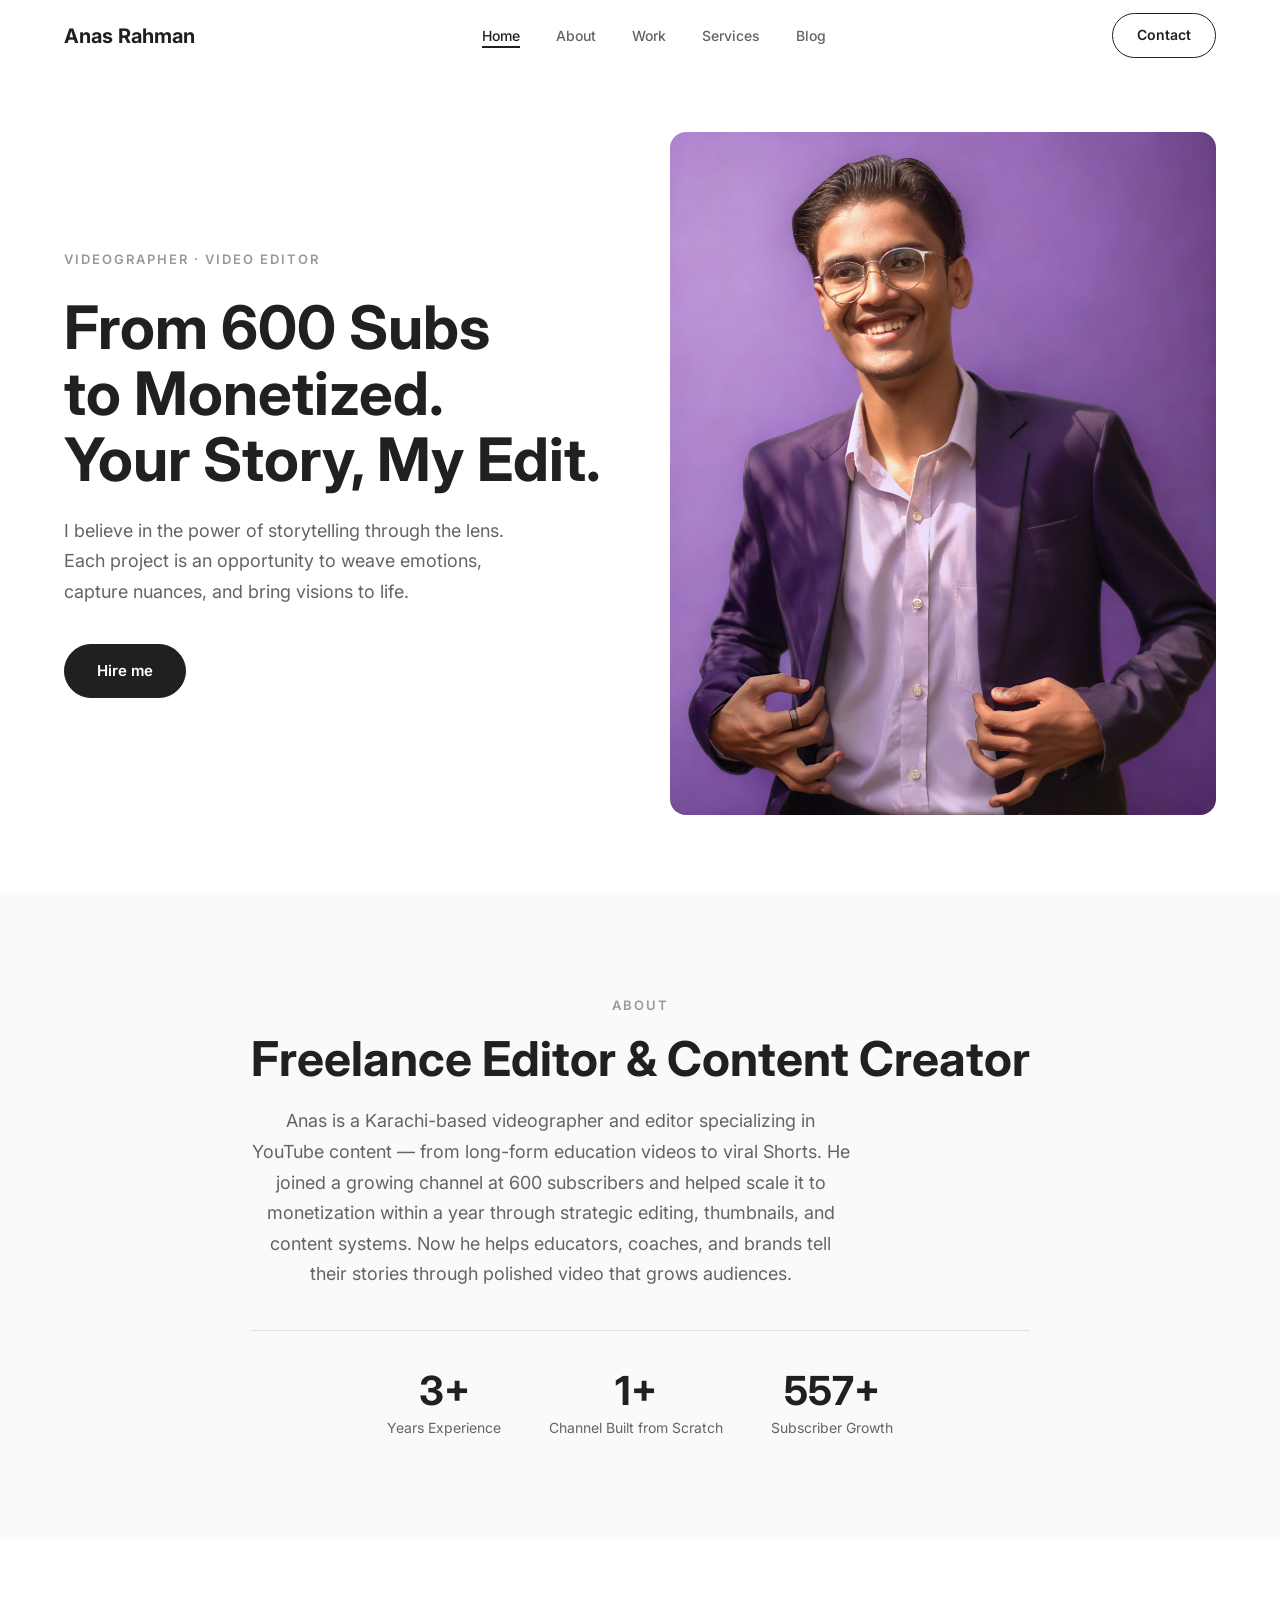
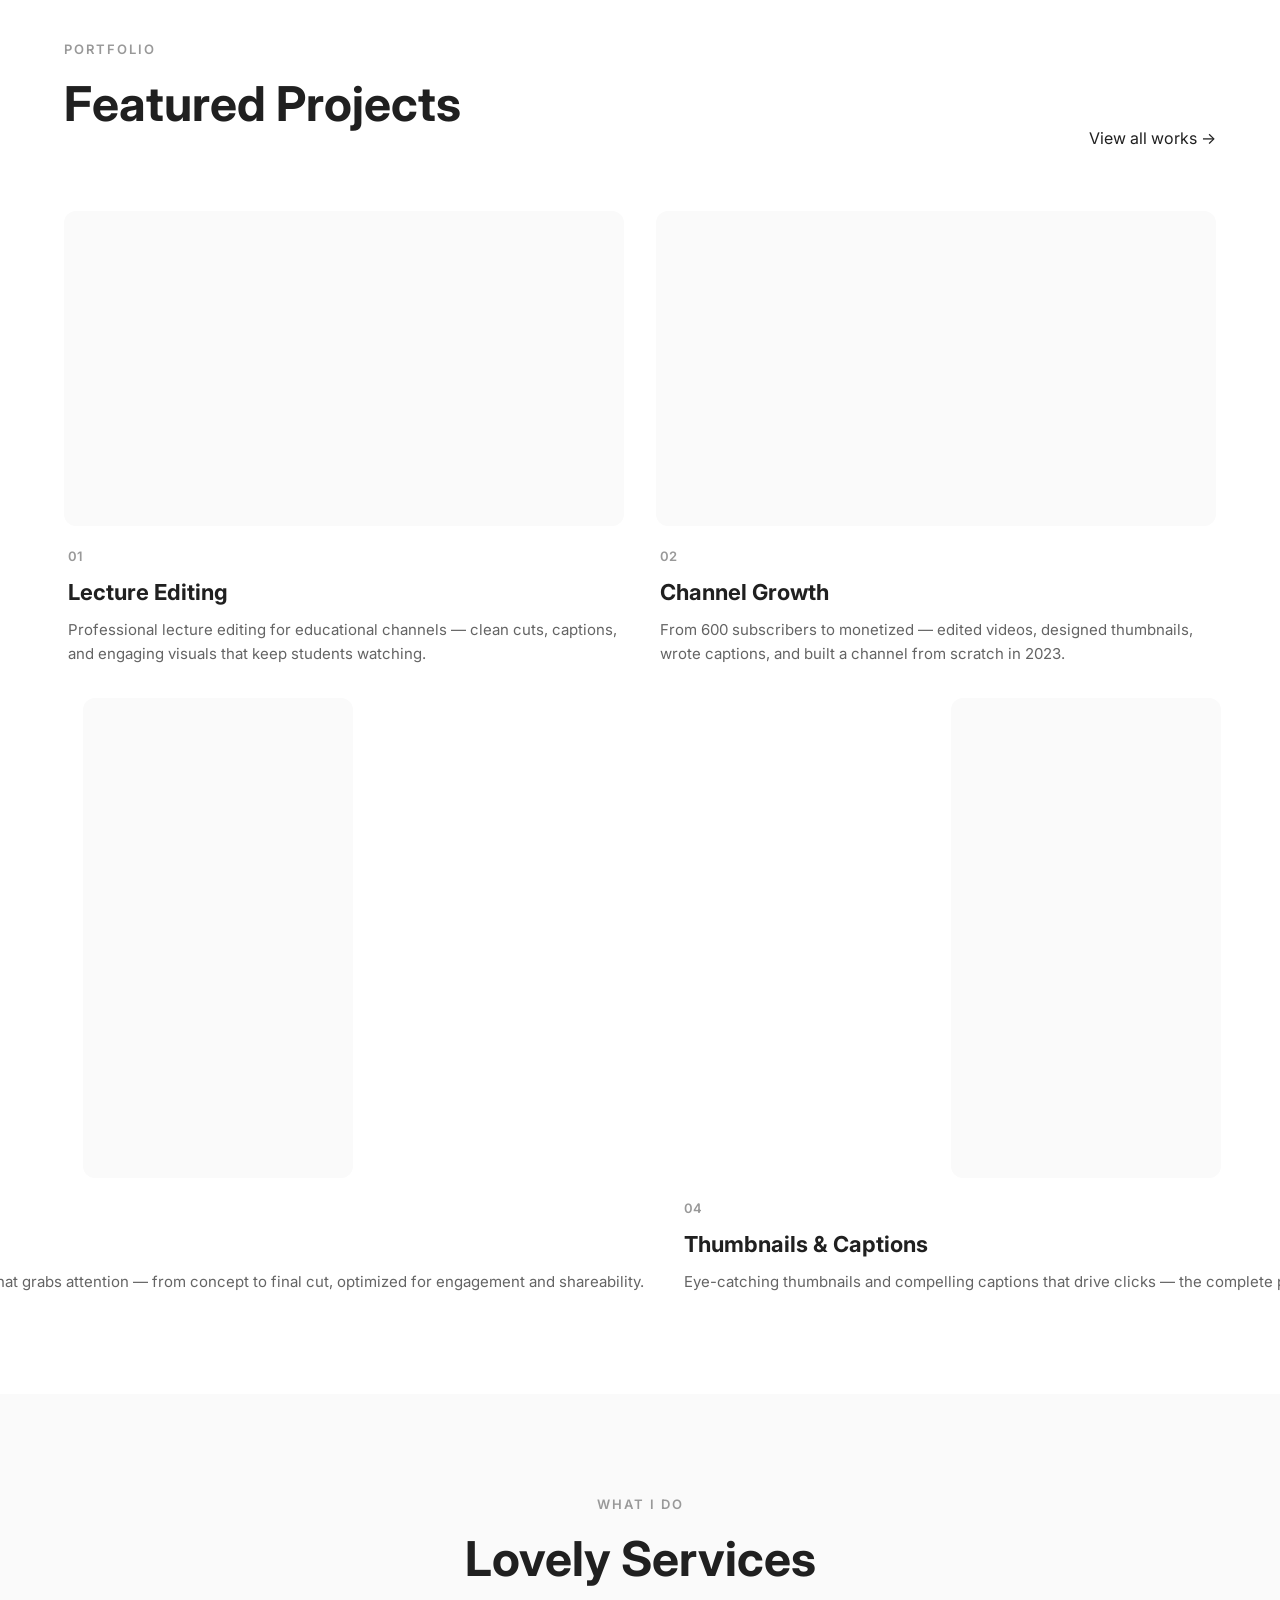
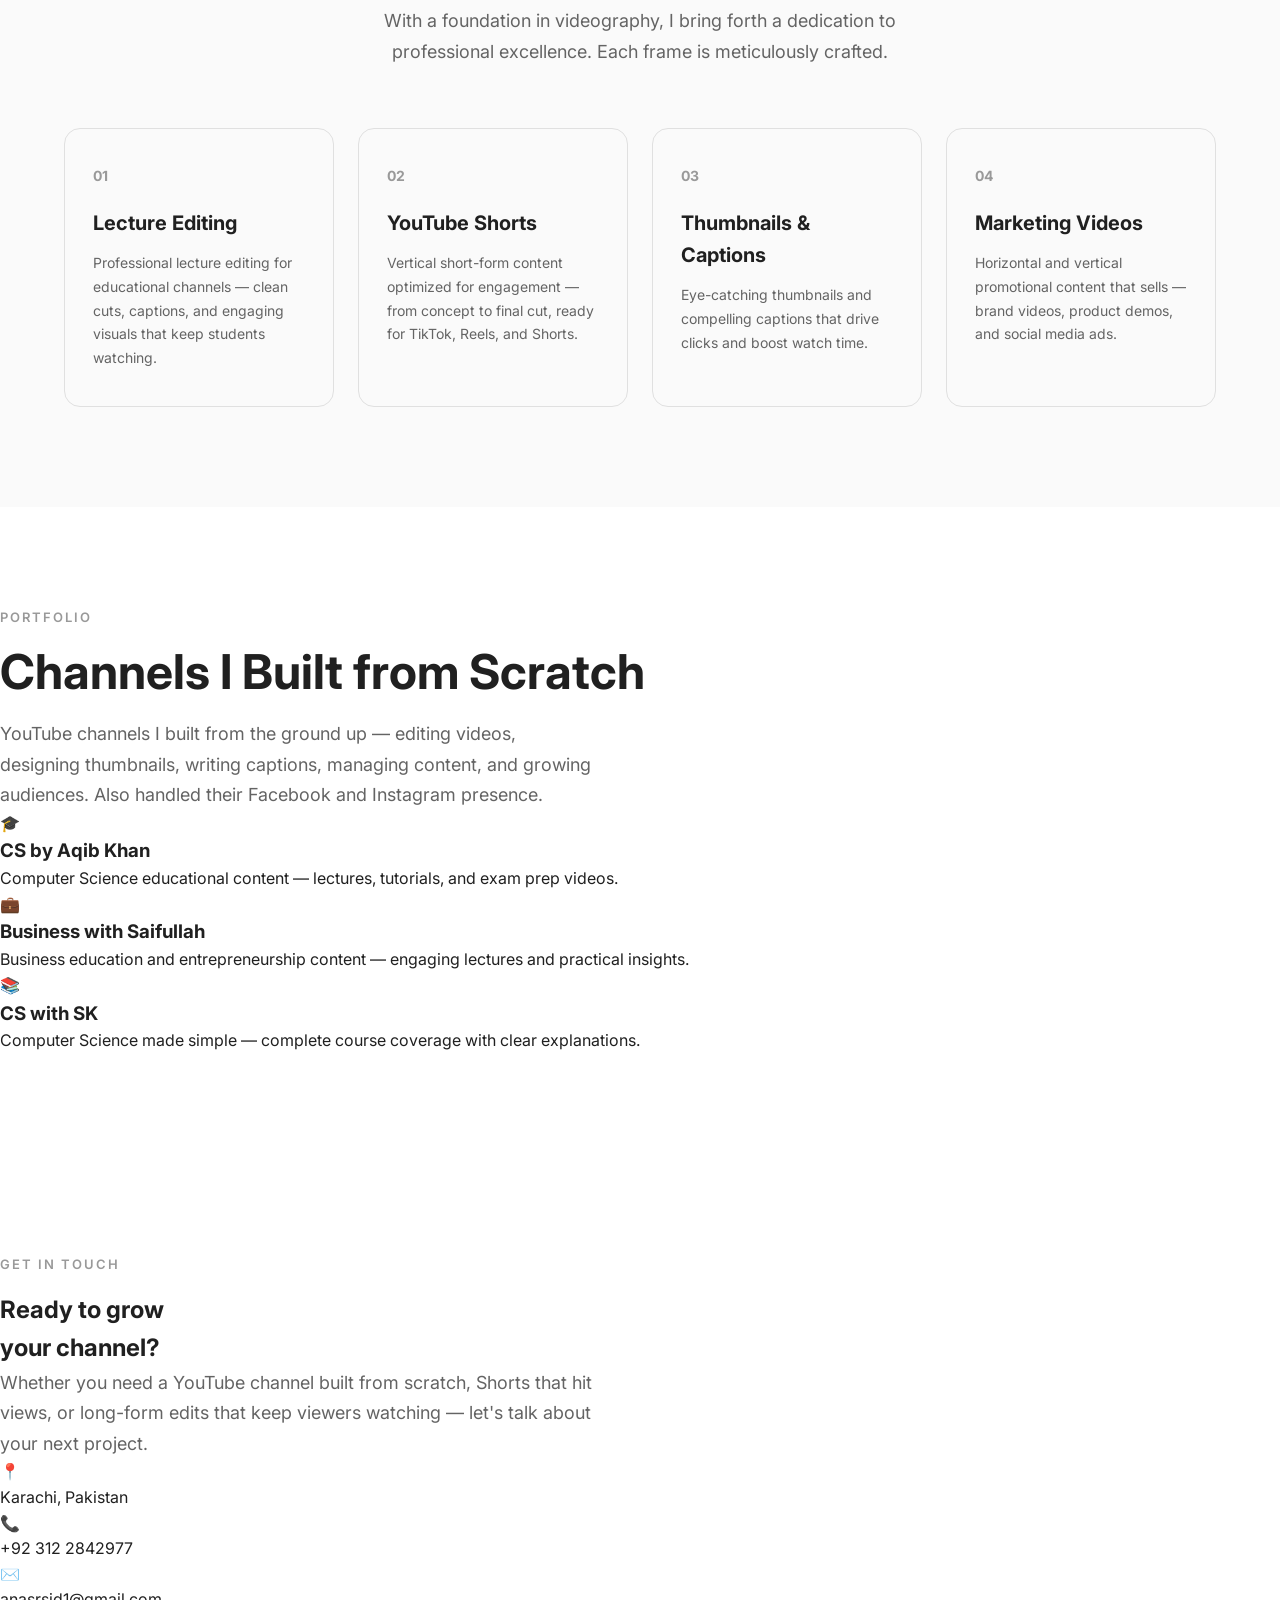
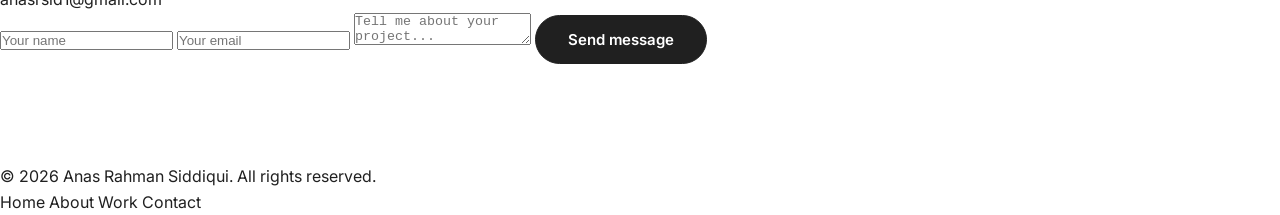
==== index.html @ cc2e357b "fix: remove hero parallax, clean up social proof, refine content" ====
<!DOCTYPE html>
<html lang="en">
<head>
  <meta charset="UTF-8">
  <meta name="viewport" content="width=device-width, initial-scale=1.0">
  <title>Anas Rahman Siddiqui — Videographer & Video Editor</title>
  <meta name="description" content="Portfolio of Anas Rahman Siddiqui — Professional videographer and video editor. Capturing stories through the lens.">
  <link rel="preconnect" href="https://fonts.googleapis.com">
  <link rel="preconnect" href="https://fonts.gstatic.com" crossorigin>
  <link href="https://fonts.googleapis.com/css2?family=Inter:wght@400;500;600;700&display=swap" rel="stylesheet">
  <link rel="stylesheet" href="style.css">
</head>
<body>

  <!-- Navigation -->
  <nav class="navbar" id="navbar">
    <div class="nav-container">
      <a href="#" class="logo">Anas Rahman</a>
      <ul class="nav-menu" id="navMenu">
        <li><a href="#home" class="nav-link active">Home</a></li>
        <li><a href="#about" class="nav-link">About</a></li>
        <li><a href="#works" class="nav-link">Work</a></li>
        <li><a href="#services" class="nav-link">Services</a></li>
        <li><a href="#blog" class="nav-link">Blog</a></li>
      </ul>
      <a href="#contact" class="nav-cta">Contact</a>
      <button class="nav-toggle" id="navToggle" aria-label="Toggle menu">
        <span></span><span></span><span></span>
      </button>
    </div>
  </nav>

  <!-- Scroll Progress Bar -->
  <div class="scroll-progress" id="scrollProgress"></div>

  <!-- Hero Section -->
  <section class="hero section" id="home">
    <!-- Parallax floating shapes -->
    <div class="hero-parallax-shapes">
      <div class="hero-shape hero-shape-1" data-speed="0.3"></div>
      <div class="hero-shape hero-shape-2" data-speed="0.5"></div>
      <div class="hero-shape hero-shape-3" data-speed="0.2"></div>
    </div>
    <div class="hero-container">
      <div class="hero-content">
        <p class="hero-label reveal">Videographer · Video Editor</p>
        <h1 class="hero-title text-reveal"><span>From 600 Subs<br>to Monetized.<br>Your Story, My Edit.</span></h1>
        <p class="hero-subtitle reveal delay-2">I believe in the power of storytelling through the lens. Each project is an opportunity to weave emotions, capture nuances, and bring visions to life.</p>
        <a href="#contact" class="btn-primary reveal delay-3">Hire me</a>
      </div>
      <div class="hero-visual">
        <div class="hero-image-wrapper">
          <img src="images/hero.jpg" alt="Anas Rahman Siddiqui — Videographer">
        </div>
      </div>
    </div>
  </section>

  <!-- About -->
  <section class="about section" id="about">
    <div class="about-container">
      <div class="about-content reveal-right full-width">
        <p class="section-label reveal-blur">About</p>
        <p class="section-title reveal-blur delay-1">Freelance Editor &amp; Content Creator</p>
        <p class="section-desc reveal-blur delay-2">Anas is a Karachi-based videographer and editor specializing in YouTube content — from long-form education videos to viral Shorts. He joined a growing channel at 600 subscribers and helped scale it to monetization within a year through strategic editing, thumbnails, and content systems. Now he helps educators, coaches, and brands tell their stories through polished video that grows audiences.</p>
        <div class="about-stats">
          <div class="stat">
            <div class="stat-number">3+</div>
            <div class="stat-label">Years Experience</div>
          </div>
          <div class="stat">
            <div class="stat-number">1</div>
            <div class="stat-label">Channel Built from Scratch</div>
          </div>
          <div class="stat">
            <div class="stat-number">600→Monetized</div>
            <div class="stat-label">Subscriber Growth</div>
          </div>
        </div>
      </div>
    </div>
  </section>

  <!-- Works — Featured 4 -->
  <section class="works section" id="works">
    <div class="works-header">
      <div>
        <p class="section-label">Portfolio</p>
        <h2 class="section-title">Featured Projects</h2>
      </div>
      <a href="works.html" class="btn-outline">View all works →</a>
    </div>
    <div class="works-featured">

      <!-- Row 1: Two horizontal videos side by side -->
      <div class="work-row-horizontal">

        <div class="work-card reveal-scale delay-1" data-video="DW00xK0rSoQ">
          <div class="video-container video-horizontal">
            <iframe src="https://www.youtube.com/embed/DW00xK0rSoQ?autoplay=0&rel=0" title="Workshop Coverage" frameborder="0" allow="accelerometer; autoplay; clipboard-write; encrypted-media; gyroscope; picture-in-picture" allowfullscreen></iframe>
          </div>
          <div class="work-meta">
            <p class="work-number">01</p>
            <h3 class="work-title">Lecture Editing</h3>
            <p class="work-desc">Professional lecture editing for educational channels — clean cuts, captions, and engaging visuals that keep students watching.</p>
          </div>
        </div>

        <div class="work-card reveal-scale delay-2" data-video="28gtFXc-Je8">
          <div class="video-container video-horizontal">
            <iframe src="https://www.youtube.com/embed/28gtFXc-Je8?autoplay=0&rel=0" title="The Video I Made for Myself" frameborder="0" allow="accelerometer; autoplay; clipboard-write; encrypted-media; gyroscope; picture-in-picture" allowfullscreen></iframe>
          </div>
          <div class="work-meta">
            <p class="work-number">02</p>
            <h3 class="work-title">Channel Growth</h3>
            <p class="work-desc">From 600 subscribers to monetized — edited videos, designed thumbnails, wrote captions, and built a channel from scratch in 2023.</p>
          </div>
        </div>

      </div>

      <!-- Row 2: Two vertical shorts side by side -->
      <div class="work-row-vertical">

        <div class="work-card reveal-scale delay-3" data-video="zEVXGn4270s">
          <div class="video-container video-vertical">
            <iframe src="https://www.youtube.com/embed/zEVXGn4270s?autoplay=0&rel=0" title="Reviews Reel" frameborder="0" allow="accelerometer; autoplay; clipboard-write; encrypted-media; gyroscope; picture-in-picture" allowfullscreen></iframe>
          </div>
          <div class="work-meta">
            <p class="work-number">03</p>
            <h3 class="work-title">Shorts & Reels</h3>
            <p class="work-desc">Vertical short-form content that grabs attention — from concept to final cut, optimized for engagement and shareability.</p>
          </div>
        </div>

        <div class="work-card reveal-scale delay-4" data-video="Puwrz4b2Gc4">
          <div class="video-container video-vertical">
            <iframe src="https://www.youtube.com/embed/Puwrz4b2Gc4?autoplay=0&rel=0" title="Minimal Editing" frameborder="0" allow="accelerometer; autoplay; clipboard-write; encrypted-media; gyroscope; picture-in-picture" allowfullscreen></iframe>
          </div>
          <div class="work-meta">
            <p class="work-number">04</p>
            <h3 class="work-title">Thumbnails & Captions</h3>
            <p class="work-desc">Eye-catching thumbnails and compelling captions that drive clicks — the complete package for content creators.</p>
          </div>
        </div>

      </div>

    </div>
  </section>

  <!-- Services -->
  <section class="services section" id="services">
    <div class="services-header">
      <p class="section-label">What I Do</p>
      <h2 class="section-title">Lovely Services</h2>
      <p class="section-desc">With a foundation in videography, I bring forth a dedication to professional excellence. Each frame is meticulously crafted.</p>
    </div>
    <div class="services-grid">
      <div class="service-card reveal-rotate delay-1">
        <p class="service-number">01</p>
        <h3 class="service-title">Lecture Editing</h3>
        <p class="service-desc">Professional lecture editing for educational channels — clean cuts, captions, and engaging visuals that keep students watching.</p>
      </div>
      <div class="service-card reveal-rotate delay-1">
        <p class="service-number">02</p>
        <h3 class="service-title">YouTube Shorts</h3>
        <p class="service-desc">Vertical short-form content optimized for engagement — from concept to final cut, ready for TikTok, Reels, and Shorts.</p>
      </div>
      <div class="service-card reveal-rotate delay-1">
        <p class="service-number">03</p>
        <h3 class="service-title">Thumbnails & Captions</h3>
        <p class="service-desc">Eye-catching thumbnails and compelling captions that drive clicks and boost watch time.</p>
      </div>
      <div class="service-card reveal-rotate delay-1">
        <p class="service-number">04</p>
        <h3 class="service-title">Marketing Videos</h3>
        <p class="service-desc">Horizontal and vertical promotional content that sells — brand videos, product demos, and social media ads.</p>
      </div>
    </div>
  </section>

  <!-- Channels I Built -->
  <section class="channels section" id="blog">
    <div class="channels-header reveal">
      <p class="section-label reveal-blur">Portfolio</p>
      <h2 class="section-title reveal-blur delay-1">Channels I Built from Scratch</h2>
      <p class="section-desc reveal-blur delay-2">YouTube channels I built from the ground up — editing videos, designing thumbnails, writing captions, managing content, and growing audiences. Also handled their Facebook and Instagram presence.</p>
    </div>
    <div class="channels-grid">
      <a href="https://youtube.com/@csbyaqibkhan?si=WAaI241SByhhkSa1" target="_blank" rel="noopener" class="channel-card reveal-scale delay-1">
        <div class="channel-icon">🎓</div>
        <h3 class="channel-title">CS by Aqib Khan</h3>
        <p class="channel-desc">Computer Science educational content — lectures, tutorials, and exam prep videos.</p>
      </a>
      <a href="https://youtube.com/@businesswithsaifullah?si=uTEK7EhNL1iT4o4b" target="_blank" rel="noopener" class="channel-card reveal-scale delay-2">
        <div class="channel-icon">💼</div>
        <h3 class="channel-title">Business with Saifullah</h3>
        <p class="channel-desc">Business education and entrepreneurship content — engaging lectures and practical insights.</p>
      </a>
      <a href="https://youtube.com/@cswithsk?si=rqdjv2xApn353YqK" target="_blank" rel="noopener" class="channel-card reveal-scale delay-3">
        <div class="channel-icon">📚</div>
        <h3 class="channel-title">CS with SK</h3>
        <p class="channel-desc">Computer Science made simple — complete course coverage with clear explanations.</p>
      </a>
    </div>
  </section>

  <!-- Contact -->
  <section class="contact section" id="contact">
    <div class="contact-container">
      <div class="contact-info reveal-left">
        <p class="section-label reveal-blur">Get in Touch</p>
        <h2 class="reveal-blur delay-1">Ready to grow<br>your channel?</h2>
        <p class="section-desc reveal-blur delay-2">Whether you need a YouTube channel built from scratch, Shorts that hit views, or long-form edits that keep viewers watching — let's talk about your next project.</p>
        <div class="contact-details">
          <div class="contact-item">
            <div class="contact-icon">📍</div>
            <span class="contact-text">Karachi, Pakistan</span>
          </div>
          <div class="contact-item">
            <div class="contact-icon">📞</div>
            <span class="contact-text">+92 312 2842977</span>
          </div>
          <div class="contact-item">
            <div class="contact-icon">✉️</div>
            <span class="contact-text">anasrsid1@gmail.com</span>
          </div>
        </div>
      </div>
      <div class="contact-form reveal-right">
        <form id="contactForm">
          <input type="text" class="form-input" placeholder="Your name" required>
          <input type="email" class="form-input" placeholder="Your email" required>
          <textarea class="form-input form-textarea" placeholder="Tell me about your project..."></textarea>
          <button type="submit" class="btn-primary">Send message</button>
        </form>
      </div>
    </div>
  </section>

  <!-- Footer -->
  <footer class="footer">
    <div class="footer-container">
      <p class="footer-text">© 2026 Anas Rahman Siddiqui. All rights reserved.</p>
      <div class="footer-links">
        <a href="#home">Home</a>
        <a href="#about">About</a>
        <a href="#works">Work</a>
        <a href="#contact">Contact</a>
      </div>
    </div>
  </footer>

  <script src="script.js"></script>
</body>
</html>
---- style.css ----
/* ============================================
   DESIGN TOKENS
   ============================================ */
:root {
  --color-primary: #202020;
  --color-secondary: #646464;
  --color-muted: #999999;
  --color-border: #E0E0E0;
  --color-bg: #ffffff;
  --color-bg-alt: #FAFAFA;
  --font-heading: 'Inter', -apple-system, BlinkMacSystemFont, 'Segoe UI', sans-serif;
  --font-body: 'Inter', -apple-system, BlinkMacSystemFont, 'Segoe UI', sans-serif;
  --max-width: 1200px;
  --nav-height: 72px;
  --radius-pill: 60px;
  --radius-sm: 8px;
  --transition: 0.3s cubic-bezier(0.4, 0, 0.2, 1);
}

/* ============================================
   RESET
   ============================================ */
*, *::before, *::after {
  box-sizing: border-box;
  margin: 0;
  padding: 0;
}

html {
  scroll-behavior: smooth;
  -webkit-font-smoothing: antialiased;
  -moz-osx-font-smoothing: grayscale;
}

body {
  font-family: var(--font-body);
  font-size: 16px;
  line-height: 1.6;
  color: var(--color-primary);
  background: var(--color-bg);
}

img {
  max-width: 100%;
  height: auto;
  display: block;
}

a {
  color: inherit;
  text-decoration: none;
}

ul { list-style: none; }

/* ============================================
   UTILITY
   ============================================ */
.section {
  padding: 100px 0;
}

.section-label {
  font-size: 13px;
  font-weight: 600;
  letter-spacing: 2px;
  text-transform: uppercase;
  color: var(--color-muted);
  margin-bottom: 16px;
}

.section-title {
  font-family: var(--font-heading);
  font-size: clamp(32px, 5vw, 48px);
  font-weight: 700;
  line-height: 1.15;
  margin-bottom: 20px;
}

.section-desc {
  font-size: 18px;
  color: var(--color-secondary);
  max-width: 600px;
  line-height: 1.7;
}

/* ============================================
   BUTTONS
   ============================================ */
.btn-primary {
  display: inline-flex;
  align-items: center;
  padding: 14px 32px;
  background: var(--color-primary);
  color: var(--color-bg);
  font-family: var(--font-body);
  font-size: 15px;
  font-weight: 600;
  border: 1px solid var(--color-primary);
  border-radius: var(--radius-pill);
  cursor: pointer;
  transition: all var(--transition);
  text-decoration: none;
}

.btn-primary:hover {
  background: transparent;
  color: var(--color-primary);
}

/* ============================================
   NAVIGATION
   ============================================ */
.navbar {
  position: fixed;
  top: 0;
  left: 0;
  right: 0;
  z-index: 1000;
  height: var(--nav-height);
  background: rgba(255, 255, 255, 0.85);
  backdrop-filter: blur(20px);
  -webkit-backdrop-filter: blur(20px);
  border-bottom: 1px solid transparent;
  transition: all var(--transition);
}

.navbar.scrolled {
  border-bottom-color: var(--color-border);
  box-shadow: 0 1px 20px rgba(0, 0, 0, 0.06);
}

.nav-container {
  max-width: var(--max-width);
  margin: 0 auto;
  padding: 0 24px;
  height: 100%;
  display: flex;
  align-items: center;
  justify-content: space-between;
}

.logo {
  font-family: var(--font-heading);
  font-size: 20px;
  font-weight: 700;
  color: var(--color-primary);
}

.nav-menu {
  display: flex;
  gap: 36px;
}

.nav-link {
  font-size: 14px;
  font-weight: 500;
  color: var(--color-secondary);
  transition: color var(--transition);
  position: relative;
}

.nav-link::after {
  content: '';
  position: absolute;
  bottom: -4px;
  left: 0;
  width: 0;
  height: 2px;
  background: var(--color-primary);
  transition: width var(--transition);
}

.nav-link:hover,
.nav-link.active {
  color: var(--color-primary);
}

.nav-link.active::after,
.nav-link:hover::after {
  width: 100%;
}

.nav-cta {
  font-size: 14px;
  font-weight: 600;
  padding: 10px 24px;
  border: 1px solid var(--color-primary);
  border-radius: var(--radius-pill);
  transition: all var(--transition);
}

.nav-cta:hover {
  background: var(--color-primary);
  color: var(--color-bg);
}

.nav-toggle {
  display: none;
  flex-direction: column;
  gap: 5px;
  cursor: pointer;
  background: none;
  border: none;
  padding: 4px;
}

.nav-toggle span {
  width: 24px;
  height: 2px;
  background: var(--color-primary);
  transition: all var(--transition);
}

@media (max-width: 768px) {
  .nav-menu {
    display: none;
    position: absolute;
    top: var(--nav-height);
    left: 0;
    right: 0;
    flex-direction: column;
    background: var(--color-bg);
    padding: 24px;
    gap: 20px;
    border-bottom: 1px solid var(--color-border);
  }

  .nav-menu.open {
    display: flex;
  }

  .nav-toggle {
    display: flex;
  }
}

/* ============================================
   HERO
   ============================================ */
.hero {
  padding-top: calc(var(--nav-height) + 60px);
  padding-bottom: 80px;
}

.hero-container {
  max-width: var(--max-width);
  margin: 0 auto;
  padding: 0 24px;
  display: grid;
  grid-template-columns: 1fr 1fr;
  gap: 60px;
  align-items: center;
}

.hero-label {
  font-size: 13px;
  font-weight: 600;
  letter-spacing: 2px;
  text-transform: uppercase;
  color: var(--color-muted);
  margin-bottom: 24px;
}

.hero-title {
  font-family: var(--font-heading);
  font-size: clamp(36px, 5.5vw, 60px);
  font-weight: 700;
  line-height: 1.1;
  margin-bottom: 24px;
}

.hero-subtitle {
  font-size: 18px;
  color: var(--color-secondary);
  line-height: 1.7;
  max-width: 480px;
  margin-bottom: 36px;
}

.hero-visual {
  position: relative;
}

.hero-image-wrapper {
  border-radius: 16px;
  overflow: hidden;
  aspect-ratio: 4/5;
  position: relative;
}

.hero-image-wrapper img {
  width: 100%;
  height: 100%;
  object-fit: cover;
}

.social-proof {
  display: flex;
  align-items: center;
  gap: 16px;
  margin-top: 24px;
}

.avatars {
  display: flex;
}

.avatars img {
  width: 40px;
  height: 40px;
  border-radius: 50%;
  border: 3px solid var(--color-bg);
  margin-left: -12px;
  object-fit: cover;
}

.avatars img:first-child {
  margin-left: 0;
}

.proof-text {
  font-size: 14px;
  color: var(--color-secondary);
  font-weight: 500;
}

@media (max-width: 900px) {
  .hero-container {
    grid-template-columns: 1fr;
    gap: 40px;
  }

  .hero-visual {
    order: -1;
    max-width: 400px;
    margin: 0 auto;
  }
}

/* ============================================
   ABOUT
   ============================================ */
.about {
  background: var(--color-bg-alt);
}

.about-container {
  max-width: var(--max-width);
  margin: 0 auto;
  padding: 0 24px;
  display: grid;
  grid-template-columns: 1fr;
  gap: 40px;
  align-items: center;
  text-align: center;
}

.about-content {
  max-width: 800px;
  margin: 0 auto;
}

.about-stats {
  display: flex;
  gap: 48px;
  margin-top: 40px;
  padding-top: 40px;
  border-top: 1px solid var(--color-border);
  justify-content: center;
}

.stat-number {
  font-family: var(--font-heading);
  font-size: 40px;
  font-weight: 700;
  line-height: 1;
}

.stat-label {
  font-size: 14px;
  color: var(--color-secondary);
  margin-top: 6px;
}

@media (max-width: 900px) {
  .about-container {
    grid-template-columns: 1fr;
    gap: 40px;
  }

  .about-stats {
    gap: 24px;
  }
}

@media (max-width: 500px) {
  .about-stats {
    flex-direction: column;
    align-items: center;
  }
}

/* ============================================
   WORKS / PROJECTS
   ============================================ */
.works {
  padding: 100px 0;
}

.works-header {
  max-width: var(--max-width);
  margin: 0 auto;
  padding: 0 24px;
  display: flex;
  justify-content: space-between;
  align-items: flex-end;
  margin-bottom: 60px;
}

.works-featured {
  max-width: var(--max-width);
  margin: 0 auto;
  padding: 0 24px;
  display: flex;
  flex-direction: column;
  gap: 32px;
}

/* Row: two horizontal videos side by side */
.work-row-horizontal {
  display: grid;
  grid-template-columns: 1fr 1fr;
  gap: 32px;
}

/* Row: two vertical shorts side by side, same height */
.work-row-vertical {
  display: flex;
  justify-content: center;
  gap: 32px;
}

.work-row-vertical .work-card {
  display: flex;
  flex-direction: column;
  flex: 0 0 auto;
}

/* Ensure both vertical shorts are the same height */
.work-row-vertical .video-vertical {
  max-height: 500px;
  min-width: 250px;
  width: 270px;
}

.work-row-vertical .work-meta {
  flex: 1;
  display: flex;
  flex-direction: column;
  justify-content: flex-start;
}

@media (max-width: 900px) {
  .work-row-horizontal {
    grid-template-columns: 1fr;
  }

  .work-row-vertical {
    flex-direction: column;
    align-items: center;
  }

  .work-row-vertical .video-vertical {
    max-height: 460px;
    min-width: 240px;
    width: 260px;
  }
}

.work-card {
  cursor: default;
  transition: transform var(--transition);
}

.work-card:hover {
  transform: translateY(-4px);
}

.video-container {
  position: relative;
  border-radius: 12px;
  overflow: hidden;
  background: var(--color-bg-alt);
  margin-bottom: 20px;
}

.video-container video {
  width: 100%;
  height: 100%;
  object-fit: cover;
  border: none;
  display: block;
}

/* Horizontal video — 16:9 */
.video-horizontal {
  aspect-ratio: 16 / 9;
  width: 100%;
}

.video-horizontal iframe {
  width: 100%;
  height: 100%;
  object-fit: cover;
  border: none;
  display: block;
}

/* Vertical Short — 9:16 exact, no black bars */
.video-vertical {
  aspect-ratio: 9 / 16;
  max-height: 540px;
  margin-left: auto;
  margin-right: auto;
  width: fit-content;
  min-width: 270px;
  height: auto;
}

.video-vertical iframe {
  width: 100%;
  height: 100%;
  object-fit: fill !important;
  border: none;
  display: block;
}

.work-meta {
  padding: 0 4px;
}

.work-number {
  font-size: 13px;
  font-weight: 600;
  color: var(--color-muted);
  margin-bottom: 8px;
}

.work-title {
  font-family: var(--font-heading);
  font-size: 22px;
  font-weight: 700;
  margin-bottom: 8px;
}

.work-desc {
  font-size: 15px;
  color: var(--color-secondary);
  line-height: 1.6;
}

.work-link {
  display: inline-flex;
  align-items: center;
  gap: 6px;
  font-size: 14px;
  font-weight: 600;
  transition: gap var(--transition);
}

.work-link:hover {
  gap: 12px;
}

@media (max-width: 768px) {
  .works-featured {
    grid-template-columns: 1fr;
  }

  .works-header {
    flex-direction: column;
    align-items: flex-start;
    gap: 16px;
  }

  .video-vertical {
    max-height: 460px;
    min-width: 240px;
  }
}

/* ============================================
   WORKS PAGE (all projects)
   ============================================ */
.works-page-header {
  text-align: center;
  margin-bottom: 60px;
}

.works-page-header .section-desc {
  margin: 0 auto;
}

.works-all-grid {
  max-width: var(--max-width);
  margin: 0 auto;
  padding: 0 24px;
  display: grid;
  grid-template-columns: repeat(3, 1fr);
  gap: 40px 28px;
}

.works-all-grid .work-card {
  display: flex;
  flex-direction: column;
}

.works-all-grid .video-container {
  width: 100%;
}

.works-all-grid .video-vertical {
  max-height: 480px;
  min-width: 220px;
}

.back-link {
  display: inline-flex;
  align-items: center;
  gap: 8px;
  font-size: 14px;
  font-weight: 600;
  margin-top: 60px;
  color: var(--color-secondary);
  transition: color var(--transition);
}

.back-link:hover {
  color: var(--color-primary);
}

.works-back-wrapper {
  text-align: center;
}

@media (max-width: 900px) {
  .works-all-grid {
    grid-template-columns: repeat(2, 1fr);
  }
}

@media (max-width: 560px) {
  .works-all-grid {
    grid-template-columns: 1fr;
  }

  .works-all-grid .video-vertical {
    max-height: 420px;
    min-width: 200px;
  }
}

/* ============================================
   SERVICES
   ============================================ */
.services {
  background: var(--color-bg-alt);
  padding: 100px 0;
}

.services-header {
  max-width: var(--max-width);
  margin: 0 auto;
  padding: 0 24px;
  text-align: center;
  margin-bottom: 60px;
}

.services-header .section-desc {
  margin: 0 auto;
}

.services-grid {
  max-width: var(--max-width);
  margin: 0 auto;
  padding: 0 24px;
  display: grid;
  grid-template-columns: repeat(4, 1fr);
  gap: 24px;
}

.service-card {
  padding: 36px 28px;
  border: 1px solid var(--color-border);
  border-radius: 16px;
  transition: all var(--transition);
}

.service-card:hover {
  border-color: var(--color-primary);
  box-shadow: 0 4px 24px rgba(0, 0, 0, 0.06);
}

.service-number {
  font-family: var(--font-heading);
  font-size: 14px;
  font-weight: 700;
  color: var(--color-muted);
  margin-bottom: 20px;
}

.service-title {
  font-family: var(--font-heading);
  font-size: 20px;
  font-weight: 700;
  margin-bottom: 12px;
}

.service-desc {
  font-size: 14px;
  color: var(--color-secondary);
  line-height: 1.7;
}

@media (max-width: 900px) {
  .services-grid {
    grid-template-columns: repeat(2, 1fr);
  }
}

@media (max-width: 500px) {
  .services-grid {
    grid-template-columns: 1fr;
  }
/* ============================================
   CHANNELS
   ============================================ */
.channels {
  padding: 100px 0;
}

.channels-header {
  max-width: var(--max-width);
  margin: 0 auto;
  padding: 0 24px;
  text-align: center;
  margin-bottom: 60px;
}

.channels-header .section-desc {
  margin: 0 auto;
}

.channels-grid {
  max-width: var(--max-width);
  margin: 0 auto;
  padding: 0 24px;
  display: grid;
  grid-template-columns: repeat(3, 1fr);
  gap: 28px;
}

.channel-card {
  display: block;
  padding: 36px 28px;
  border: 1px solid var(--color-border);
  border-radius: 16px;
  text-align: center;
  transition: all 0.35s cubic-bezier(0.25, 0.46, 0.45, 0.94);
  cursor: pointer;
  text-decoration: none;
  color: inherit;
}

.channel-card:hover {
  transform: translateY(-8px);
  box-shadow: 0 20px 50px rgba(0, 0, 0, 0.1);
  border-color: var(--color-primary);
}

.channel-icon {
  font-size: 40px;
  margin-bottom: 20px;
  line-height: 1;
}

.channel-title {
  font-family: var(--font-heading);
  font-size: 20px;
  font-weight: 700;
  margin-bottom: 10px;
}

.channel-desc {
  font-size: 14px;
  color: var(--color-secondary);
  line-height: 1.6;
}

@media (max-width: 900px) {
  .channels-grid {
    grid-template-columns: 1fr;
    max-width: 480px;
    margin: 0 auto;
  }
}

/* ============================================
   CONTACT
   ============================================ */
.contact {
  background: var(--color-bg-alt);
  padding: 100px 0;
}

.contact-container {
  max-width: var(--max-width);
  margin: 0 auto;
  padding: 0 24px;
  display: grid;
  grid-template-columns: 1fr 1fr;
  gap: 80px;
  align-items: center;
}

.contact-info h2 {
  font-family: var(--font-heading);
  font-size: clamp(32px, 4vw, 44px);
  font-weight: 700;
  line-height: 1.2;
  margin-bottom: 24px;
}

.contact-details {
  margin-top: 40px;
  display: flex;
  flex-direction: column;
  gap: 20px;
}

.contact-item {
  display: flex;
  align-items: center;
  gap: 16px;
}

.contact-icon {
  width: 44px;
  height: 44px;
  border-radius: 50%;
  background: var(--color-primary);
  color: var(--color-bg);
  display: flex;
  align-items: center;
  justify-content: center;
  font-size: 18px;
  flex-shrink: 0;
}

.contact-text {
  font-size: 15px;
  color: var(--color-secondary);
}

.contact-form {
  display: flex;
  flex-direction: column;
  gap: 20px;
}

.form-input {
  padding: 16px 24px;
  border: 1px solid var(--color-border);
  border-radius: var(--radius-pill);
  font-family: var(--font-body);
  font-size: 15px;
  background: var(--color-bg);
  transition: border-color var(--transition);
  outline: none;
}

.form-input:focus {
  border-color: var(--color-primary);
}

.form-textarea {
  border-radius: 24px;
  resize: vertical;
  min-height: 120px;
}

@media (max-width: 900px) {
  .contact-container {
    grid-template-columns: 1fr;
    gap: 40px;
  }
}

/* ============================================
   FOOTER
   ============================================ */
.footer {
  padding: 40px 0;
  border-top: 1px solid var(--color-border);
}

.footer-container {
  max-width: var(--max-width);
  margin: 0 auto;
  padding: 0 24px;
  display: flex;
  justify-content: space-between;
  align-items: center;
}

.footer-text {
  font-size: 14px;
  color: var(--color-muted);
}

.footer-links {
  display: flex;
  gap: 24px;
}

.footer-links a {
  font-size: 14px;
  color: var(--color-secondary);
  transition: color var(--transition);
}

.footer-links a:hover {
  color: var(--color-primary);
}

/* ============================================
   VIDEO MODAL
   ============================================ */
.video-modal {
  position: fixed;
  inset: 0;
  z-index: 9999;
  background: rgba(0, 0, 0, 0.9);
  display: flex;
  align-items: center;
  justify-content: center;
  opacity: 0;
  visibility: hidden;
  transition: all 0.3s ease;
}

.video-modal.open {
  opacity: 1;
  visibility: visible;
}

.video-modal-content {
  width: 90%;
  max-width: 900px;
  aspect-ratio: 16/9;
  position: relative;
}

.video-modal-content iframe {
  width: 100%;
  height: 100%;
  border: none;
  border-radius: 8px;
}

.video-modal-close {
  position: absolute;
  top: -44px;
  right: 0;
  background: none;
  border: none;
  color: white;
  font-size: 28px;
  cursor: pointer;
  padding: 8px;
  line-height: 1;
}

.video-modal-close:hover {
  opacity: 0.7;
}

/* ============================================
   SCROLL ANIMATION SYSTEM
   ============================================ */

/* Base reveal — opacity only (bidirectional) */
.reveal {
  opacity: 0;
  transition: opacity 0.9s cubic-bezier(0.25, 0.46, 0.45, 0.94);
}

.reveal.visible {
  opacity: 1;
}

/* Fade from left — opacity only */
.reveal-left {
  opacity: 0;
  transition: opacity 0.9s cubic-bezier(0.25, 0.46, 0.45, 0.94);
}

.reveal-left.visible {
  opacity: 1;
}

/* Fade from right — opacity only */
.reveal-right {
  opacity: 0;
  transition: opacity 0.9s cubic-bezier(0.25, 0.46, 0.45, 0.94);
}

.reveal-right.visible {
  opacity: 1;
}

/* Scale up — for work cards */
.reveal-scale {
  opacity: 0;
  transform: scale(0.85) translateY(30px);
  transition: opacity 0.8s cubic-bezier(0.25, 0.46, 0.45, 0.94),
              transform 0.8s cubic-bezier(0.25, 0.46, 0.45, 0.94);
}

.reveal-scale.visible {
  opacity: 1;
  transform: scale(1) translateY(0);
}

/* Blur reveal — for text sections */
.reveal-blur {
  opacity: 0;
  filter: blur(12px);
  transform: translateY(20px);
  transition: opacity 1s cubic-bezier(0.25, 0.46, 0.45, 0.94),
              filter 1s cubic-bezier(0.25, 0.46, 0.45, 0.94),
              transform 1s cubic-bezier(0.25, 0.46, 0.45, 0.94);
}

.reveal-blur.visible {
  opacity: 1;
  filter: blur(0);
  transform: translateY(0);
}

/* Rotate reveal — for service cards */
.reveal-rotate {
  opacity: 0;
  transform: perspective(800px) rotateX(10deg) translateY(40px);
  transition: opacity 0.8s cubic-bezier(0.25, 0.46, 0.45, 0.94),
              transform 0.8s cubic-bezier(0.25, 0.46, 0.45, 0.94);
}

.reveal-rotate.visible {
  opacity: 1;
  transform: perspective(800px) rotateX(0) translateY(0);
}

/* Stagger delay utility */
.delay-1 { transition-delay: 0.1s; }
.delay-2 { transition-delay: 0.2s; }
.delay-3 { transition-delay: 0.3s; }
.delay-4 { transition-delay: 0.4s; }
.delay-5 { transition-delay: 0.5s; }
.delay-6 { transition-delay: 0.6s; }

/* ============================================
   PARALLAX
   ============================================ */
.parallax-section {
  position: relative;
  overflow: hidden;
}

.parallax-bg {
  position: absolute;
  inset: 0;
}

/* Hero parallax floating shapes — disabled, no motion */
.hero-parallax-shapes {
  position: absolute;
  inset: 0;
  pointer-events: none;
  overflow: hidden;
  display: none;
}

.hero-shape {
  position: absolute;
  border-radius: 50%;
  opacity: 0.03;
  background: var(--color-primary);
}

.hero-shape-1 {
  width: 500px;
  height: 500px;
  top: -150px;
  right: -150px;
}

.hero-shape-2 {
  width: 350px;
  height: 350px;
  bottom: -80px;
  left: -100px;
}

.hero-shape-3 {
  width: 250px;
  height: 250px;
  top: 30%;
  right: 15%;
}

.hero-shape-4 {
  width: 180px;
  height: 180px;
  bottom: 20%;
  left: 30%;
}

/* ============================================
   SMOOTH SECTION TRANSITIONS
   ============================================ */
.section {
  position: relative;
}

/* About section subtle parallax image */
.about-image-wrapper {
  overflow: hidden;
  border-radius: 16px;
}

.about-image-wrapper img {
  transition: transform 0.15s linear;
}

/* Work card hover lift */
.work-card {
  transition: transform 0.35s cubic-bezier(0.25, 0.46, 0.45, 0.94),
              box-shadow 0.35s cubic-bezier(0.25, 0.46, 0.45, 0.94);
}

.work-card:hover {
  transform: translateY(-10px);
  box-shadow: 0 20px 50px rgba(0, 0, 0, 0.1);
}

/* Service card hover */
.service-card {
  transition: all 0.35s cubic-bezier(0.25, 0.46, 0.45, 0.94);
}

.service-card:hover {
  transform: translateY(-6px);
  box-shadow: 0 12px 36px rgba(0, 0, 0, 0.08);
  border-color: var(--color-primary);
}

/* Navbar hide/show on scroll */
.navbar {
  transition: transform 0.4s cubic-bezier(0.25, 0.46, 0.45, 0.94),
              background 0.3s ease,
              border-color 0.3s ease,
              box-shadow 0.3s ease;
}

.navbar.hidden {
  transform: translateY(-100%);
}

/* Scroll progress bar */
.scroll-progress {
  position: fixed;
  top: 0;
  left: 0;
  height: 2px;
  background: linear-gradient(90deg, var(--color-primary), #555);
  z-index: 10001;
  transition: width 0.1s linear;
  width: 0%;
}

/* Magnetic hover effect on CTA buttons */
.btn-primary,
.btn-outline {
  transition: all 0.3s cubic-bezier(0.25, 0.46, 0.45, 0.94);
}

.btn-primary:hover {
  transform: translateY(-3px);
  box-shadow: 0 10px 30px rgba(32, 32, 32, 0.2);
}

.btn-outline:hover {
  transform: translateY(-3px);
}

/* Contact form input focus animation */
.form-input {
  transition: border-color 0.3s ease, box-shadow 0.3s ease, transform 0.3s ease;
}

.form-input:focus {
  border-color: var(--color-primary);
  box-shadow: 0 0 0 4px rgba(32, 32, 32, 0.06);
  transform: translateY(-2px);
}

/* Footer link animation */
.footer-links a {
  position: relative;
  display: inline-block;
  transition: transform 0.3s ease;
}

.footer-links a:hover {
  transform: translateX(4px);
}

.footer-links a::after {
  content: '';
  position: absolute;
  bottom: -2px;
  left: 0;
  width: 0;
  height: 1px;
  background: var(--color-primary);
  transition: width 0.3s ease;
}

.footer-links a:hover::after {
  width: 100%;
}

/* Section divider animation */
.section-divider {
  width: 0;
  height: 1px;
  background: var(--color-border);
  margin: 0 auto;
  transition: width 1.2s cubic-bezier(0.25, 0.46, 0.45, 0.94);
}

.section-divider.visible {
  width: 80px;
}

/* Blog card hover */
.blog-card {
  transition: transform 0.35s cubic-bezier(0.25, 0.46, 0.45, 0.94),
              box-shadow 0.35s cubic-bezier(0.25, 0.46, 0.45, 0.94);
}

.blog-card:hover {
  transform: translateY(-6px);
  box-shadow: 0 16px 40px rgba(0, 0, 0, 0.08);
}

/* Stat counter animation */
.stat-number {
  display: inline-block;
  transition: transform 0.5s cubic-bezier(0.25, 0.46, 0.45, 0.94);
}

.stat:hover .stat-number {
  transform: scale(1.05);
}
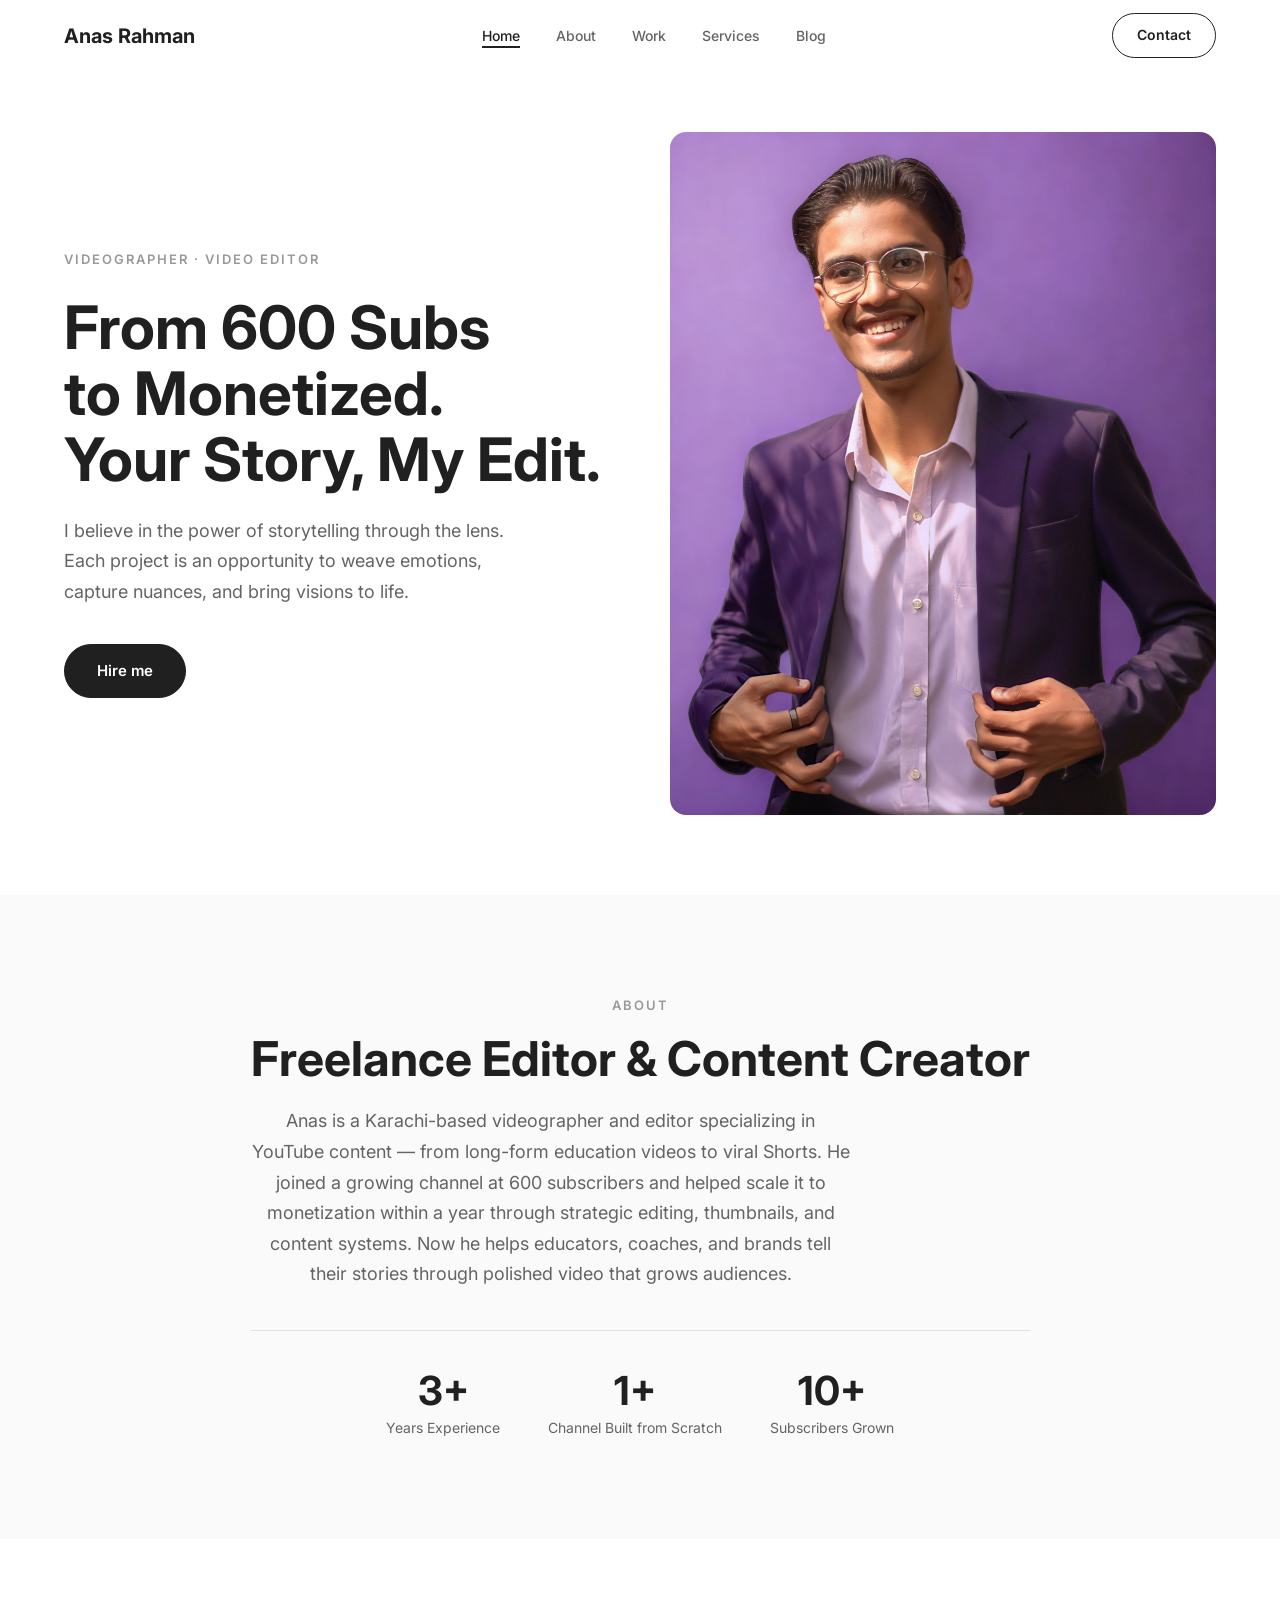
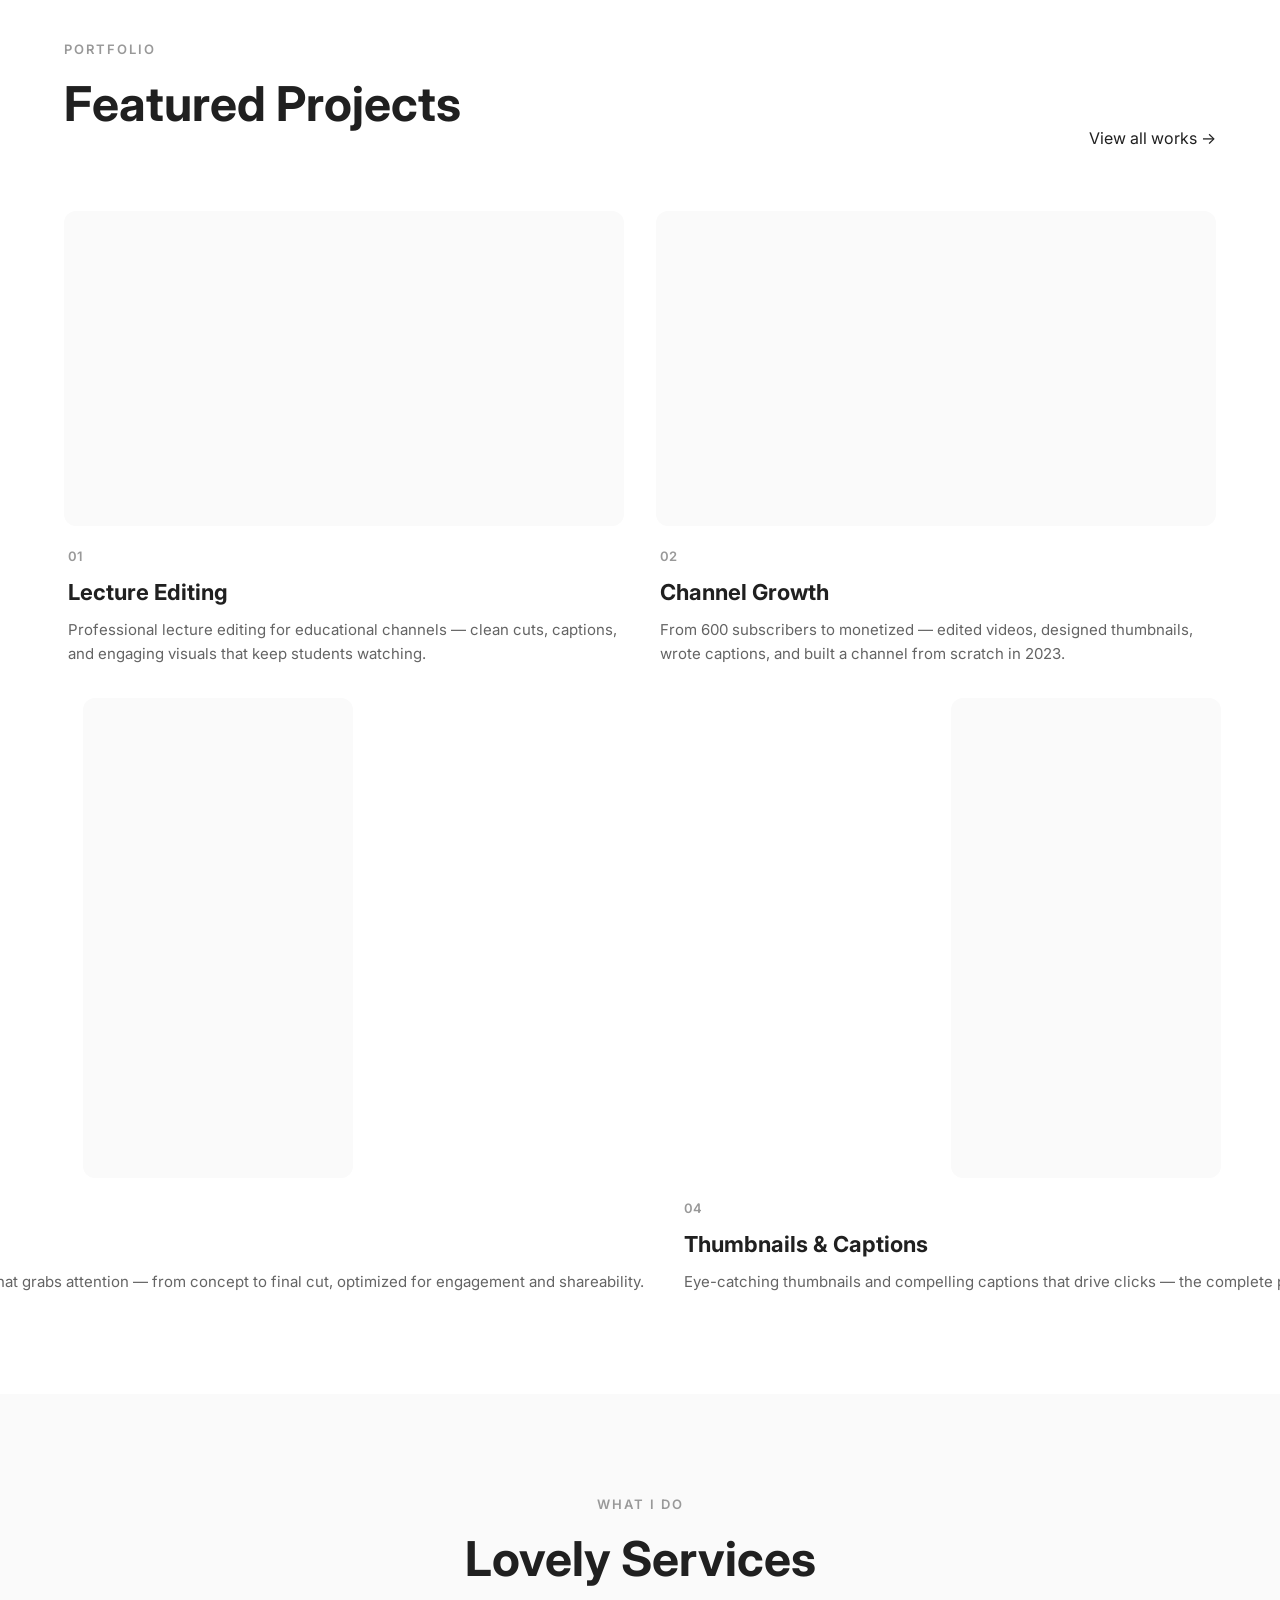
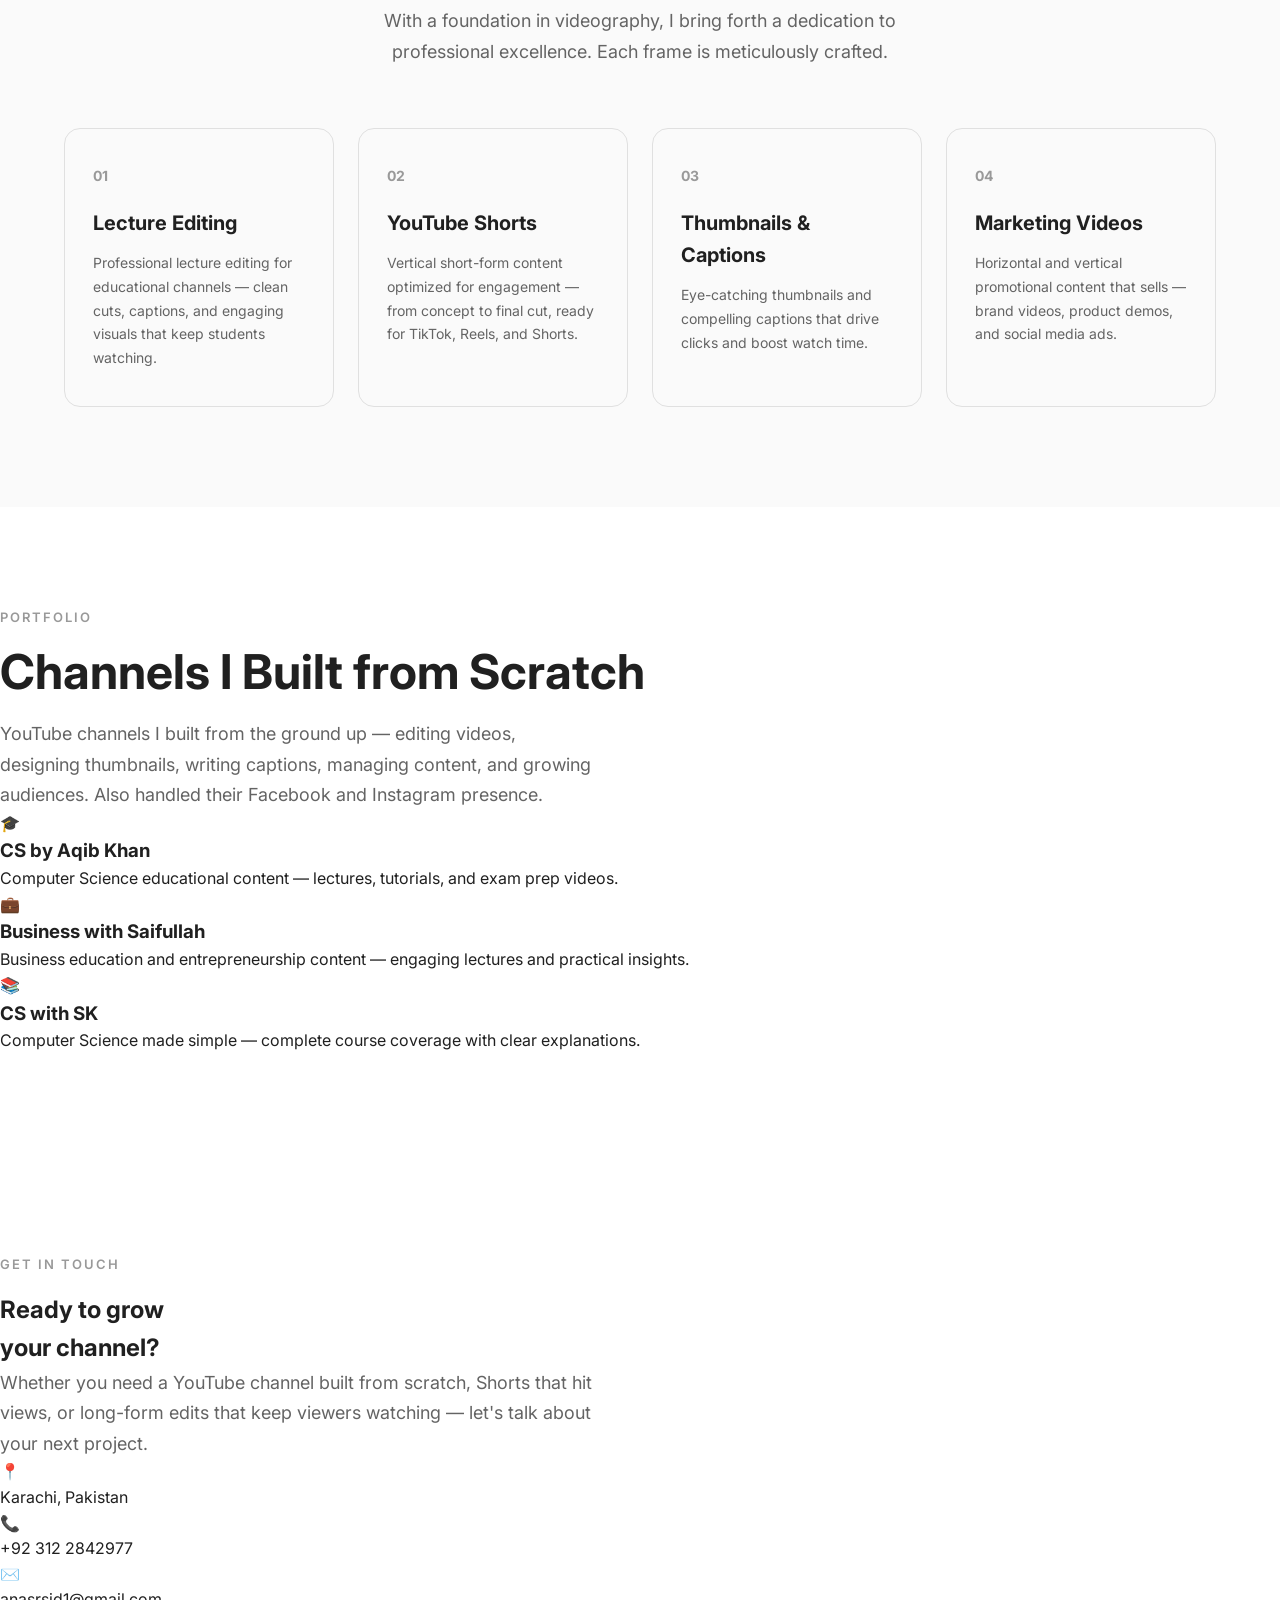
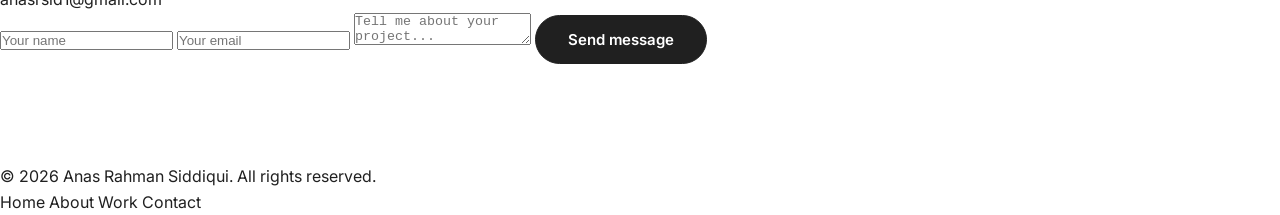
==== commit fcdd86f6: "fix: 11k+ → 11,000+ for clarity" ====
--- a/index.html
+++ b/index.html
@@ -73,8 +73,8 @@
             <div class="stat-label">Channel Built from Scratch</div>
           </div>
           <div class="stat">
-            <div class="stat-number">600→Monetized</div>
-            <div class="stat-label">Subscriber Growth</div>
+            <div class="stat-number">11,000+</div>
+            <div class="stat-label">Subscribers Grown</div>
           </div>
         </div>
       </div>
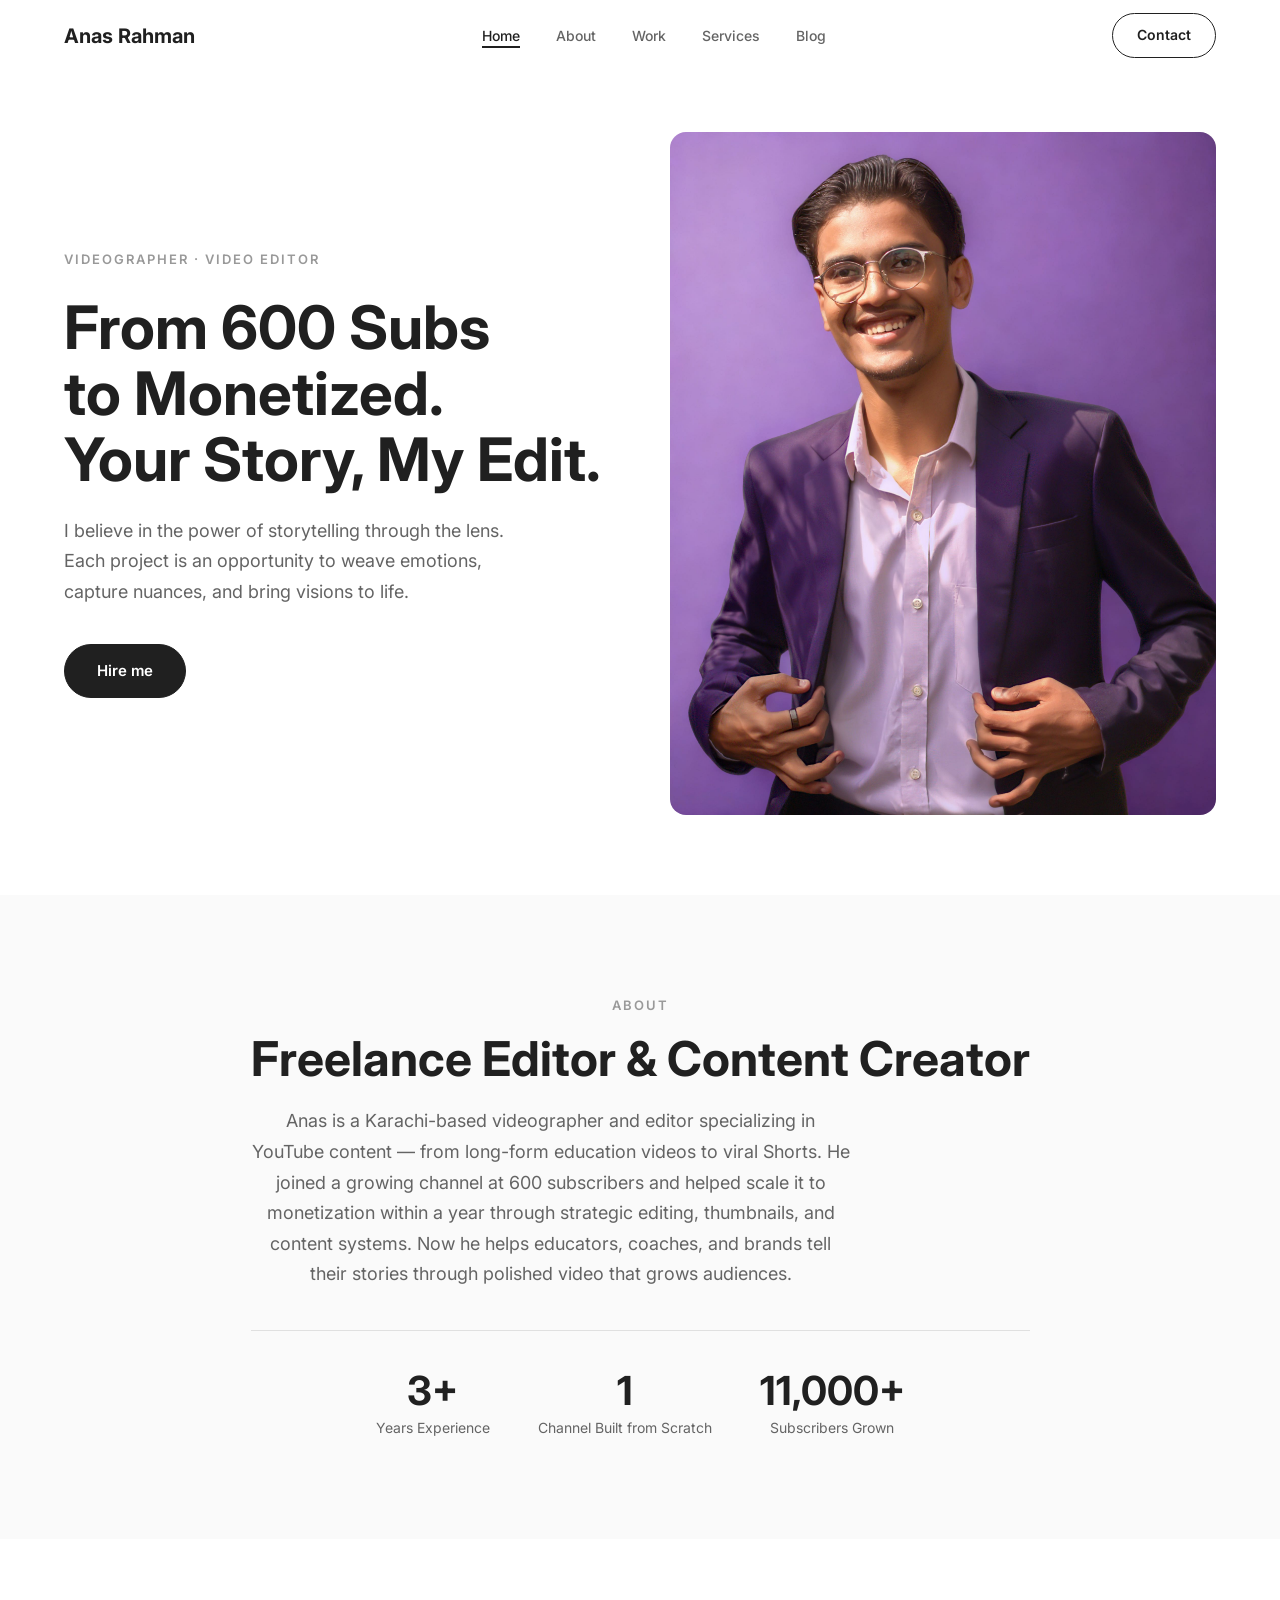
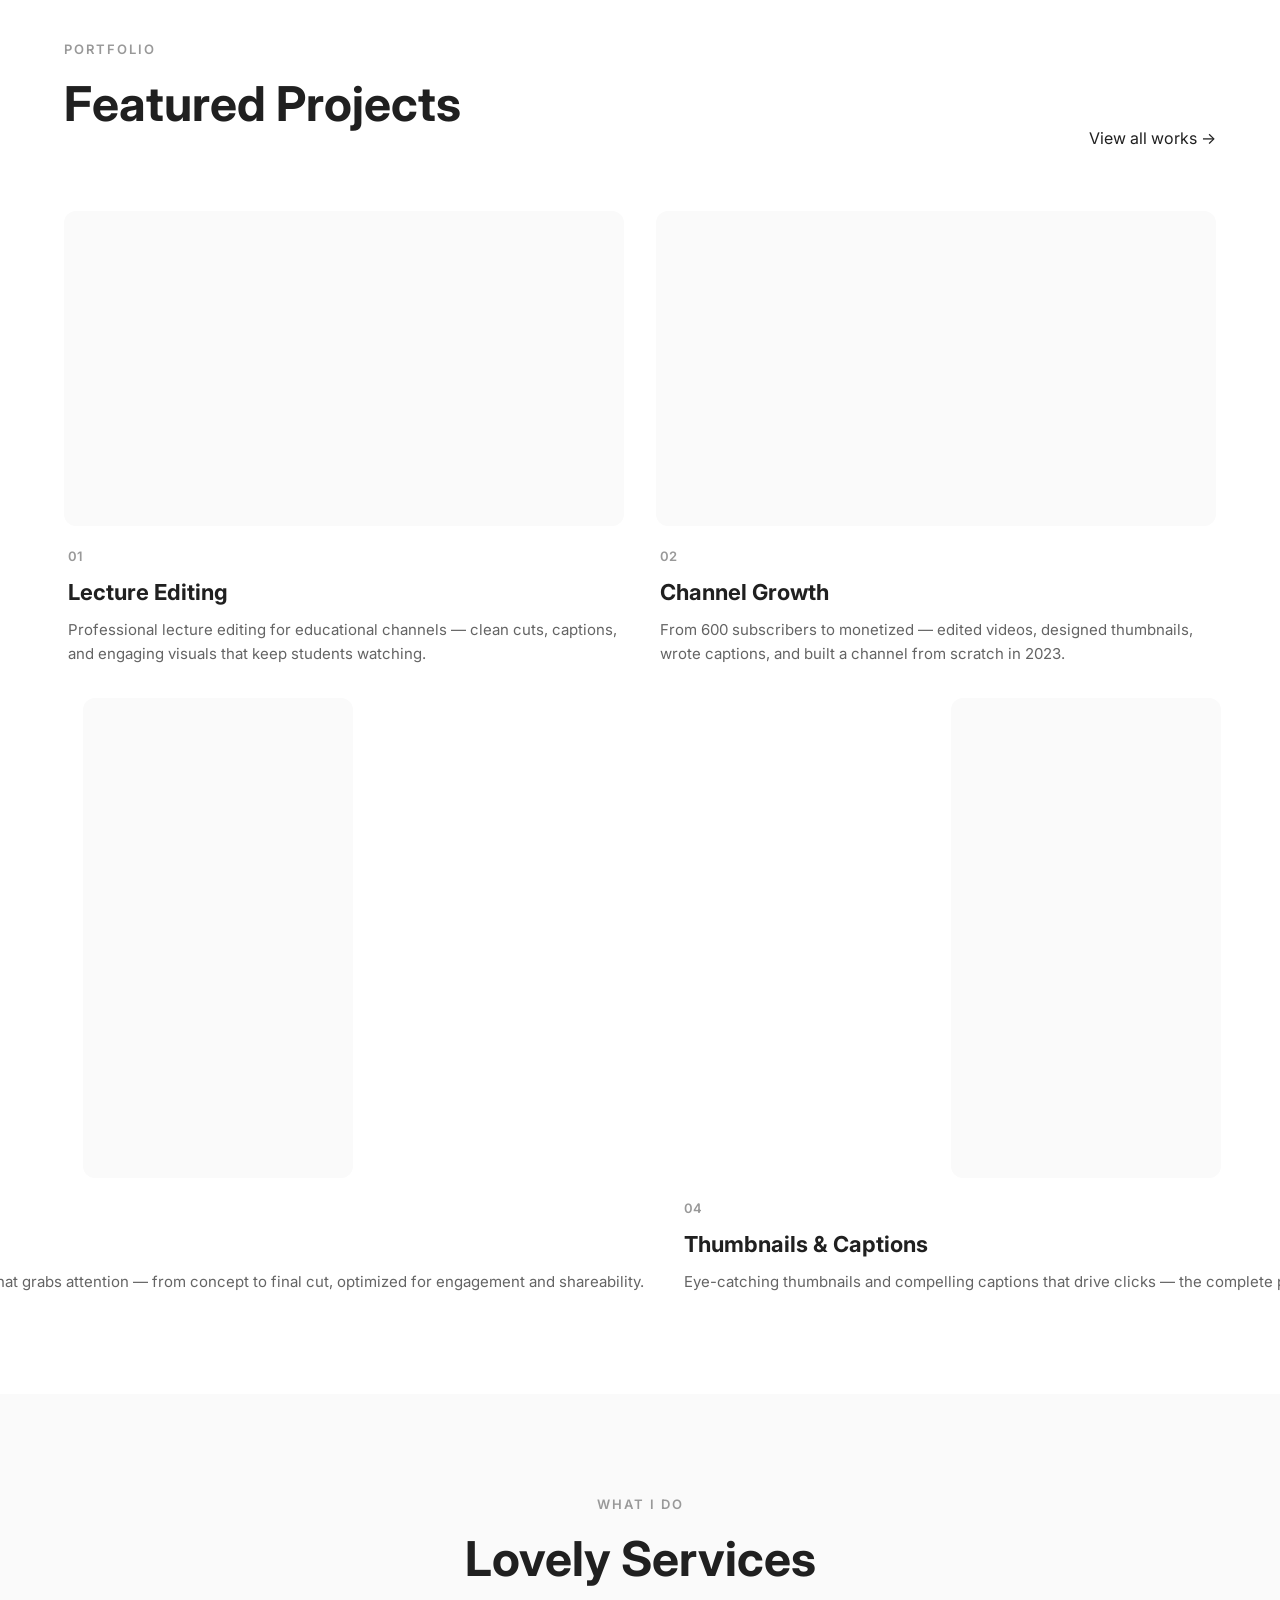
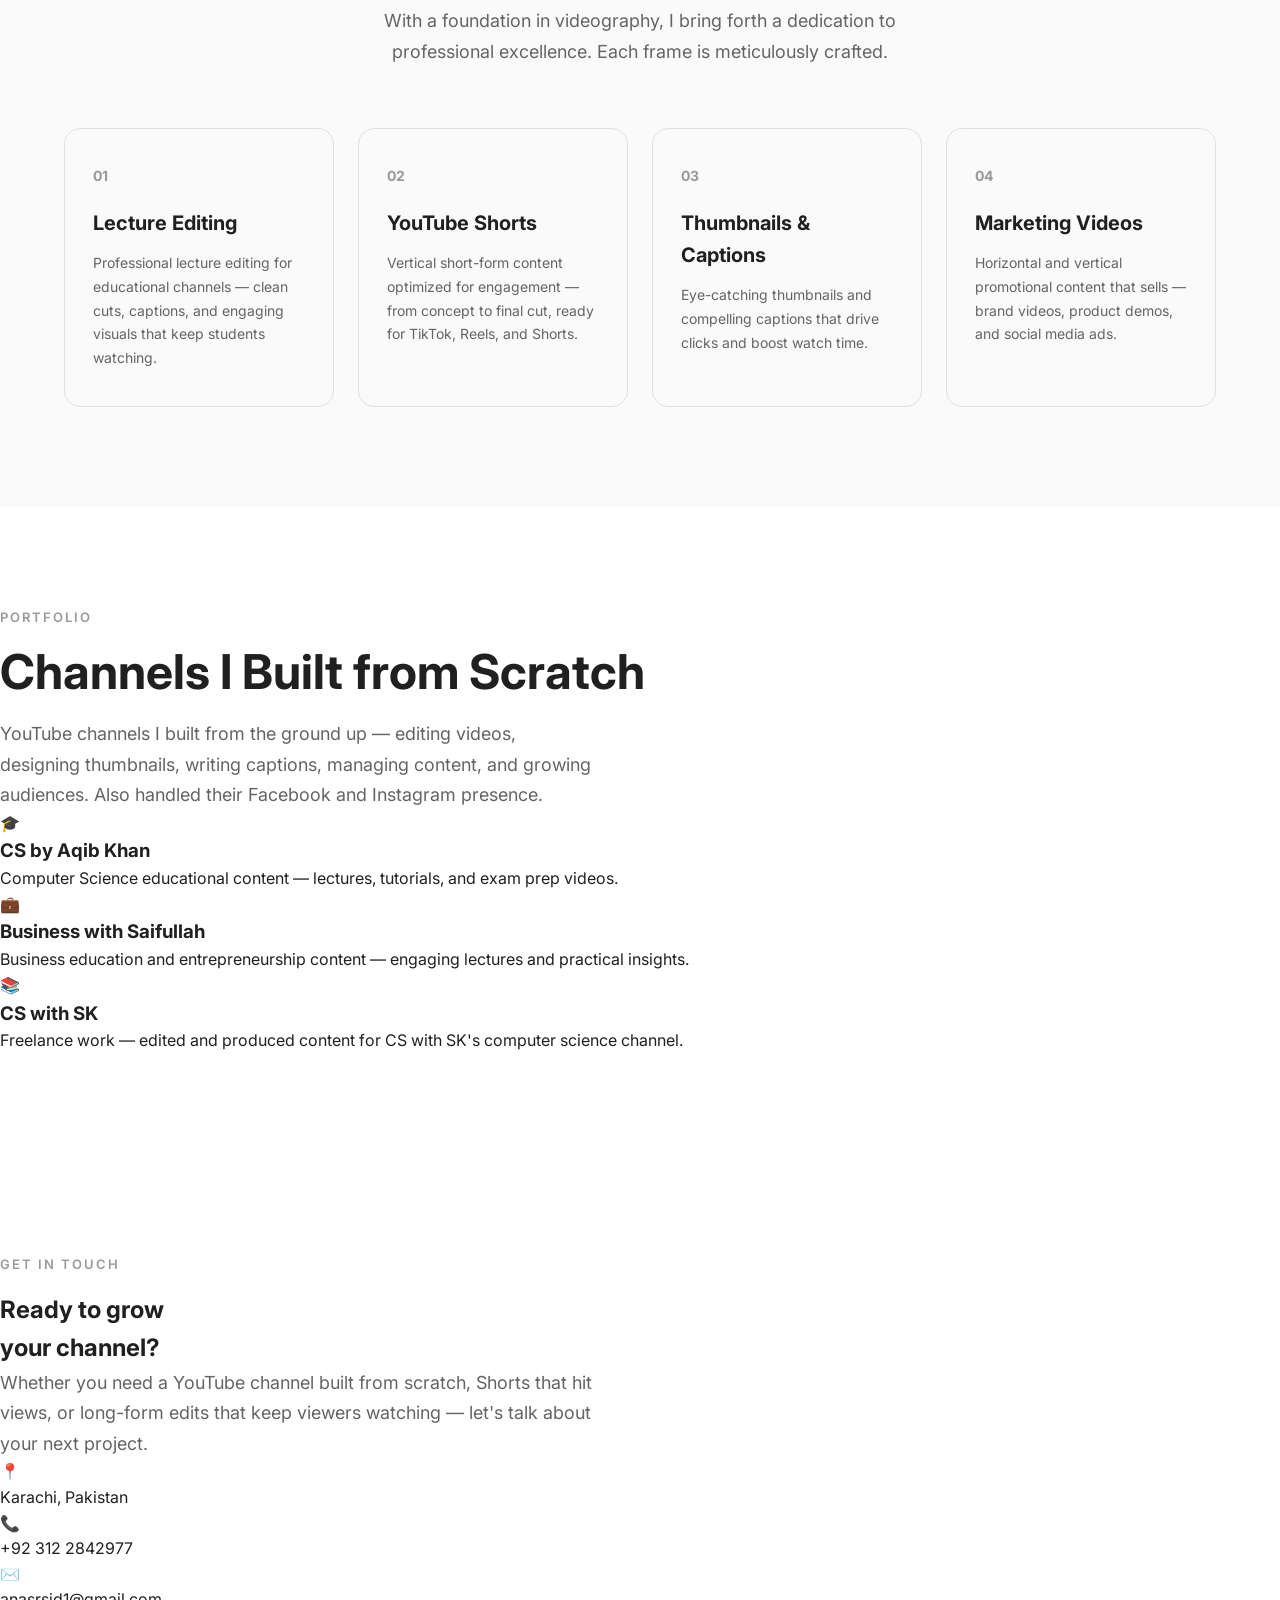
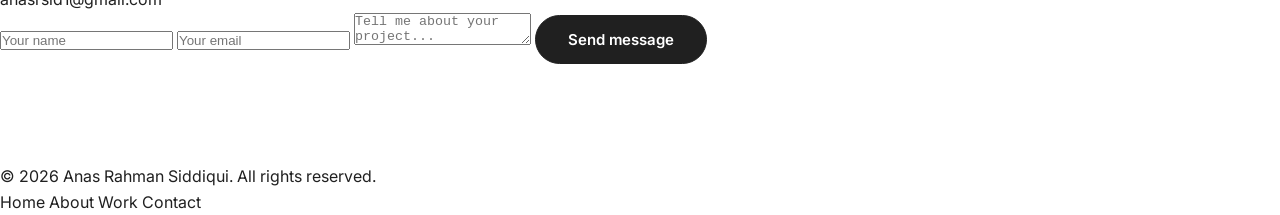
==== commit ae520b4a: "update: CS with SK card to mention freelance work" ====
--- a/index.html
+++ b/index.html
@@ -201,7 +201,7 @@
       <a href="https://youtube.com/@cswithsk?si=rqdjv2xApn353YqK" target="_blank" rel="noopener" class="channel-card reveal-scale delay-3">
         <div class="channel-icon">📚</div>
         <h3 class="channel-title">CS with SK</h3>
-        <p class="channel-desc">Computer Science made simple — complete course coverage with clear explanations.</p>
+        <p class="channel-desc">Freelance work — edited and produced content for CS with SK's computer science channel.</p>
       </a>
     </div>
   </section>
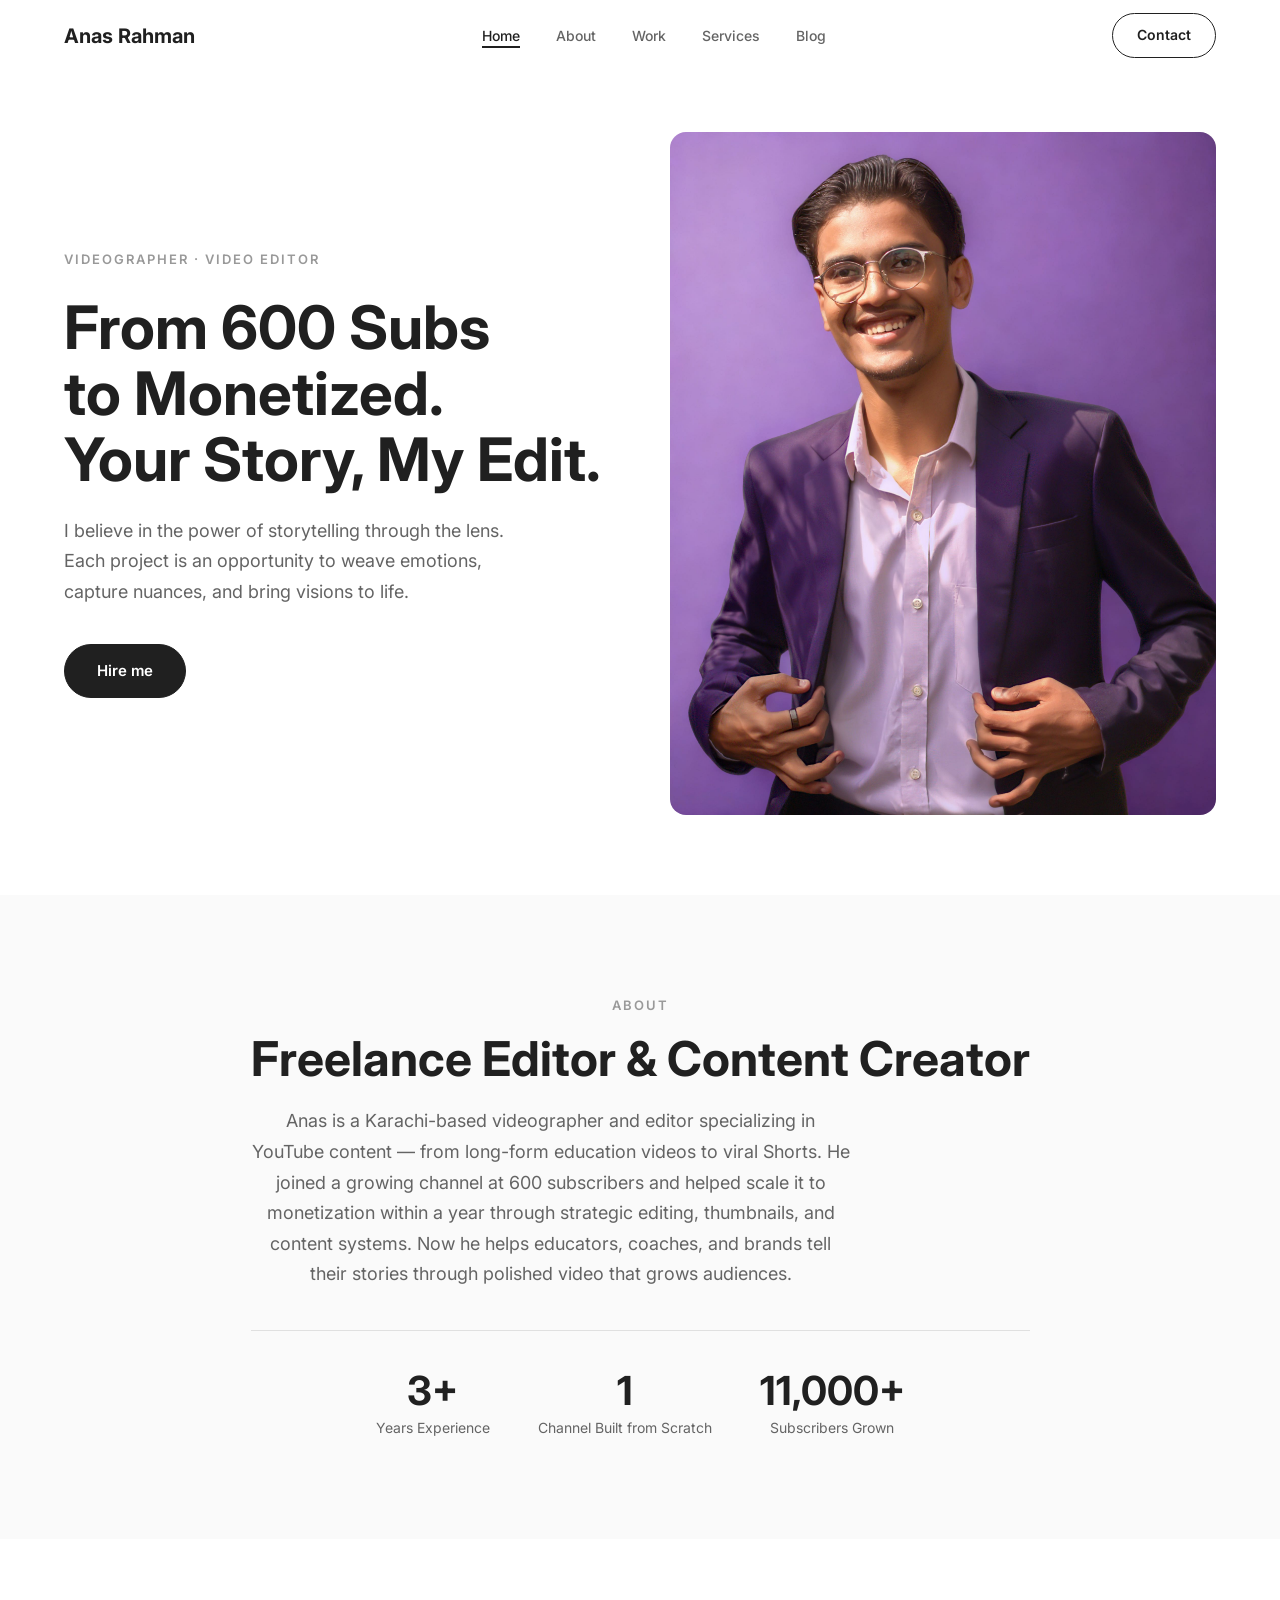
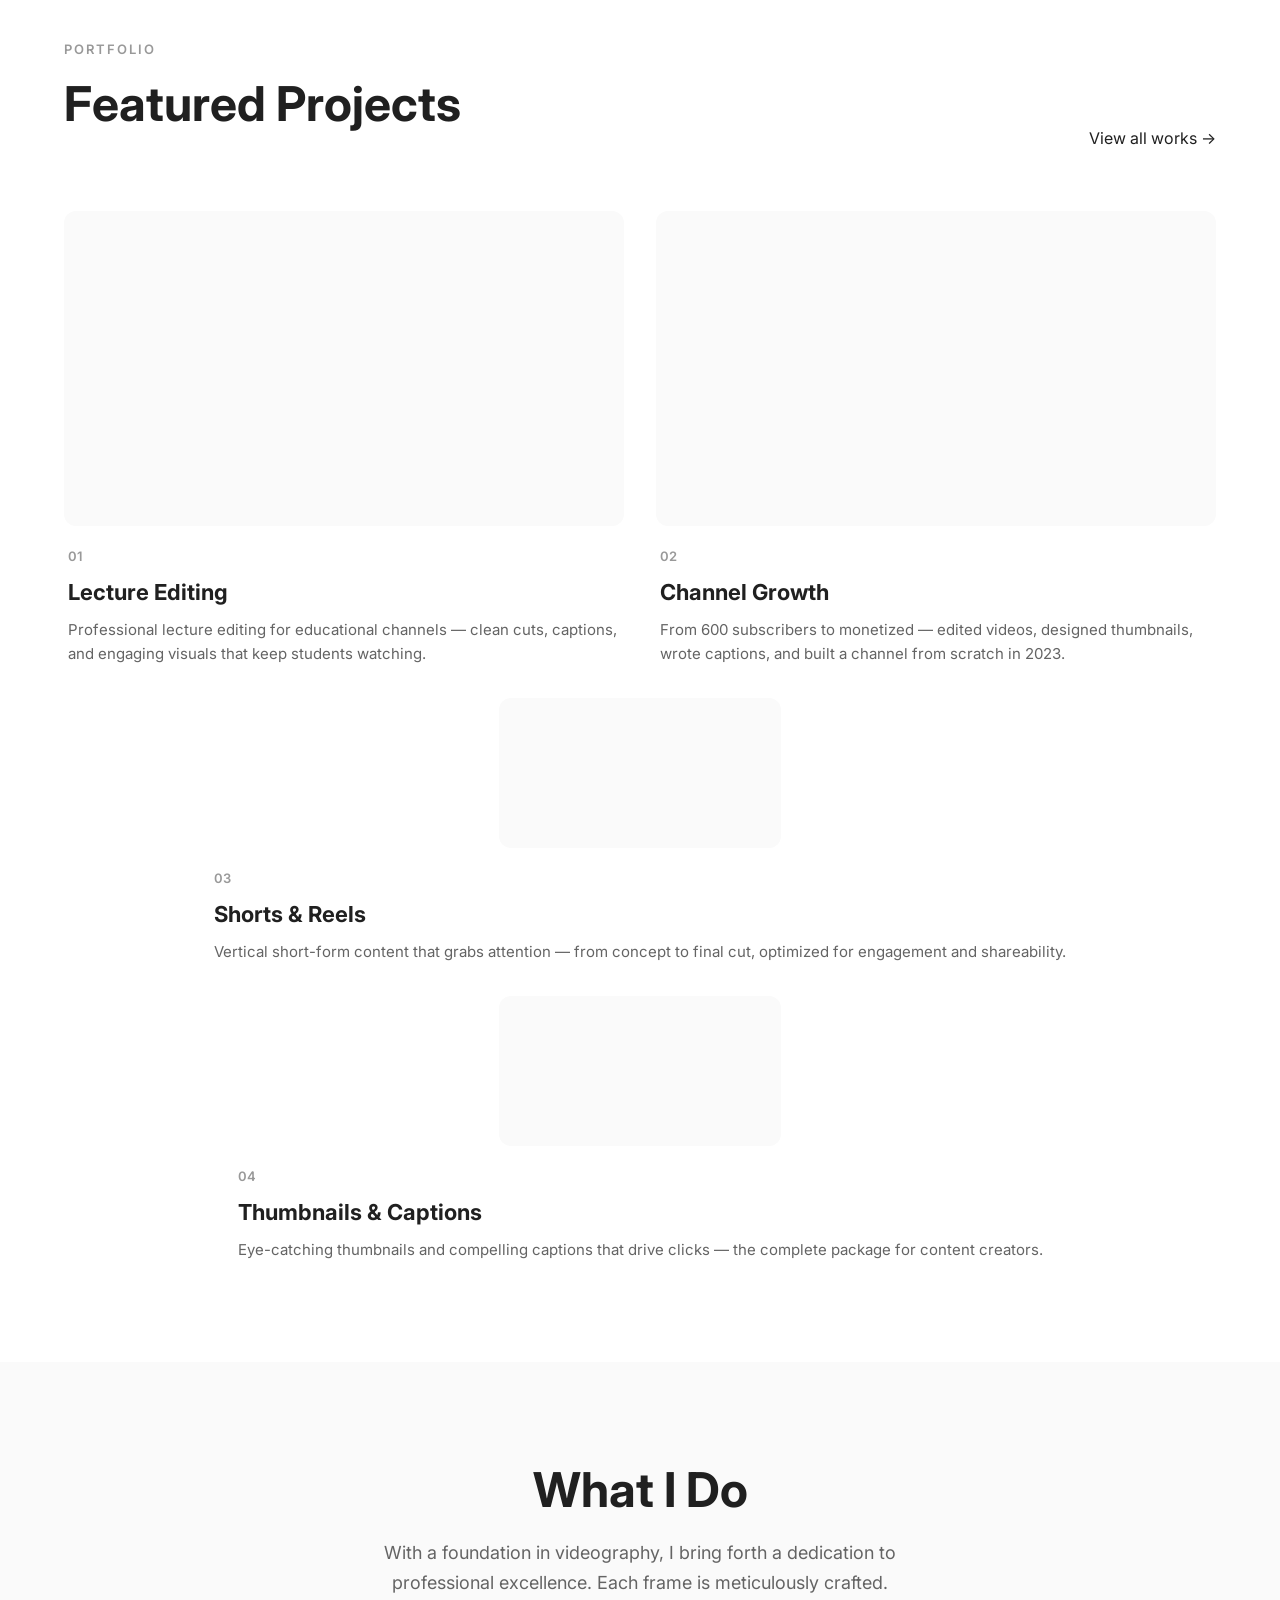
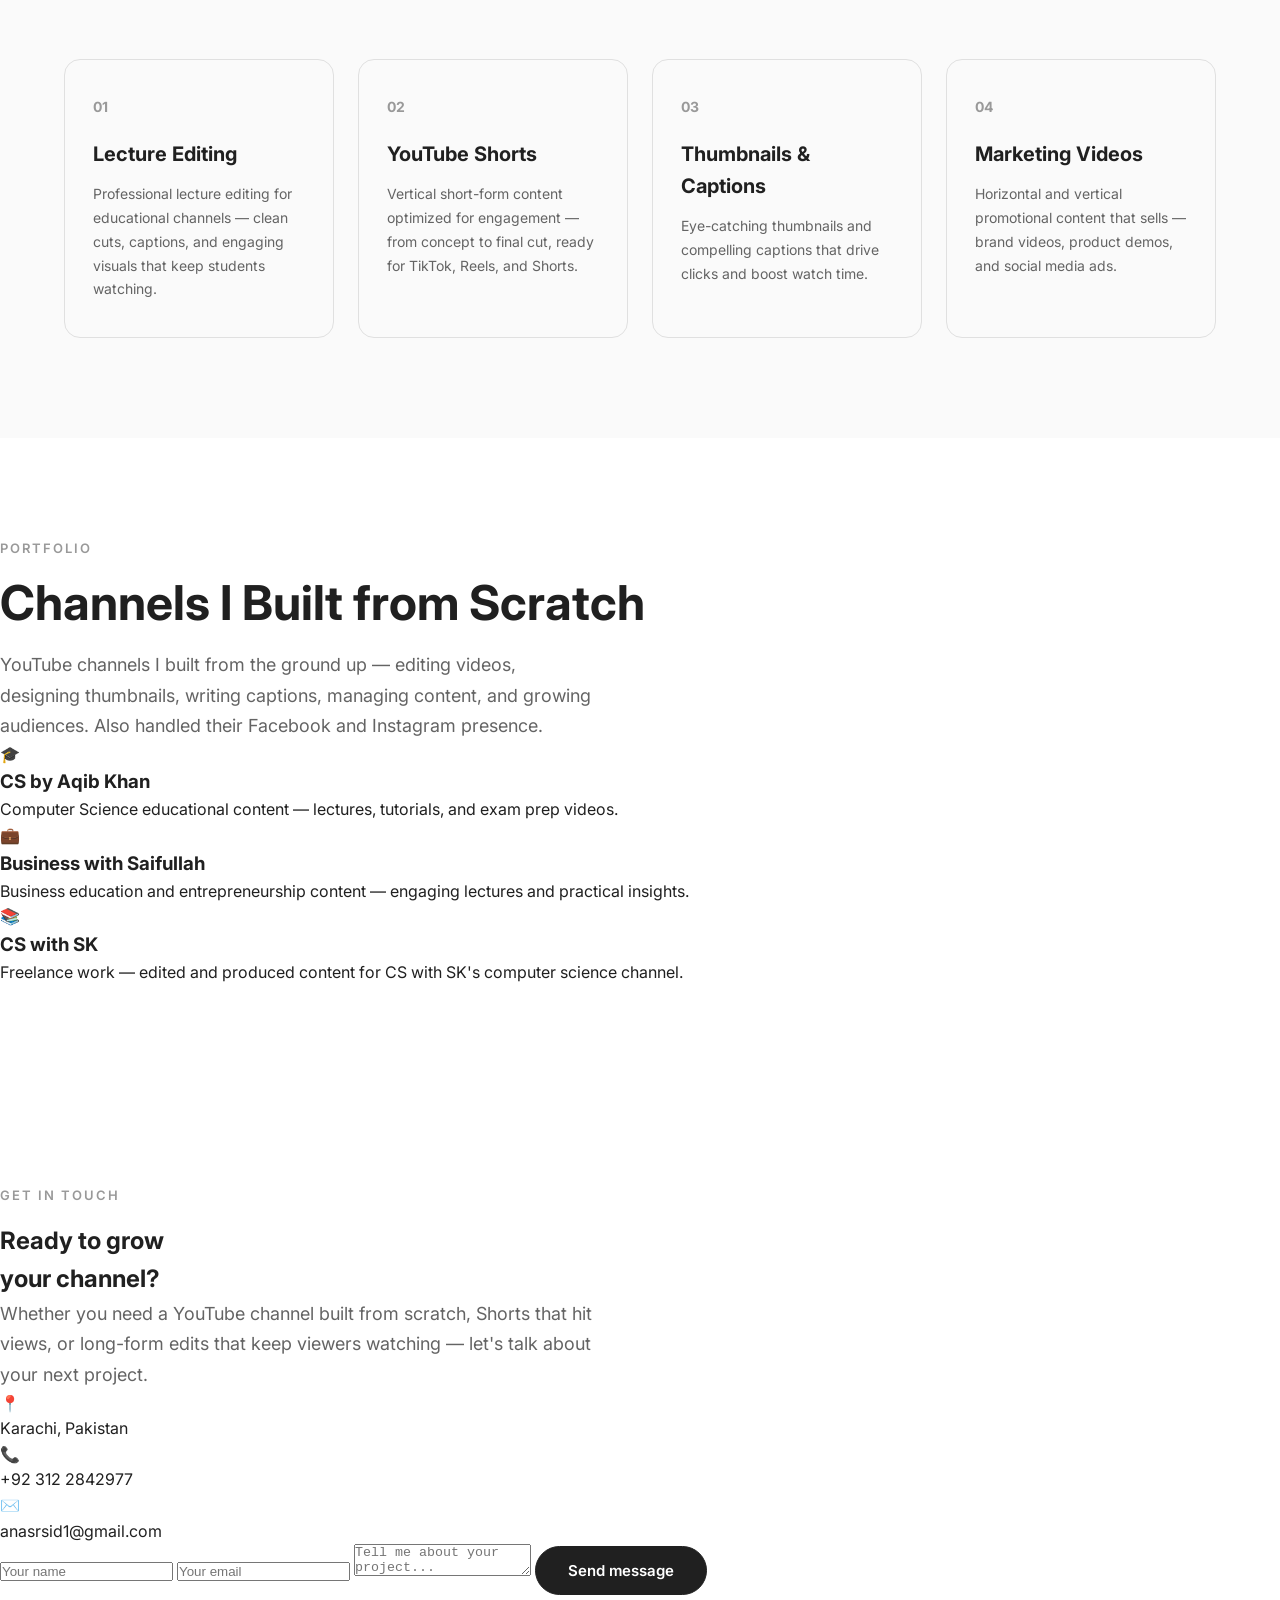
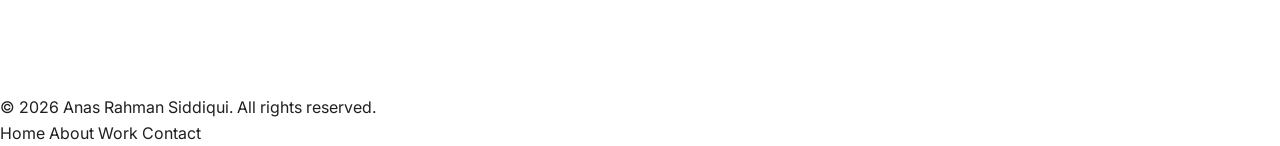
==== commit 81984fae: "fix: remove duplicate What I Do label" ====
--- a/index.html
+++ b/index.html
@@ -152,8 +152,7 @@
   <!-- Services -->
   <section class="services section" id="services">
     <div class="services-header">
-      <p class="section-label">What I Do</p>
-      <h2 class="section-title">Lovely Services</h2>
+      <h2 class="section-title">What I Do</h2>
       <p class="section-desc">With a foundation in videography, I bring forth a dedication to professional excellence. Each frame is meticulously crafted.</p>
     </div>
     <div class="services-grid">
--- a/style.css
+++ b/style.css
@@ -438,7 +438,9 @@
 .work-row-vertical {
   display: flex;
   justify-content: center;
+  align-items: flex-start;
   gap: 32px;
+  flex-wrap: wrap;
 }
 
 .work-row-vertical .work-card {
@@ -450,8 +452,7 @@
 /* Ensure both vertical shorts are the same height */
 .work-row-vertical .video-vertical {
   max-height: 500px;
-  min-width: 250px;
-  width: 270px;
+  width: calc(500px * 9 / 16);
 }
 
 .work-row-vertical .work-meta {
@@ -473,8 +474,7 @@
 
   .work-row-vertical .video-vertical {
     max-height: 460px;
-    min-width: 240px;
-    width: 260px;
+    width: calc(460px * 9 / 16);
   }
 }
 
@@ -519,13 +519,11 @@
 
 /* Vertical Short — 9:16 exact, no black bars */
 .video-vertical {
-  aspect-ratio: 9 / 16;
+  position: relative;
   max-height: 540px;
+  width: calc(540px * 9 / 16);
   margin-left: auto;
   margin-right: auto;
-  width: fit-content;
-  min-width: 270px;
-  height: auto;
 }
 
 .video-vertical iframe {
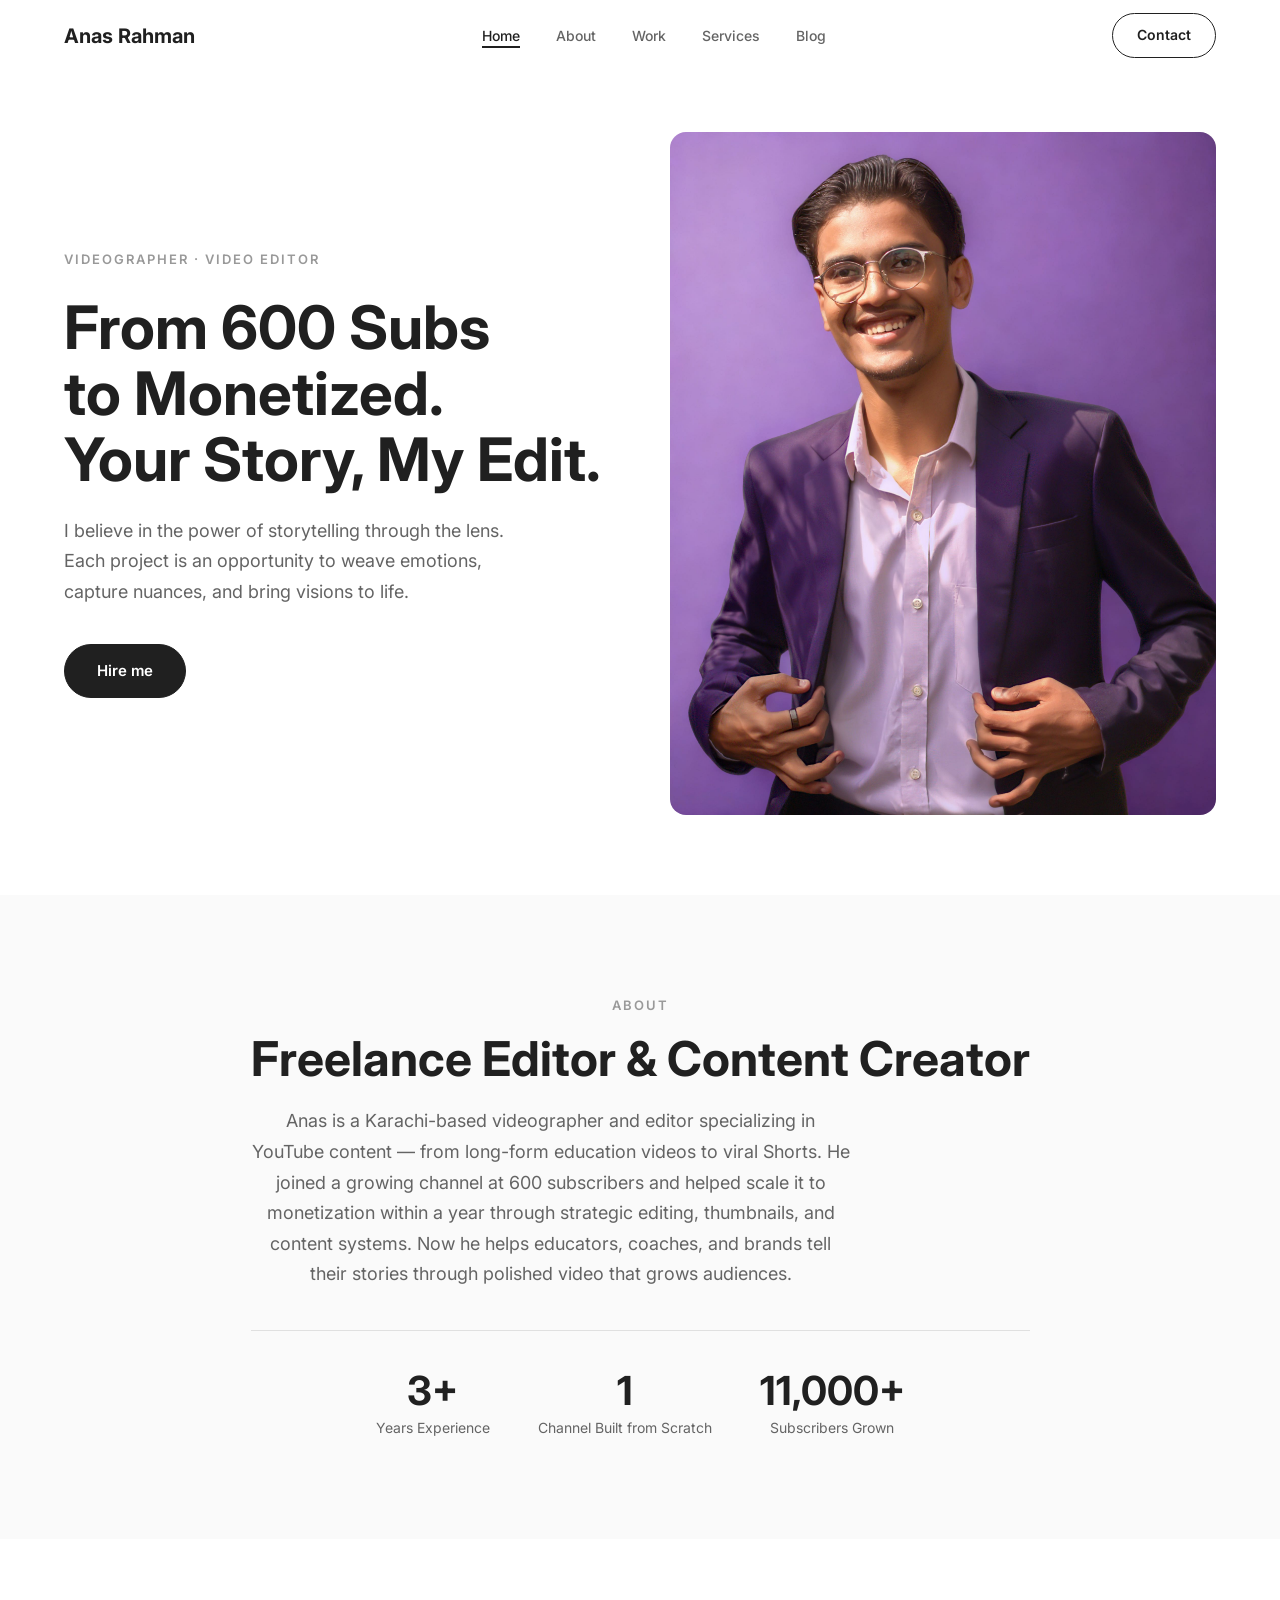
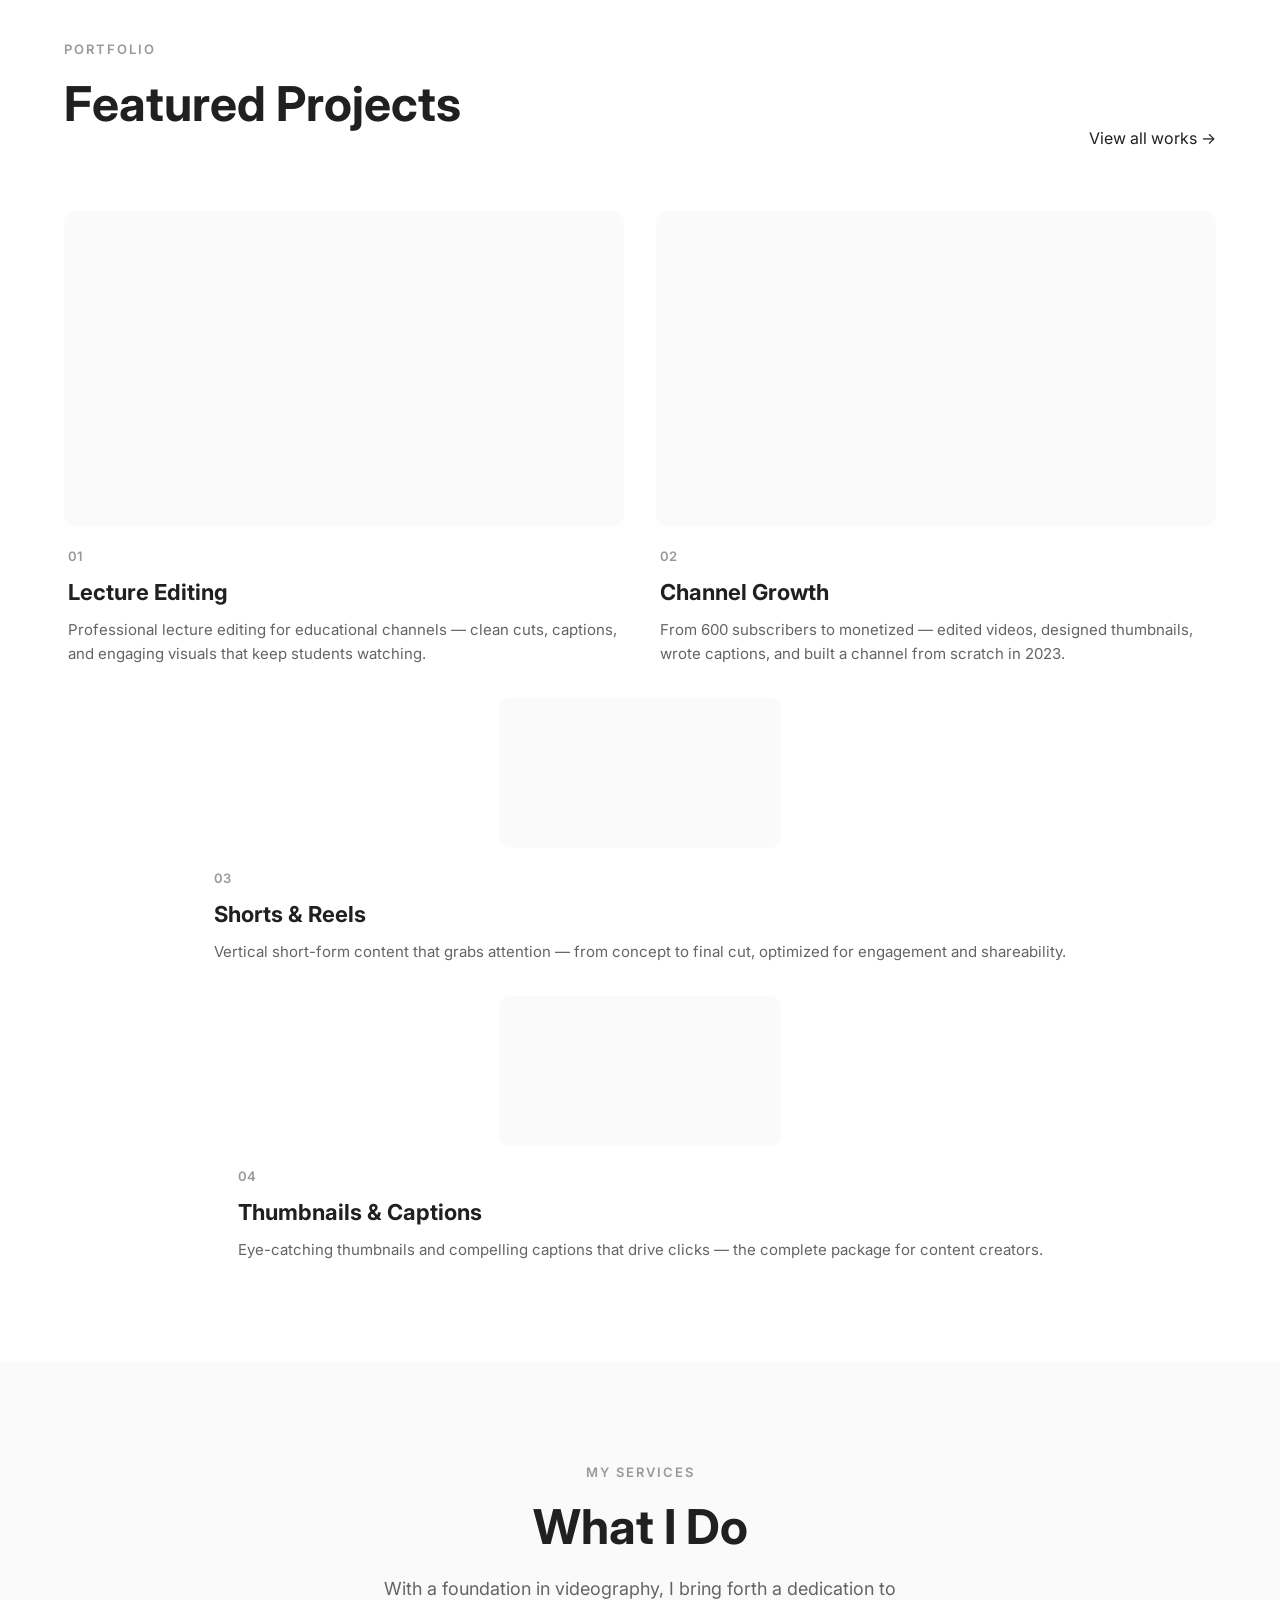
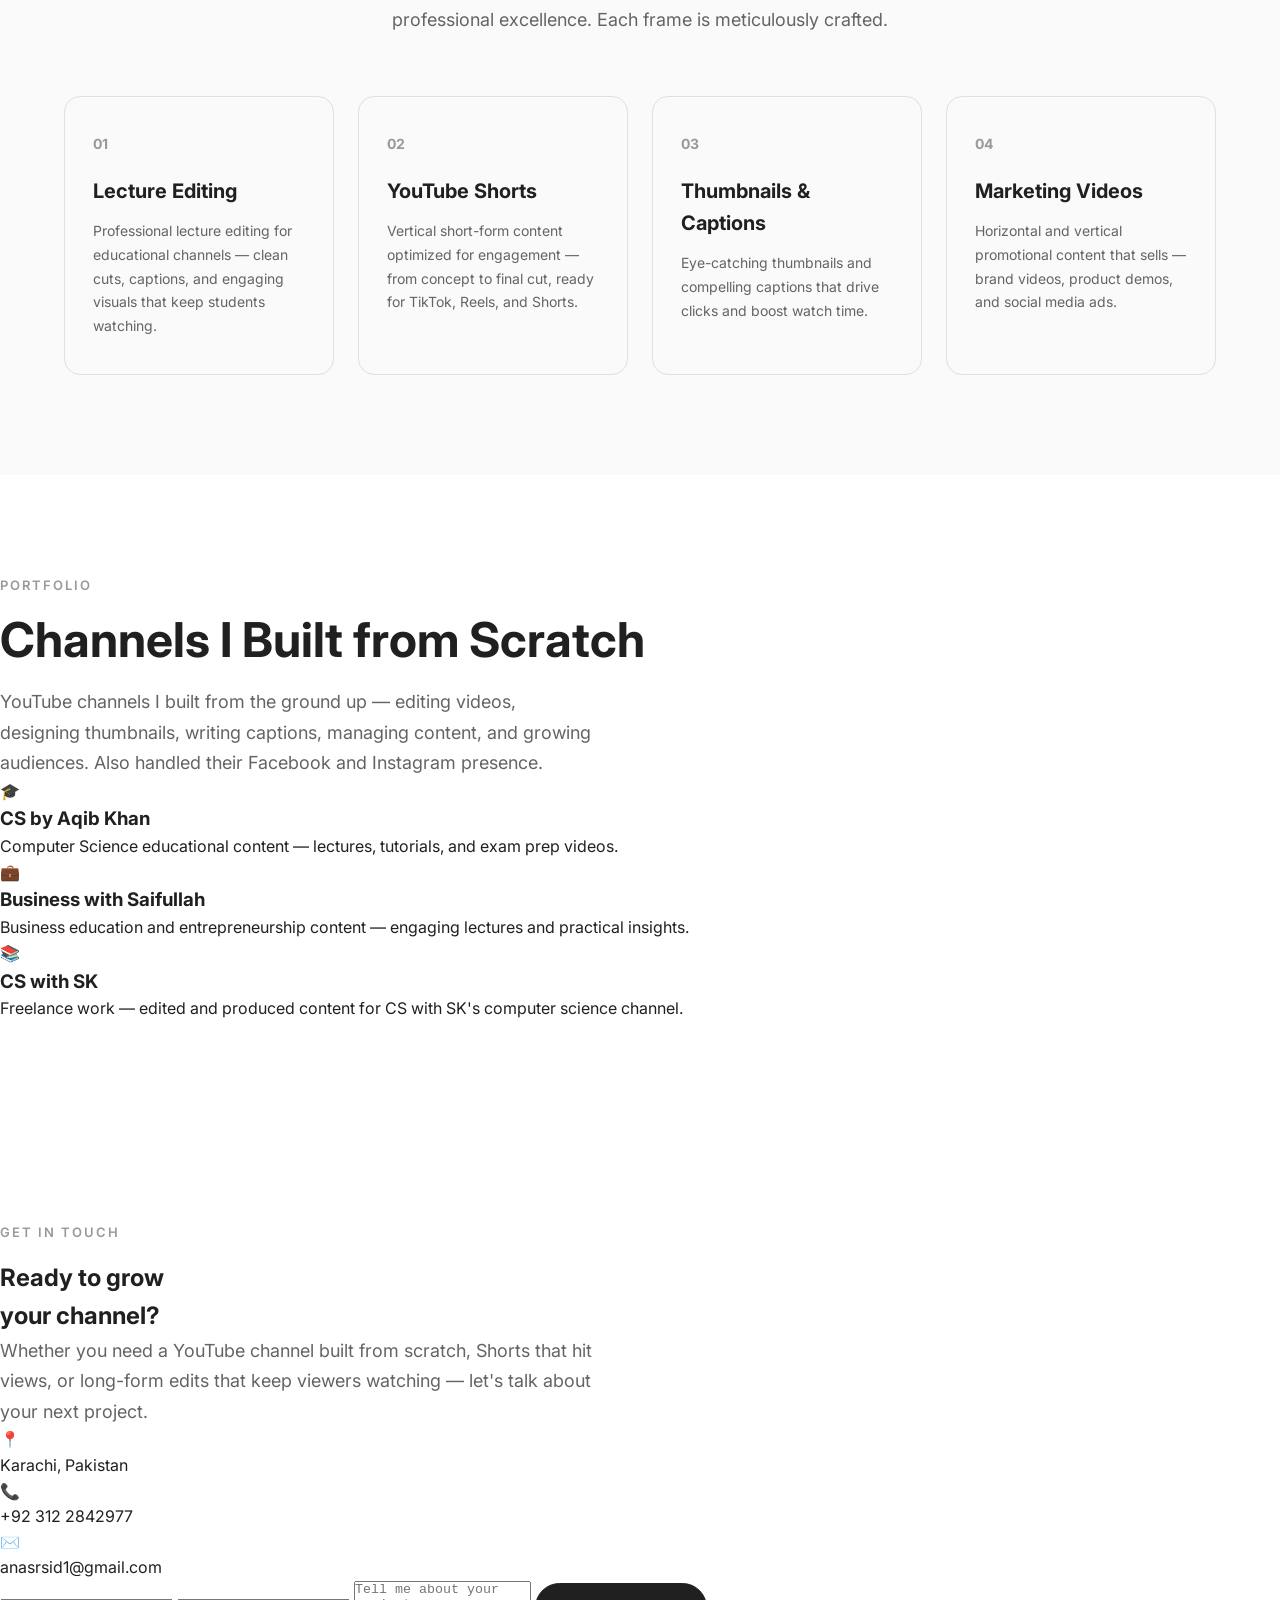
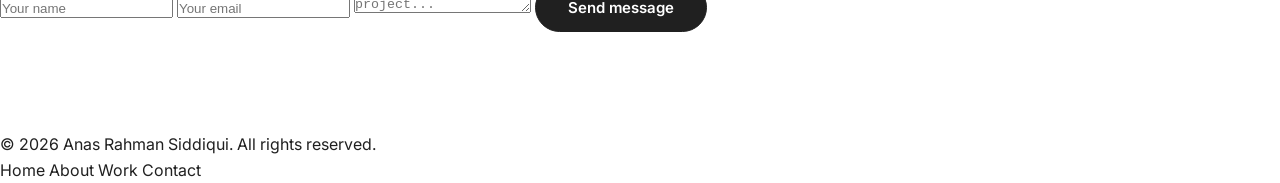
==== commit f20f9855: "add: My Services label above What I Do heading" ====
--- a/index.html
+++ b/index.html
@@ -152,6 +152,7 @@
   <!-- Services -->
   <section class="services section" id="services">
     <div class="services-header">
+      <p class="section-label">My Services</p>
       <h2 class="section-title">What I Do</h2>
       <p class="section-desc">With a foundation in videography, I bring forth a dedication to professional excellence. Each frame is meticulously crafted.</p>
     </div>
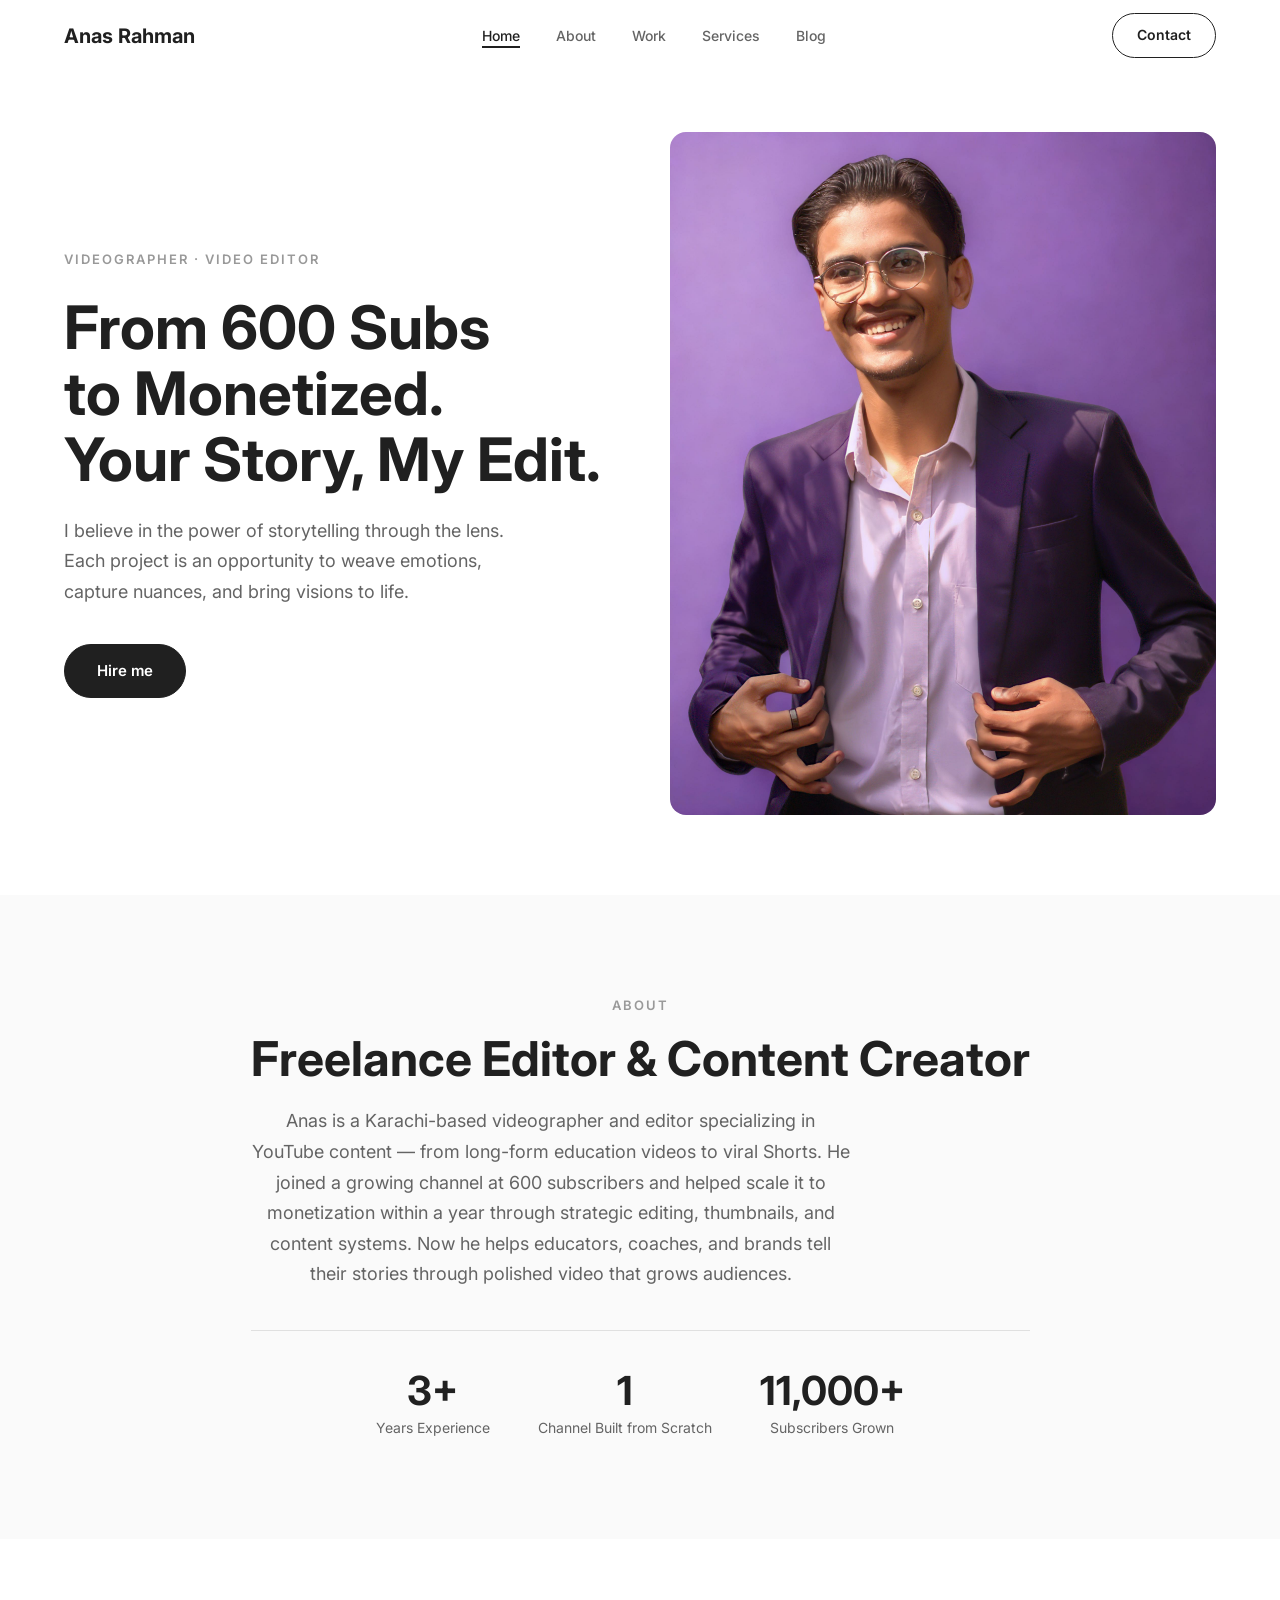
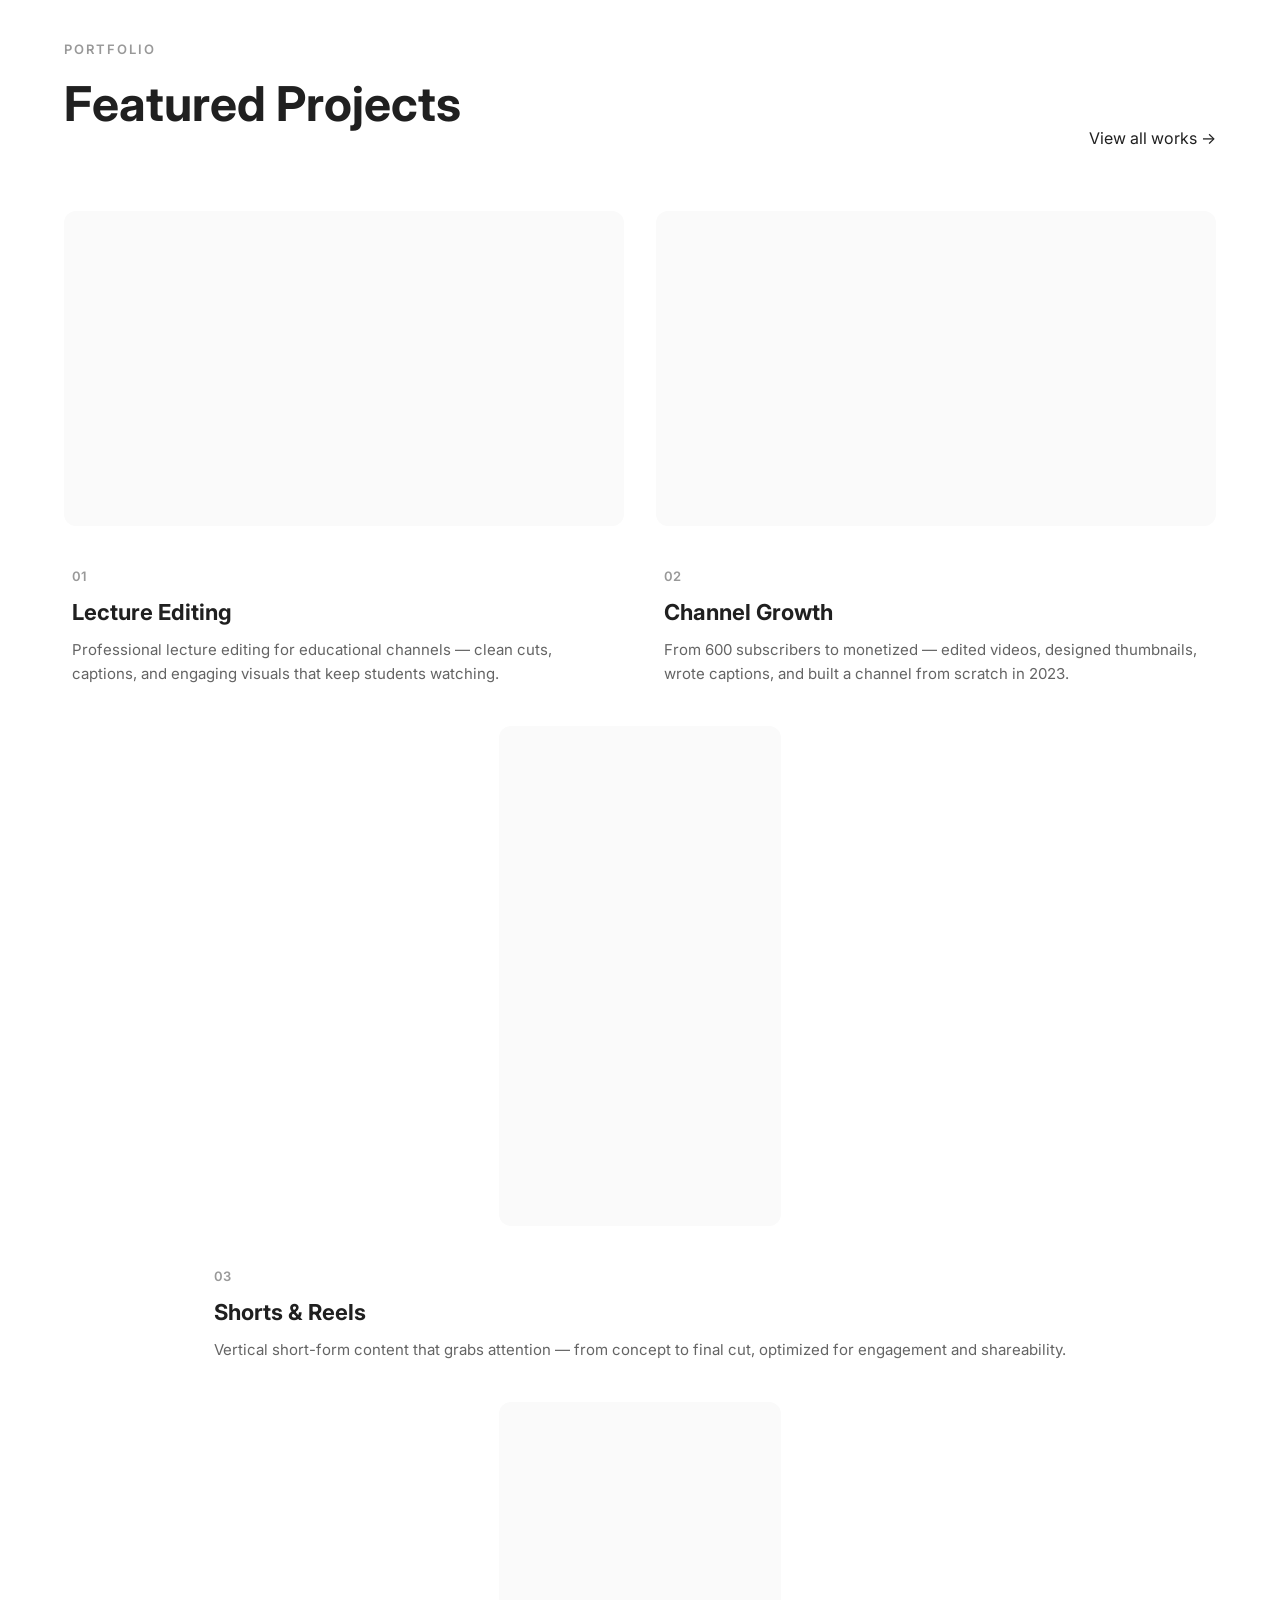
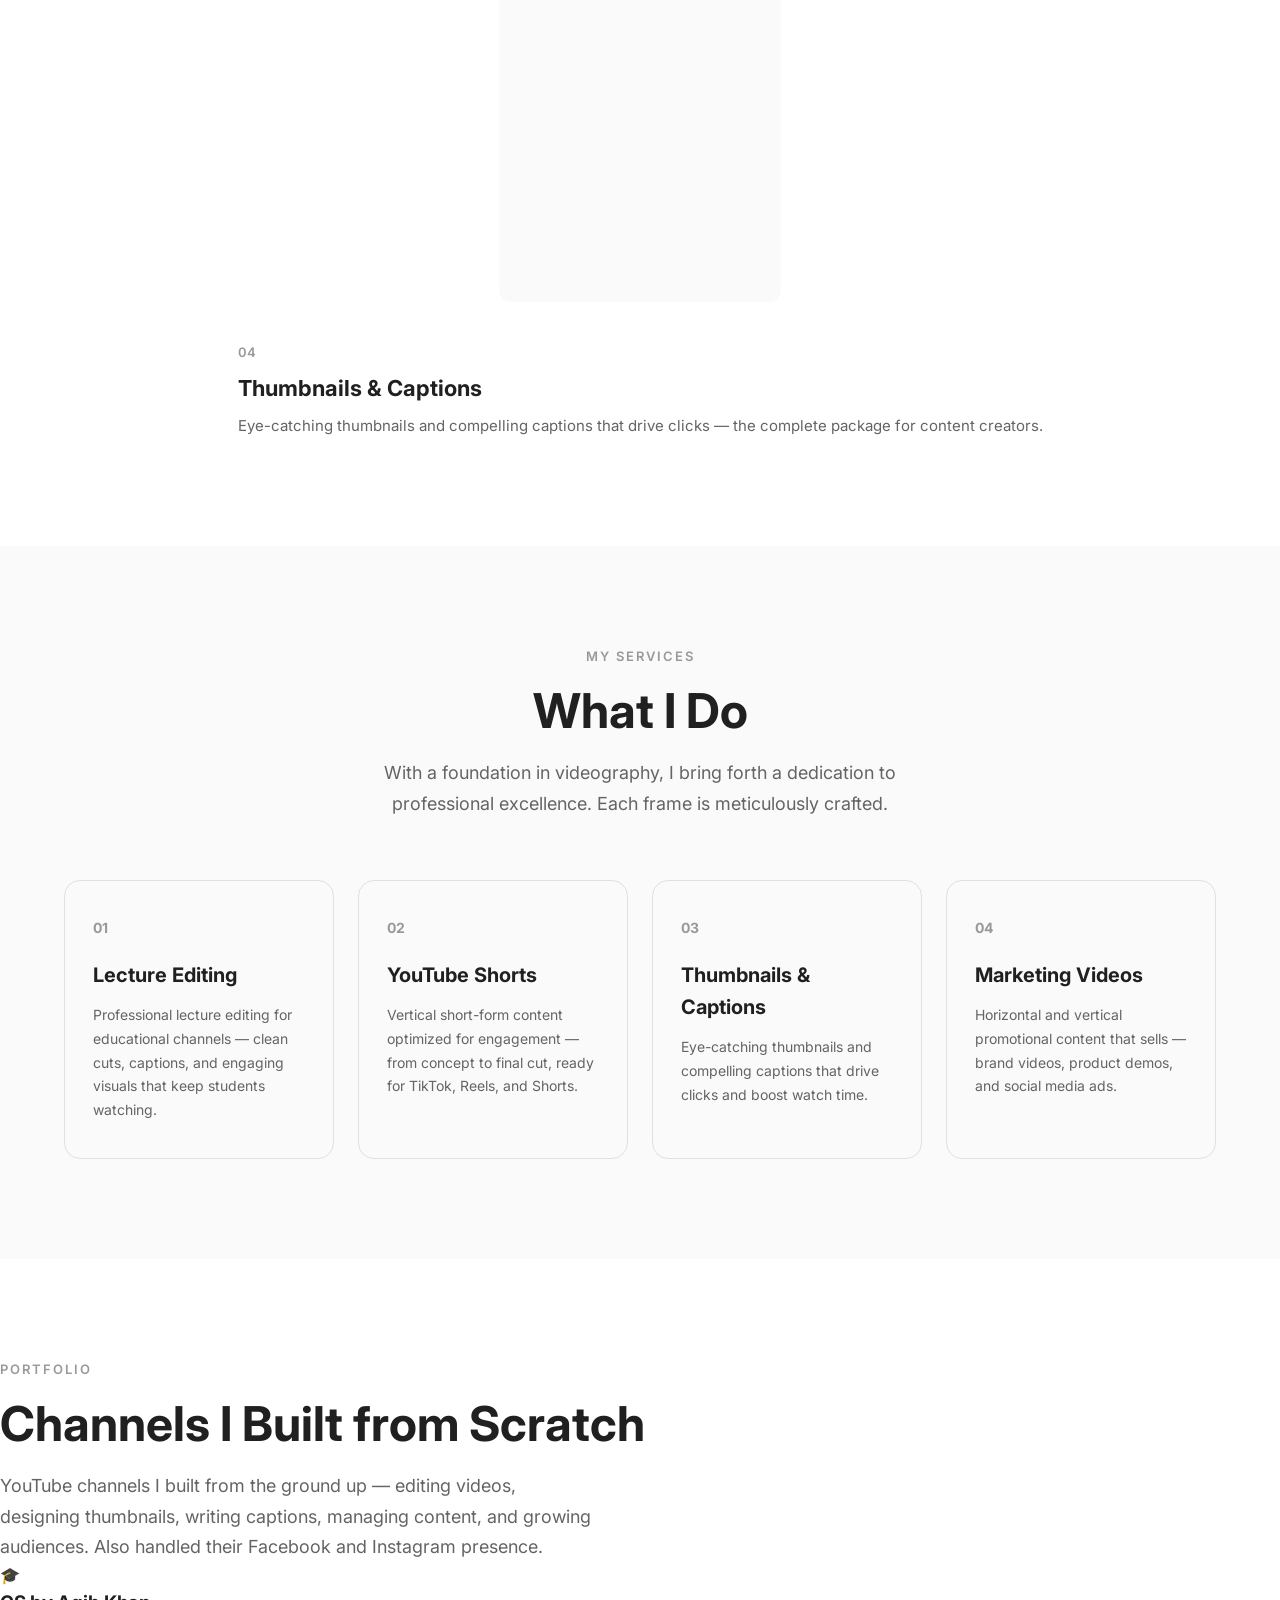
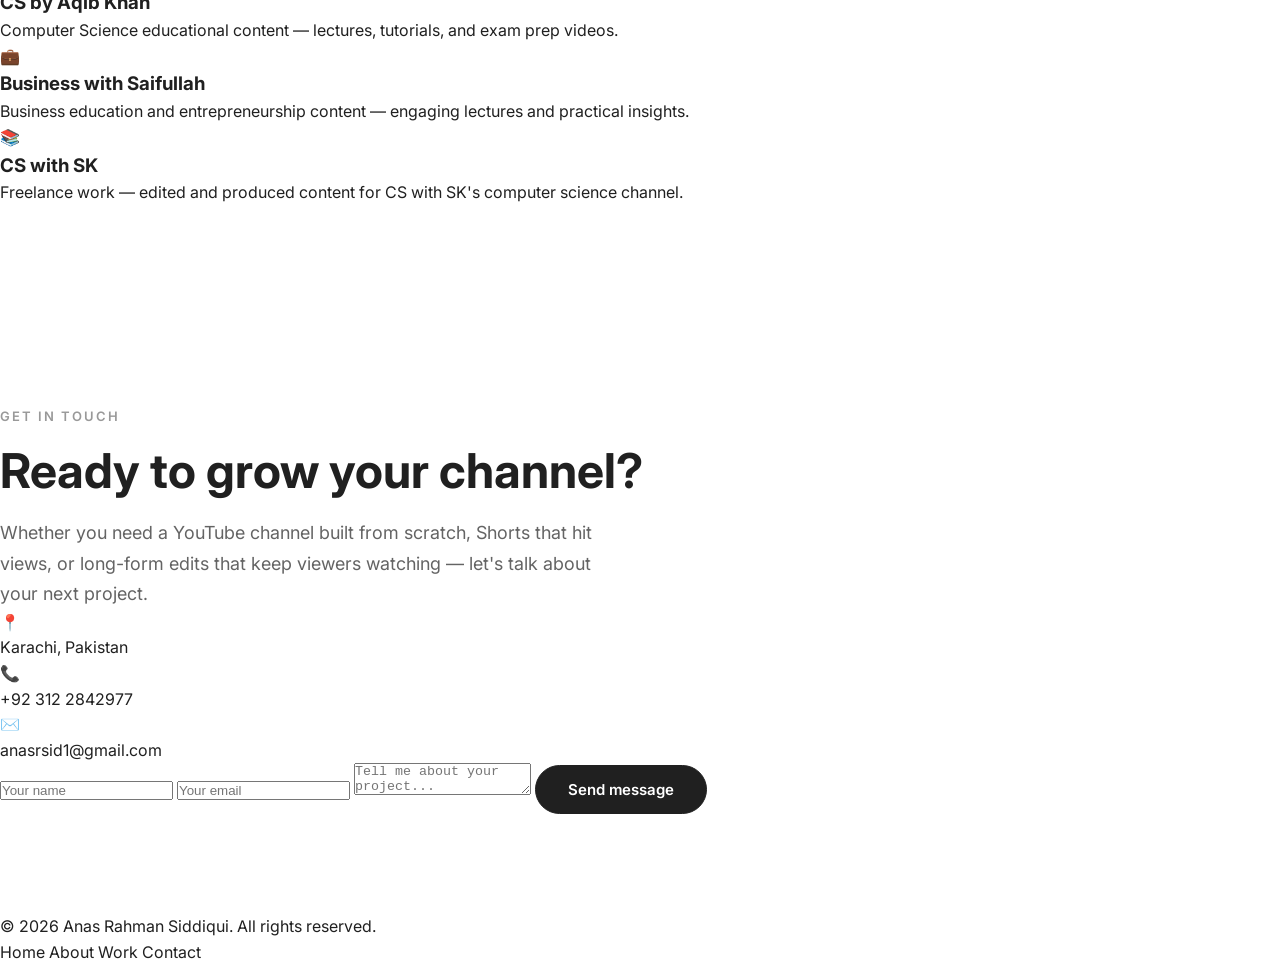
==== commit f44d1fc0: "fix: desktop-only — About centering, shorts row, portfolio cards, contact header" ====
--- a/index.html
+++ b/index.html
@@ -208,11 +208,13 @@
 
   <!-- Contact -->
   <section class="contact section" id="contact">
+    <div class="contact-header">
+      <p class="section-label">Get in Touch</p>
+      <h2 class="section-title">Ready to grow your channel?</h2>
+      <p class="section-desc">Whether you need a YouTube channel built from scratch, Shorts that hit views, or long-form edits that keep viewers watching — let's talk about your next project.</p>
+    </div>
     <div class="contact-container">
       <div class="contact-info reveal-left">
-        <p class="section-label reveal-blur">Get in Touch</p>
-        <h2 class="reveal-blur delay-1">Ready to grow<br>your channel?</h2>
-        <p class="section-desc reveal-blur delay-2">Whether you need a YouTube channel built from scratch, Shorts that hit views, or long-form edits that keep viewers watching — let's talk about your next project.</p>
         <div class="contact-details">
           <div class="contact-item">
             <div class="contact-icon">📍</div>
--- a/style.css
+++ b/style.css
@@ -451,7 +451,7 @@
 
 /* Ensure both vertical shorts are the same height */
 .work-row-vertical .video-vertical {
-  max-height: 500px;
+  height: 500px;
   width: calc(500px * 9 / 16);
 }
 
@@ -473,7 +473,7 @@
   }
 
   .work-row-vertical .video-vertical {
-    max-height: 460px;
+    height: 460px;
     width: calc(460px * 9 / 16);
   }
 }
@@ -520,22 +520,23 @@
 /* Vertical Short — 9:16 exact, no black bars */
 .video-vertical {
   position: relative;
-  max-height: 540px;
+  height: 540px;
   width: calc(540px * 9 / 16);
   margin-left: auto;
   margin-right: auto;
+  flex-shrink: 0;
 }
 
 .video-vertical iframe {
   width: 100%;
   height: 100%;
-  object-fit: fill !important;
+  object-fit: fill;
   border: none;
   display: block;
 }
 
 .work-meta {
-  padding: 0 4px;
+  padding: 20px 8px 8px;
 }
 
 .work-number {
@@ -583,8 +584,8 @@
   }
 
   .video-vertical {
-    max-height: 460px;
-    min-width: 240px;
+    height: 460px;
+    width: calc(460px * 9 / 16);
   }
 }
 
@@ -653,10 +654,7 @@
     grid-template-columns: 1fr;
   }
 
-  .works-all-grid .video-vertical {
-    max-height: 420px;
-    min-width: 200px;
-  }
+
 }
 
 /* ============================================
@@ -1273,3 +1271,47 @@
 .stat:hover .stat-number {
   transform: scale(1.05);
 }
+
+/* ============================================
+   DESKTOP-ONLY FIXES (laptop and above)
+   Does NOT affect mobile view
+   ============================================ */
+@media (min-width: 901px) {
+
+  /* 1. About section paragraph fully centered */
+  .section-desc {
+    margin-left: auto;
+    margin-right: auto;
+  }
+
+  /* 2. Vertical shorts 03 & 04 — force same row, no wrapping */
+  .work-row-vertical {
+    flex-wrap: nowrap;
+  }
+  .work-row-vertical .work-card {
+    flex: 0 0 281px;
+    background: var(--color-bg);
+    border-radius: 16px;
+    overflow: hidden;
+    box-shadow: 0 4px 20px rgba(0, 0, 0, 0.06);
+  }
+
+  /* 3. Portfolio horizontal videos — ensure full width rendering */
+  .work-row-horizontal .work-card {
+    width: 100%;
+    background: var(--color-bg);
+    border-radius: 16px;
+    overflow: hidden;
+    box-shadow: 0 4px 20px rgba(0, 0, 0, 0.06);
+  }
+
+  /* 4. Get in Touch — content properly positioned */
+  .contact-header {
+    max-width: var(--max-width);
+    margin: 0 auto;
+    padding: 0 24px;
+    text-align: center;
+    margin-bottom: 60px;
+  }
+
+}
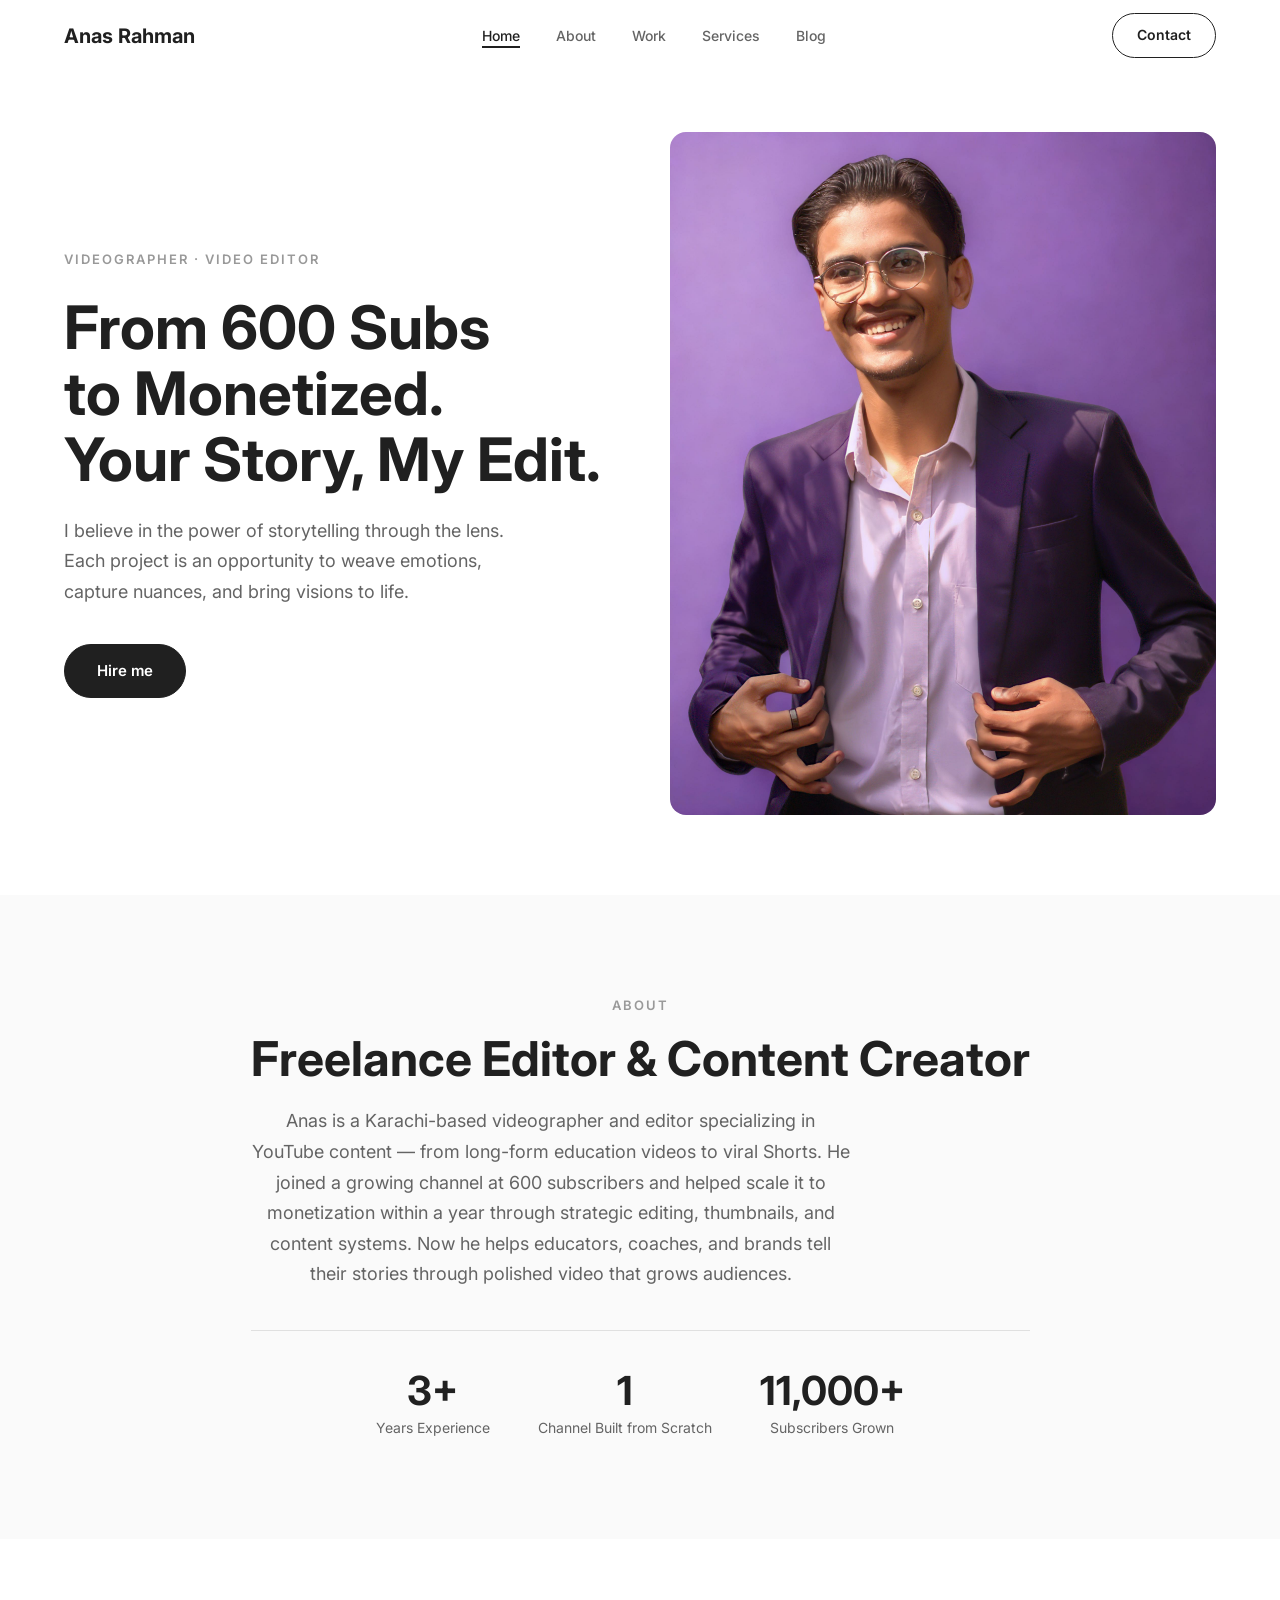
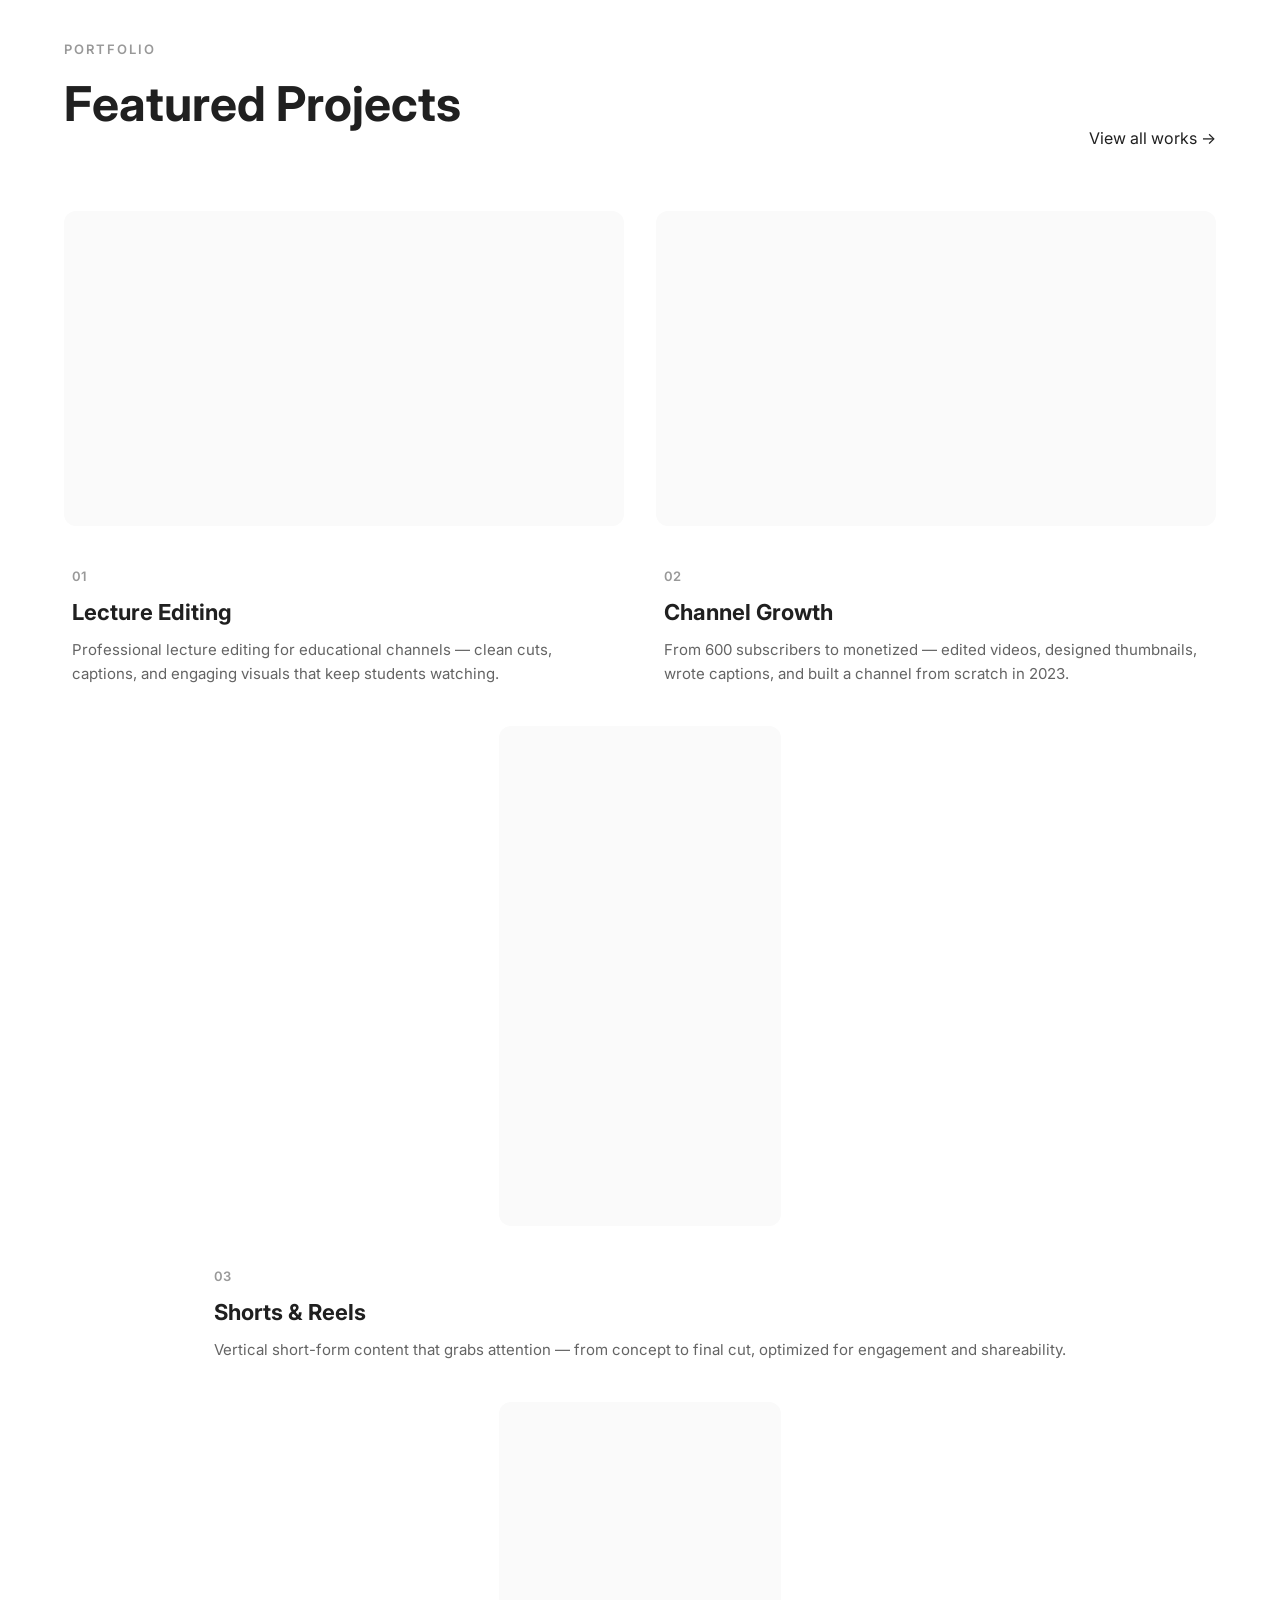
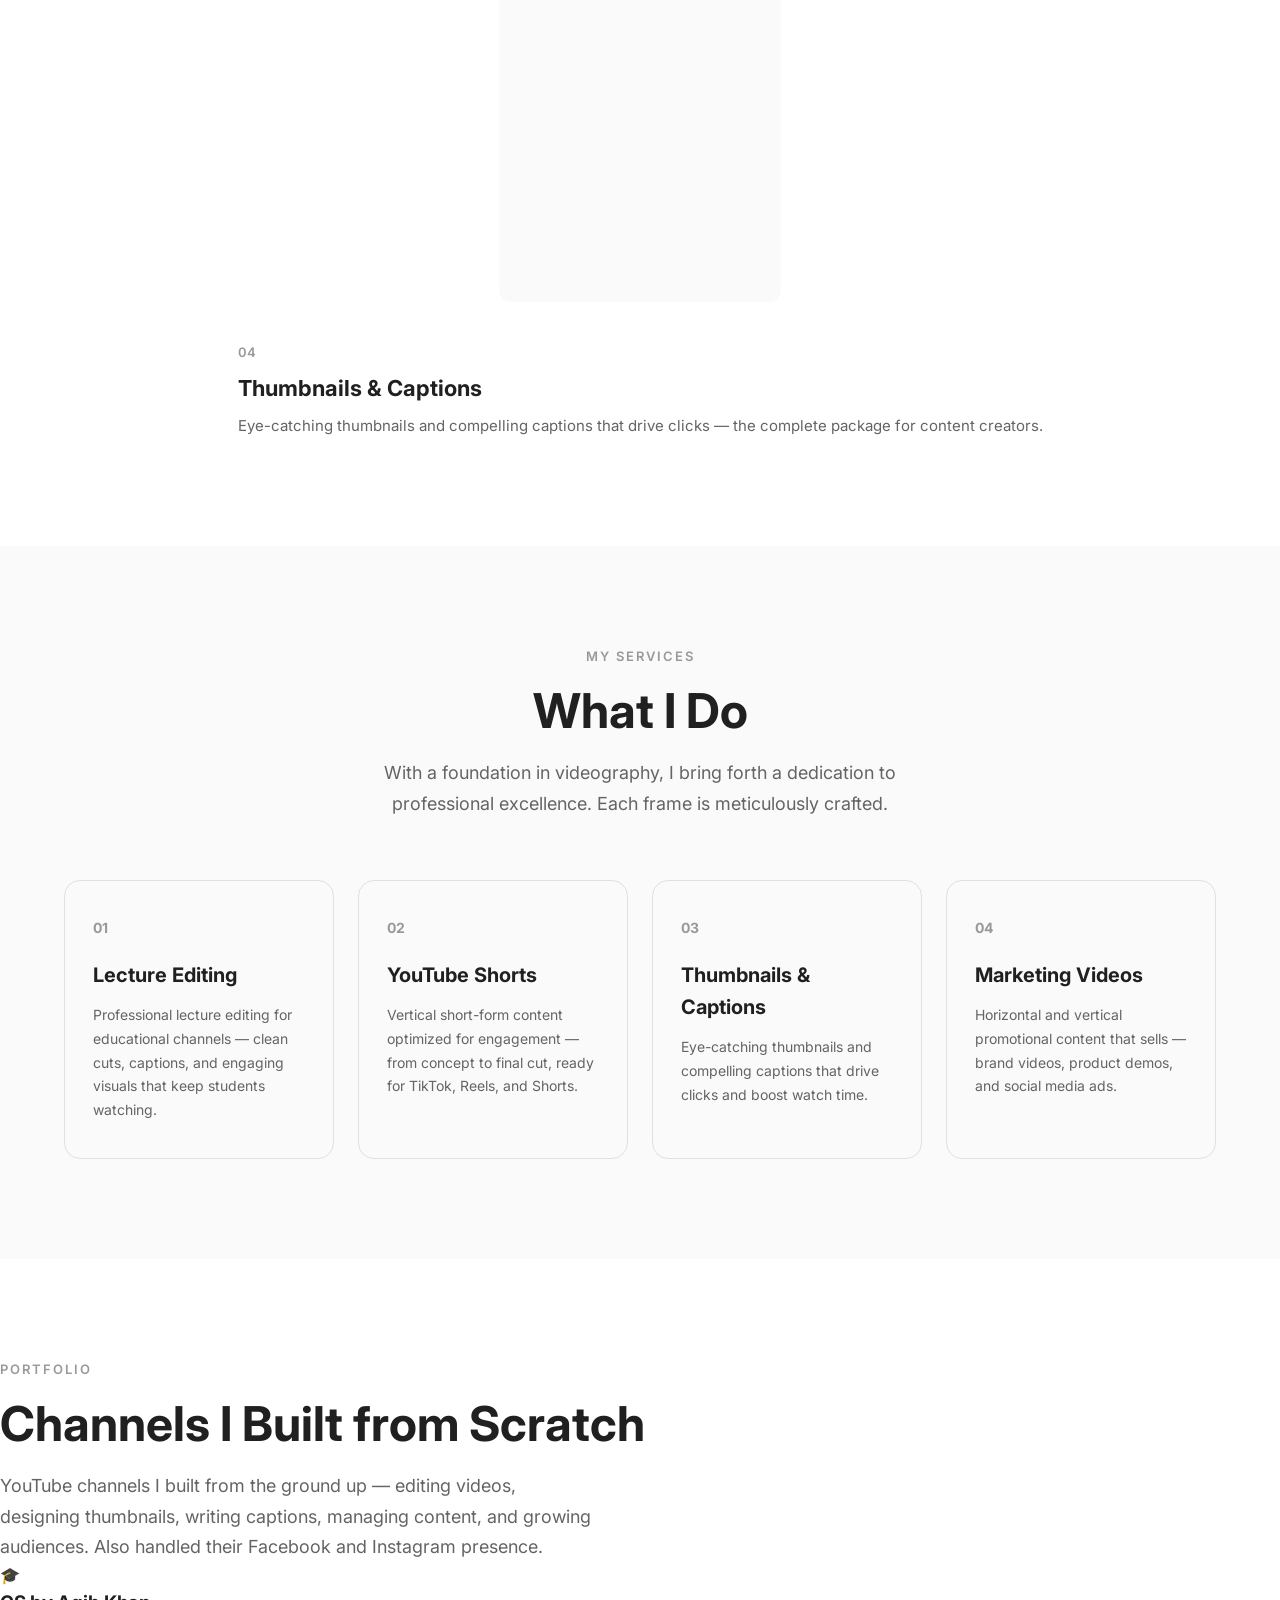
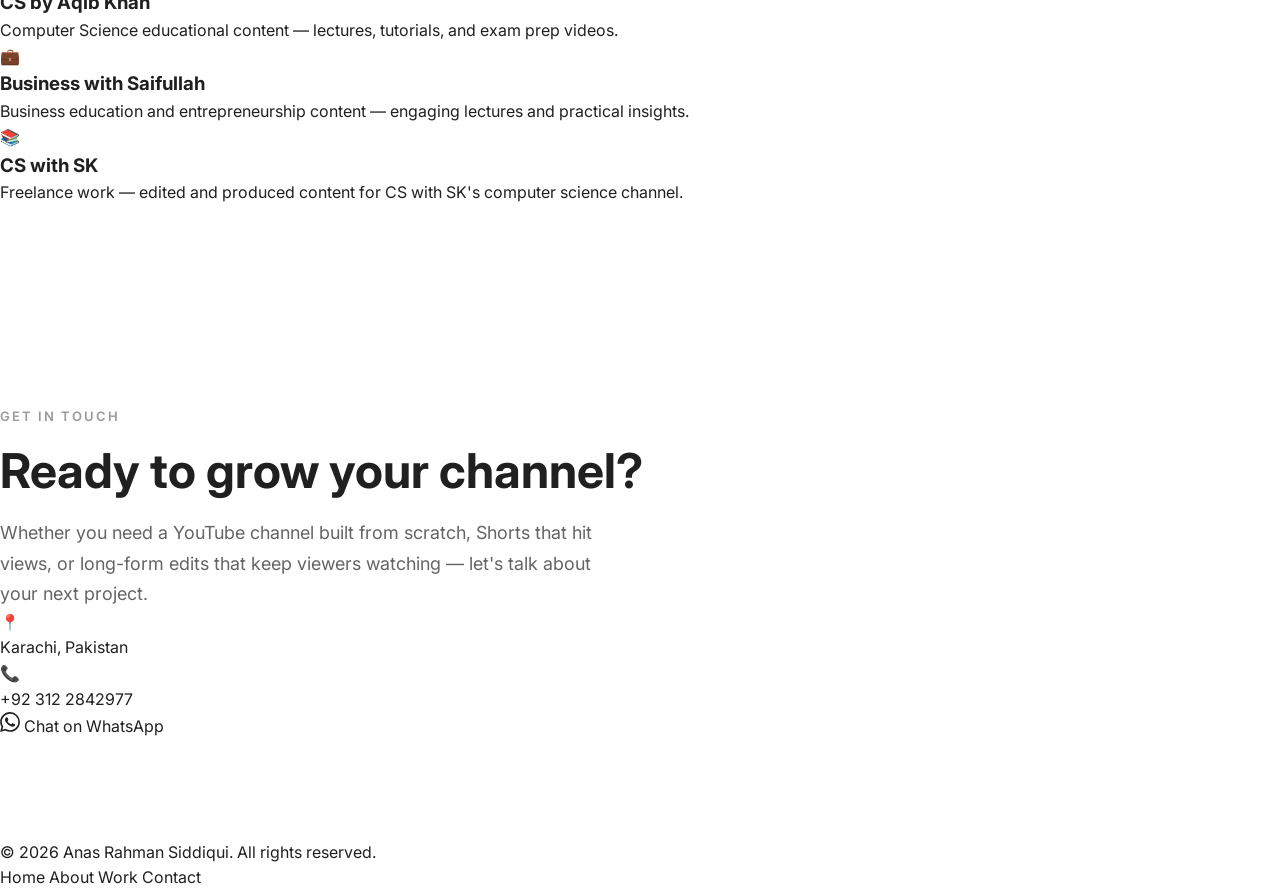
==== commit 1afcc9ec: "replace contact form with WhatsApp button, remove form JS" ====
--- a/index.html
+++ b/index.html
@@ -213,31 +213,21 @@
       <h2 class="section-title">Ready to grow your channel?</h2>
       <p class="section-desc">Whether you need a YouTube channel built from scratch, Shorts that hit views, or long-form edits that keep viewers watching — let's talk about your next project.</p>
     </div>
-    <div class="contact-container">
-      <div class="contact-info reveal-left">
-        <div class="contact-details">
-          <div class="contact-item">
-            <div class="contact-icon">📍</div>
-            <span class="contact-text">Karachi, Pakistan</span>
-          </div>
-          <div class="contact-item">
-            <div class="contact-icon">📞</div>
-            <span class="contact-text">+92 312 2842977</span>
-          </div>
-          <div class="contact-item">
-            <div class="contact-icon">✉️</div>
-            <span class="contact-text">anasrsid1@gmail.com</span>
-          </div>
-        </div>
-      </div>
-      <div class="contact-form reveal-right">
-        <form id="contactForm">
-          <input type="text" class="form-input" placeholder="Your name" required>
-          <input type="email" class="form-input" placeholder="Your email" required>
-          <textarea class="form-input form-textarea" placeholder="Tell me about your project..."></textarea>
-          <button type="submit" class="btn-primary">Send message</button>
-        </form>
-      </div>
+    <div class="contact-centered">
+      <div class="contact-details reveal-blur">
+        <div class="contact-item">
+          <div class="contact-icon">📍</div>
+          <span class="contact-text">Karachi, Pakistan</span>
+        </div>
+        <div class="contact-item">
+          <div class="contact-icon">📞</div>
+          <span class="contact-text">+92 312 2842977</span>
+        </div>
+      </div>
+      <a href="https://wa.me/923122842977?text=Hi%20Anas%2C%20I%27d%20like%20to%20discuss%20a%20video%20editing%20project." target="_blank" rel="noopener" class="btn-whatsapp reveal-blur delay-1">
+        <svg width="20" height="20" viewBox="0 0 24 24" fill="currentColor"><path d="M17.472 14.382c-.297-.149-1.758-.867-2.03-.967-.273-.099-.471-.148-.67.15-.197.297-.767.966-.94 1.164-.173.199-.347.223-.644.075-.297-.15-1.255-.463-2.39-1.475-.883-.788-1.48-1.761-1.653-2.059-.173-.297-.018-.458.13-.606.134-.133.298-.347.446-.52.149-.174.198-.298.298-.497.099-.198.05-.371-.025-.52-.075-.149-.669-1.612-.916-2.207-.242-.579-.487-.5-.669-.51-.173-.008-.371-.01-.57-.01-.198 0-.52.074-.792.372-.272.297-1.04 1.016-1.04 2.479 0 1.462 1.065 2.875 1.213 3.074.149.198 2.096 3.2 5.077 4.487.709.306 1.262.489 1.694.625.712.227 1.36.195 1.871.118.571-.085 1.758-.719 2.006-1.413.248-.694.248-1.289.173-1.413-.074-.124-.272-.198-.57-.347m-5.421 7.403h-.004a9.87 9.87 0 01-5.031-1.378l-.361-.214-3.741.982.998-3.648-.235-.374a9.86 9.86 0 01-1.51-5.26c.001-5.45 4.436-9.884 9.888-9.884 2.64 0 5.122 1.03 6.988 2.898a9.825 9.825 0 012.893 6.994c-.003 5.45-4.437 9.884-9.885 9.884m8.413-18.297A11.815 11.815 0 0012.05 0C5.495 0 .16 5.335.157 11.892c0 2.096.547 4.142 1.588 5.945L.057 24l6.305-1.654a11.882 11.882 0 005.683 1.448h.005c6.554 0 11.89-5.335 11.893-11.893a11.821 11.821 0 00-3.48-8.413z"/></svg>
+        Chat on WhatsApp
+      </a>
     </div>
   </section>
 
--- a/style.css
+++ b/style.css
@@ -810,6 +810,39 @@
   padding: 100px 0;
 }
 
+.contact-centered {
+  max-width: 500px;
+  margin: 0 auto;
+  padding: 0 24px;
+  text-align: center;
+}
+
+.contact-centered .contact-details {
+  justify-content: center;
+  align-items: center;
+}
+
+.btn-whatsapp {
+  display: inline-flex;
+  align-items: center;
+  gap: 10px;
+  padding: 16px 32px;
+  background: #25D366;
+  color: #fff;
+  font-family: var(--font-body);
+  font-size: 16px;
+  font-weight: 600;
+  border-radius: 12px;
+  text-decoration: none;
+  transition: transform 0.25s ease, box-shadow 0.25s ease;
+  margin-top: 32px;
+}
+
+.btn-whatsapp:hover {
+  transform: translateY(-2px);
+  box-shadow: 0 8px 24px rgba(37, 211, 102, 0.3);
+}
+
 .contact-container {
   max-width: var(--max-width);
   margin: 0 auto;
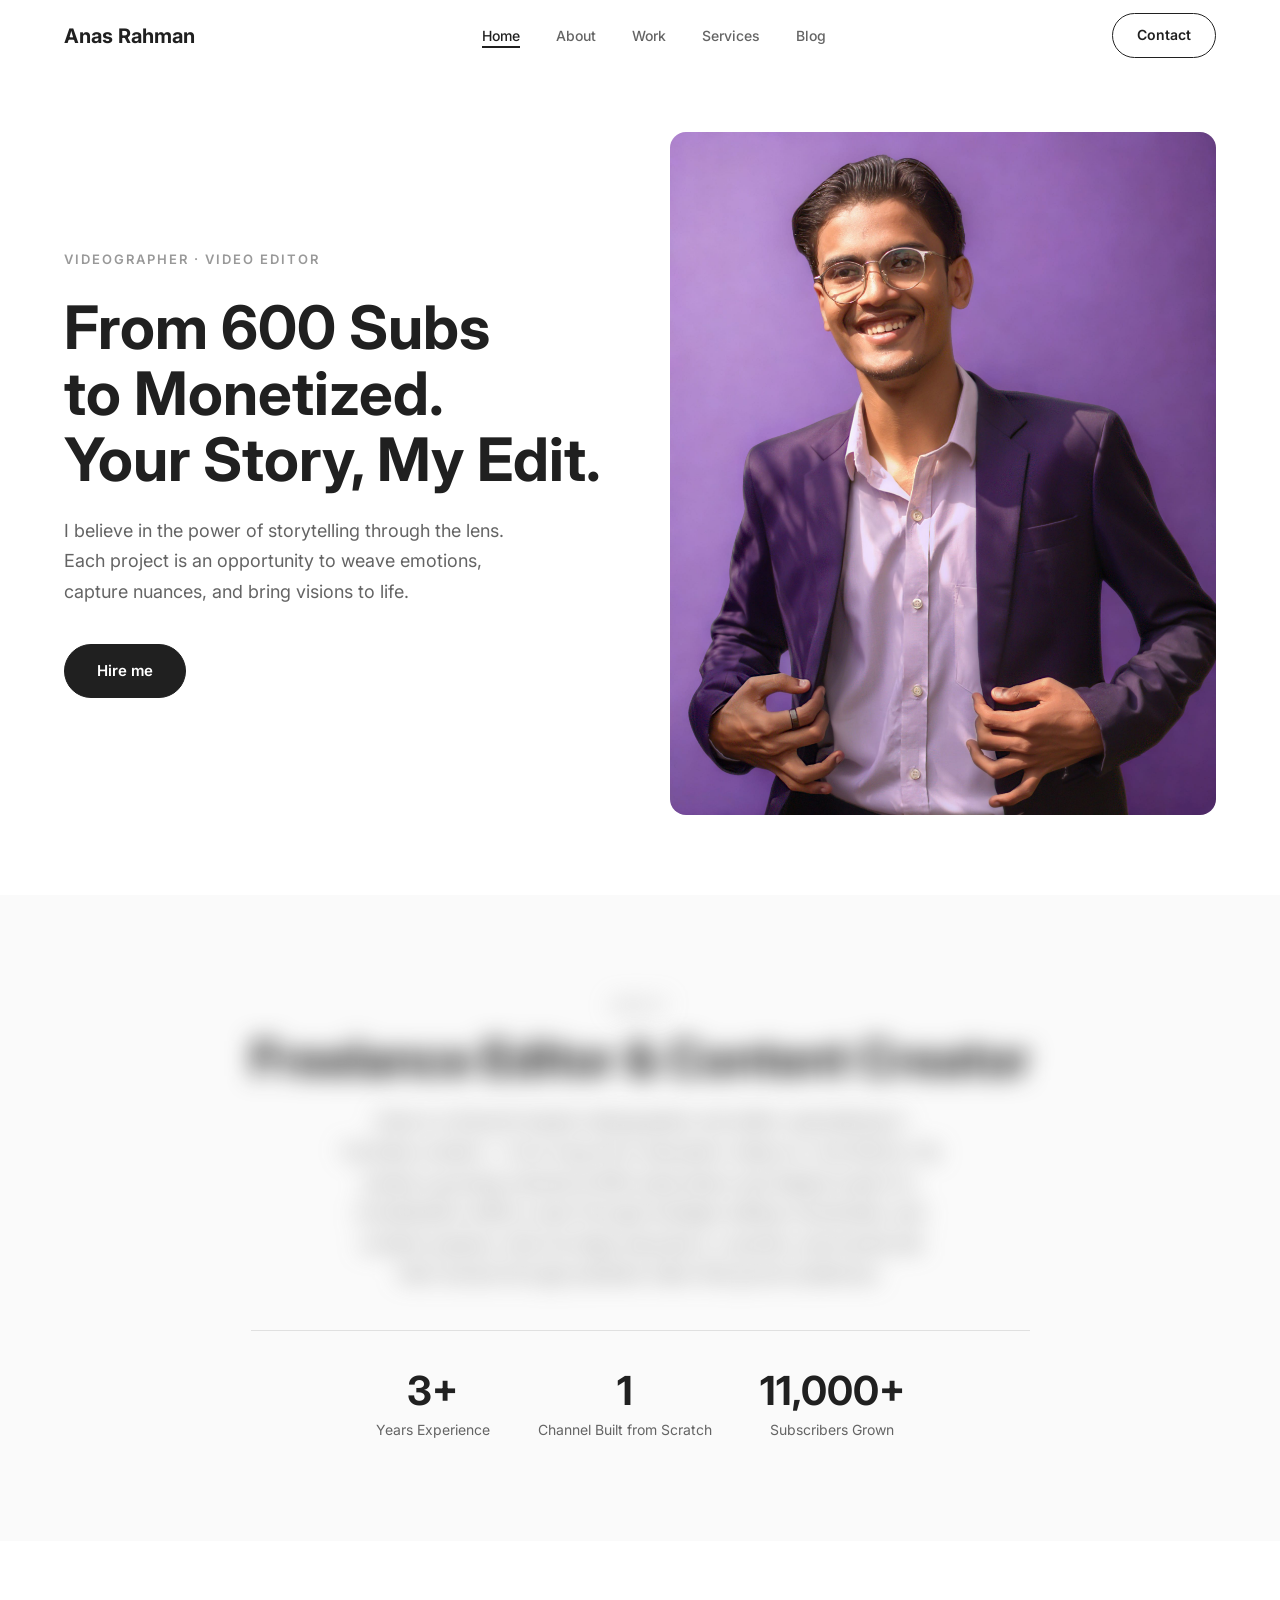
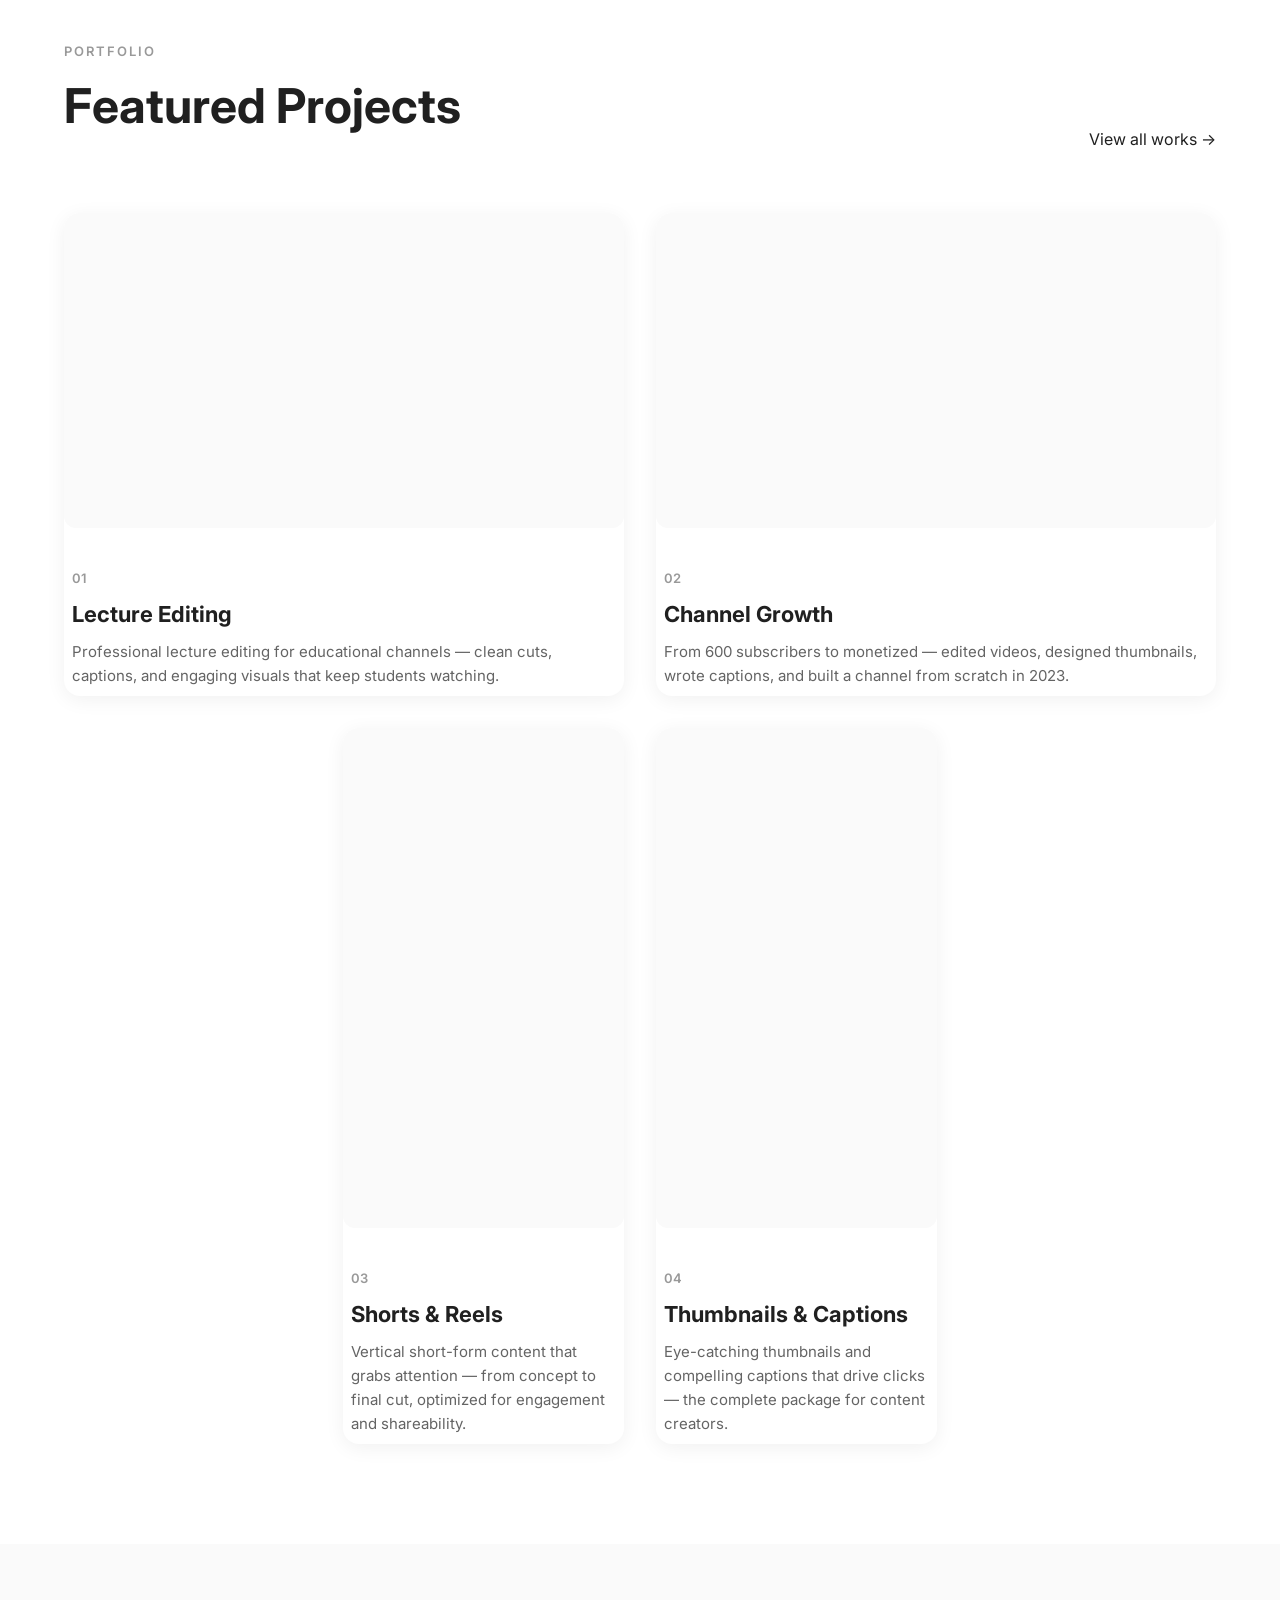
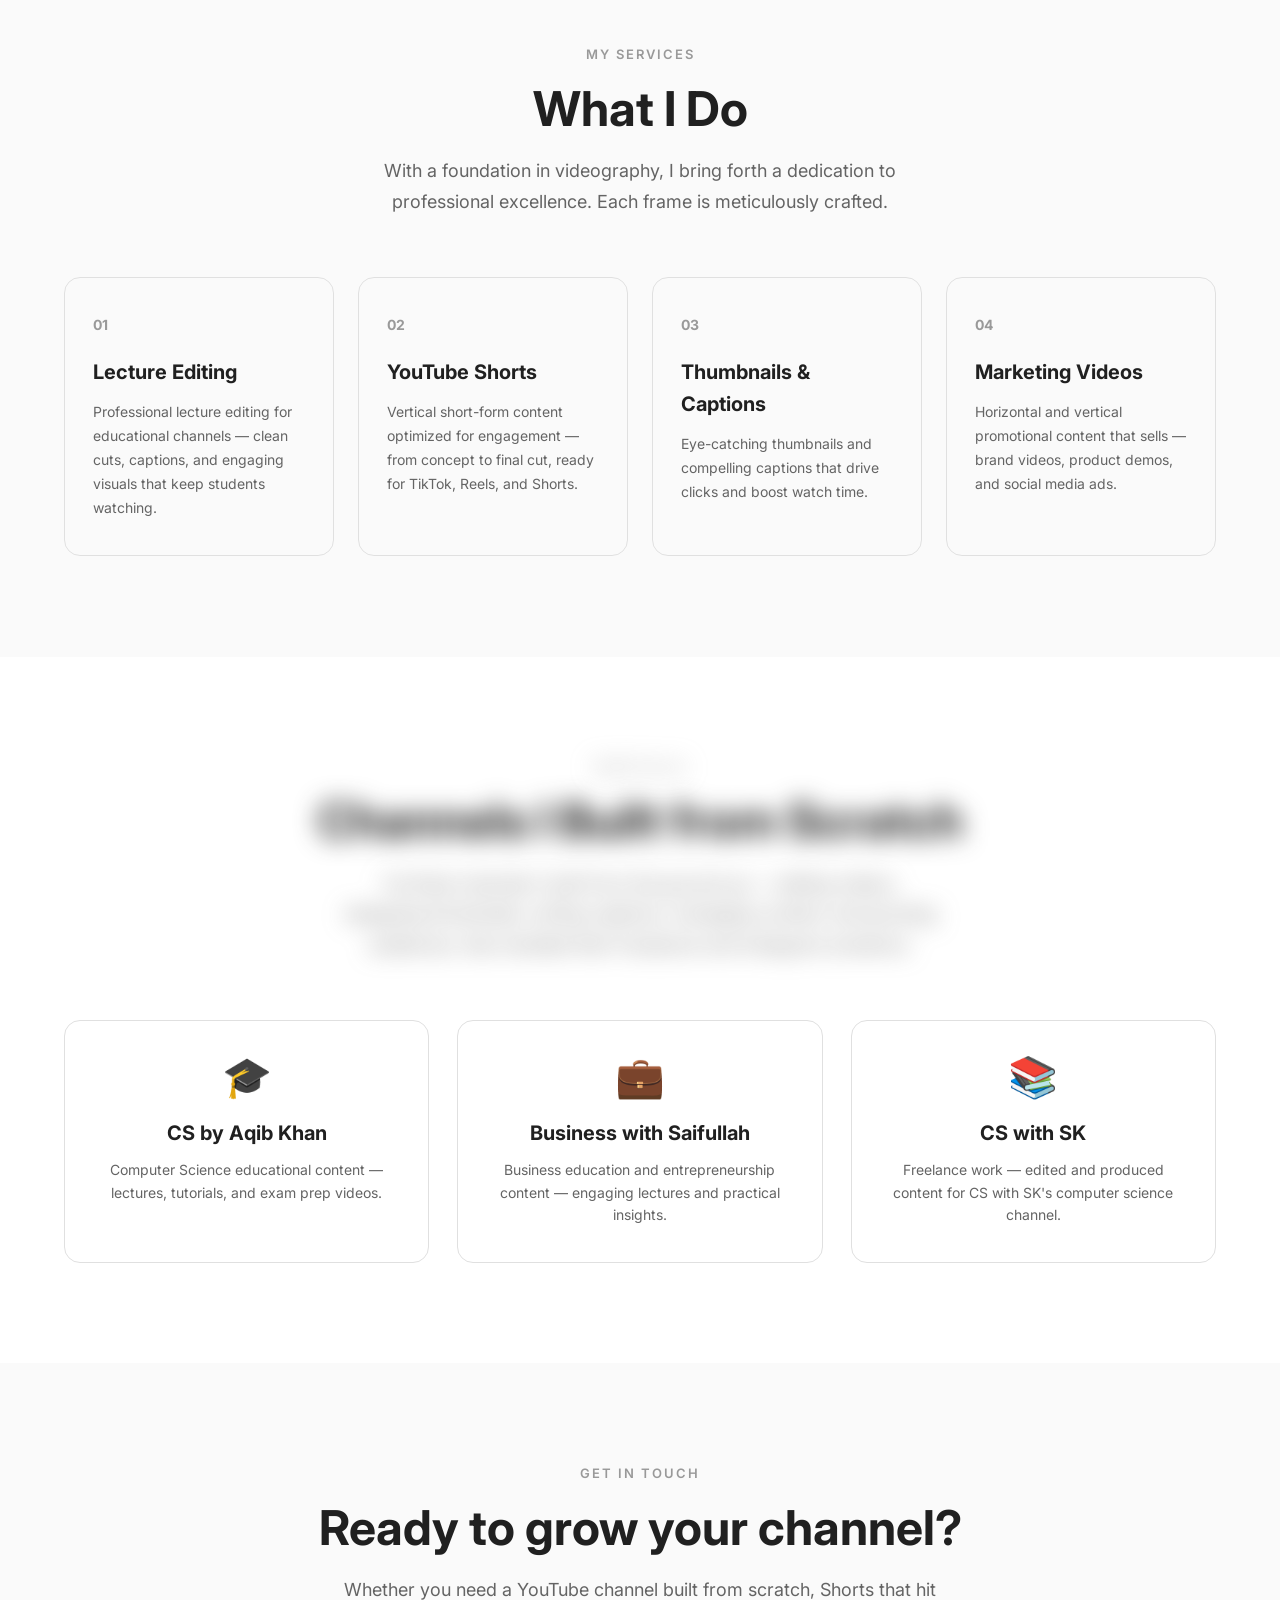
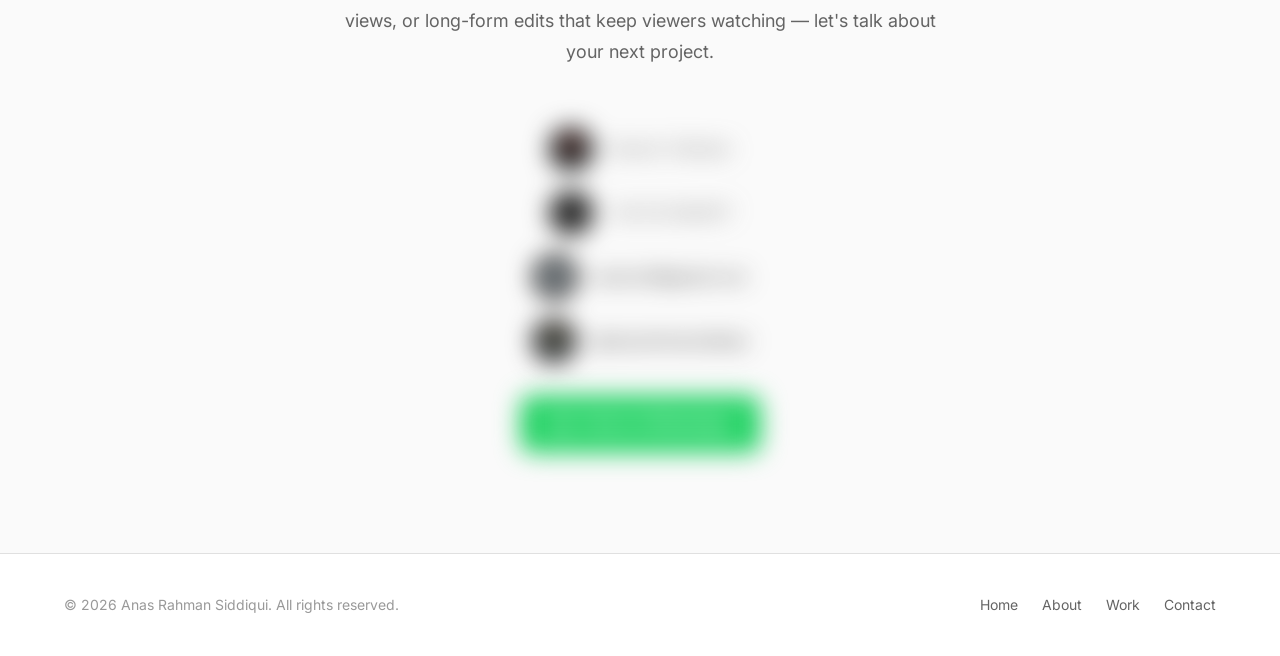
==== commit 37586914: "add email + Instagram to contact, Hire me links to WhatsApp" ====
--- a/index.html
+++ b/index.html
@@ -46,7 +46,7 @@
         <p class="hero-label reveal">Videographer · Video Editor</p>
         <h1 class="hero-title text-reveal"><span>From 600 Subs<br>to Monetized.<br>Your Story, My Edit.</span></h1>
         <p class="hero-subtitle reveal delay-2">I believe in the power of storytelling through the lens. Each project is an opportunity to weave emotions, capture nuances, and bring visions to life.</p>
-        <a href="#contact" class="btn-primary reveal delay-3">Hire me</a>
+        <a href="https://wa.me/923122842977?text=Hi%20Anas%2C%20I%27d%20like%20to%20discuss%20a%20video%20editing%20project." target="_blank" rel="noopener" class="btn-primary reveal delay-3">Hire me</a>
       </div>
       <div class="hero-visual">
         <div class="hero-image-wrapper">
@@ -223,6 +223,14 @@
           <div class="contact-icon">📞</div>
           <span class="contact-text">+92 312 2842977</span>
         </div>
+        <div class="contact-item">
+          <div class="contact-icon">✉️</div>
+          <a href="mailto:anasrsid1@gmail.com" class="contact-text">anasrsid1@gmail.com</a>
+        </div>
+        <div class="contact-item">
+          <div class="contact-icon">📸</div>
+          <a href="https://instagram.com/anasrahmansiddiqui" target="_blank" rel="noopener" class="contact-text">@anasrahmansiddiqui</a>
+        </div>
       </div>
       <a href="https://wa.me/923122842977?text=Hi%20Anas%2C%20I%27d%20like%20to%20discuss%20a%20video%20editing%20project." target="_blank" rel="noopener" class="btn-whatsapp reveal-blur delay-1">
         <svg width="20" height="20" viewBox="0 0 24 24" fill="currentColor"><path d="M17.472 14.382c-.297-.149-1.758-.867-2.03-.967-.273-.099-.471-.148-.67.15-.197.297-.767.966-.94 1.164-.173.199-.347.223-.644.075-.297-.15-1.255-.463-2.39-1.475-.883-.788-1.48-1.761-1.653-2.059-.173-.297-.018-.458.13-.606.134-.133.298-.347.446-.52.149-.174.198-.298.298-.497.099-.198.05-.371-.025-.52-.075-.149-.669-1.612-.916-2.207-.242-.579-.487-.5-.669-.51-.173-.008-.371-.01-.57-.01-.198 0-.52.074-.792.372-.272.297-1.04 1.016-1.04 2.479 0 1.462 1.065 2.875 1.213 3.074.149.198 2.096 3.2 5.077 4.487.709.306 1.262.489 1.694.625.712.227 1.36.195 1.871.118.571-.085 1.758-.719 2.006-1.413.248-.694.248-1.289.173-1.413-.074-.124-.272-.198-.57-.347m-5.421 7.403h-.004a9.87 9.87 0 01-5.031-1.378l-.361-.214-3.741.982.998-3.648-.235-.374a9.86 9.86 0 01-1.51-5.26c.001-5.45 4.436-9.884 9.888-9.884 2.64 0 5.122 1.03 6.988 2.898a9.825 9.825 0 012.893 6.994c-.003 5.45-4.437 9.884-9.885 9.884m8.413-18.297A11.815 11.815 0 0012.05 0C5.495 0 .16 5.335.157 11.892c0 2.096.547 4.142 1.588 5.945L.057 24l6.305-1.654a11.882 11.882 0 005.683 1.448h.005c6.554 0 11.89-5.335 11.893-11.893a11.821 11.821 0 00-3.48-8.413z"/></svg>
--- a/style.css
+++ b/style.css
@@ -82,6 +82,8 @@
   color: var(--color-secondary);
   max-width: 600px;
   line-height: 1.7;
+  margin-left: auto;
+  margin-right: auto;
 }
 
 /* ============================================
@@ -440,13 +442,14 @@
   justify-content: center;
   align-items: flex-start;
   gap: 32px;
-  flex-wrap: wrap;
+  flex-wrap: nowrap;
 }
 
 .work-row-vertical .work-card {
   display: flex;
   flex-direction: column;
-  flex: 0 0 auto;
+  flex: 0 0 281px;
+  max-width: 281px;
 }
 
 /* Ensure both vertical shorts are the same height */
@@ -470,6 +473,12 @@
   .work-row-vertical {
     flex-direction: column;
     align-items: center;
+    flex-wrap: nowrap;
+  }
+
+  .work-row-vertical .work-card {
+    flex: 0 0 auto;
+    max-width: 304px;
   }
 
   .work-row-vertical .video-vertical {
@@ -729,6 +738,8 @@
   .services-grid {
     grid-template-columns: 1fr;
   }
+}
+
 /* ============================================
    CHANNELS
    ============================================ */
@@ -892,6 +903,16 @@
   color: var(--color-secondary);
 }
 
+.contact-text[href] {
+  color: var(--color-primary);
+  text-decoration: none;
+  transition: opacity var(--transition);
+}
+
+.contact-text[href]:hover {
+  opacity: 0.7;
+}
+
 .contact-form {
   display: flex;
   flex-direction: column;
@@ -1311,11 +1332,7 @@
    ============================================ */
 @media (min-width: 901px) {
 
-  /* 1. About section paragraph fully centered */
-  .section-desc {
-    margin-left: auto;
-    margin-right: auto;
-  }
+  /* 1. About section paragraph — already centered via base .section-desc */
 
   /* 2. Vertical shorts 03 & 04 — force same row, no wrapping */
   .work-row-vertical {
@@ -1348,3 +1365,103 @@
   }
 
 }
+
+/* ============================================
+   WORKS PAGE — Tabs
+   ============================================ */
+.works-tabs {
+  display: flex;
+  justify-content: center;
+  gap: 8px;
+  margin-bottom: 48px;
+}
+.works-tab {
+  padding: 12px 28px;
+  font-size: 14px;
+  font-weight: 600;
+  border: 1px solid var(--color-border);
+  border-radius: var(--radius-pill);
+  background: transparent;
+  color: var(--color-secondary);
+  cursor: pointer;
+  transition: all var(--transition);
+  font-family: var(--font-body);
+}
+.works-tab:hover {
+  border-color: var(--color-primary);
+  color: var(--color-primary);
+}
+.works-tab.active {
+  background: var(--color-primary);
+  border-color: var(--color-primary);
+  color: var(--color-bg);
+}
+
+/* Category sections — hidden by default */
+.works-category-section {
+  display: none;
+}
+.works-category-section.active {
+  display: block;
+}
+
+/* Works grid — default 2 columns for vertical shorts */
+.works-all-grid {
+  max-width: var(--max-width);
+  margin: 0 auto;
+  padding: 0 24px;
+  display: grid;
+  grid-template-columns: repeat(2, 1fr);
+  gap: 40px 28px;
+  justify-items: center;
+  align-items: start;
+}
+.works-all-horizontal {
+  grid-template-columns: 1fr;
+  max-width: 900px;
+}
+.works-all-grid .work-card {
+  display: flex;
+  flex-direction: column;
+  width: 100%;
+}
+.works-all-horizontal .work-card {
+  width: 100%;
+}
+.works-all-grid .video-container.video-horizontal {
+  width: 100%;
+}
+.works-all-grid .video-horizontal {
+  width: 100%;
+}
+
+/* Works section header */
+.works-section-title {
+  font-family: var(--font-heading);
+  font-size: 28px;
+  font-weight: 700;
+  margin-bottom: 8px;
+  text-align: center;
+}
+.works-section-desc {
+  font-size: 15px;
+  color: var(--color-secondary);
+  margin-bottom: 40px;
+  text-align: center;
+  max-width: 500px;
+  margin-left: auto;
+  margin-right: auto;
+}
+
+/* Back link */
+.back-link {
+  display: inline-flex;
+  align-items: center;
+  gap: 8px;
+  font-size: 14px;
+  font-weight: 600;
+  color: var(--color-secondary);
+  transition: color var(--transition);
+}
+.back-link:hover { color: var(--color-primary); }
+.works-back-wrapper { text-align: center; margin-top: 60px; }
